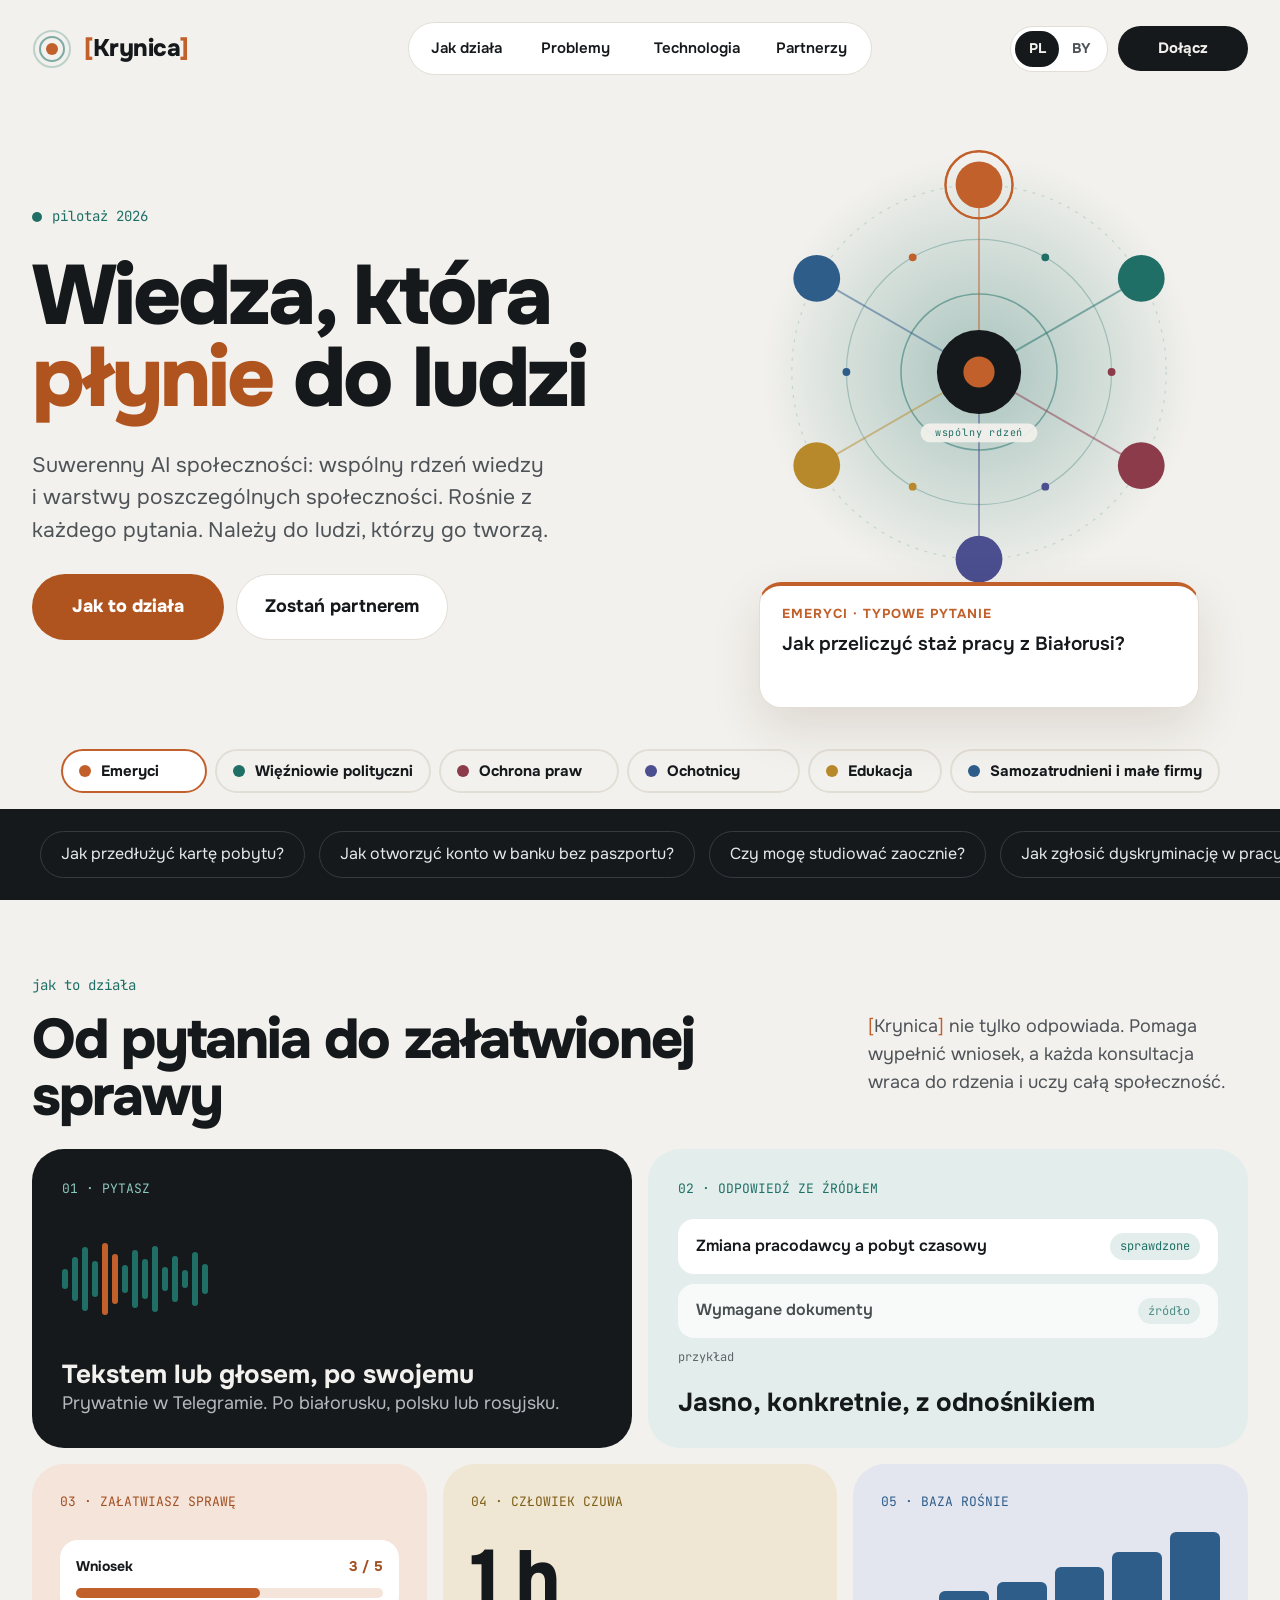
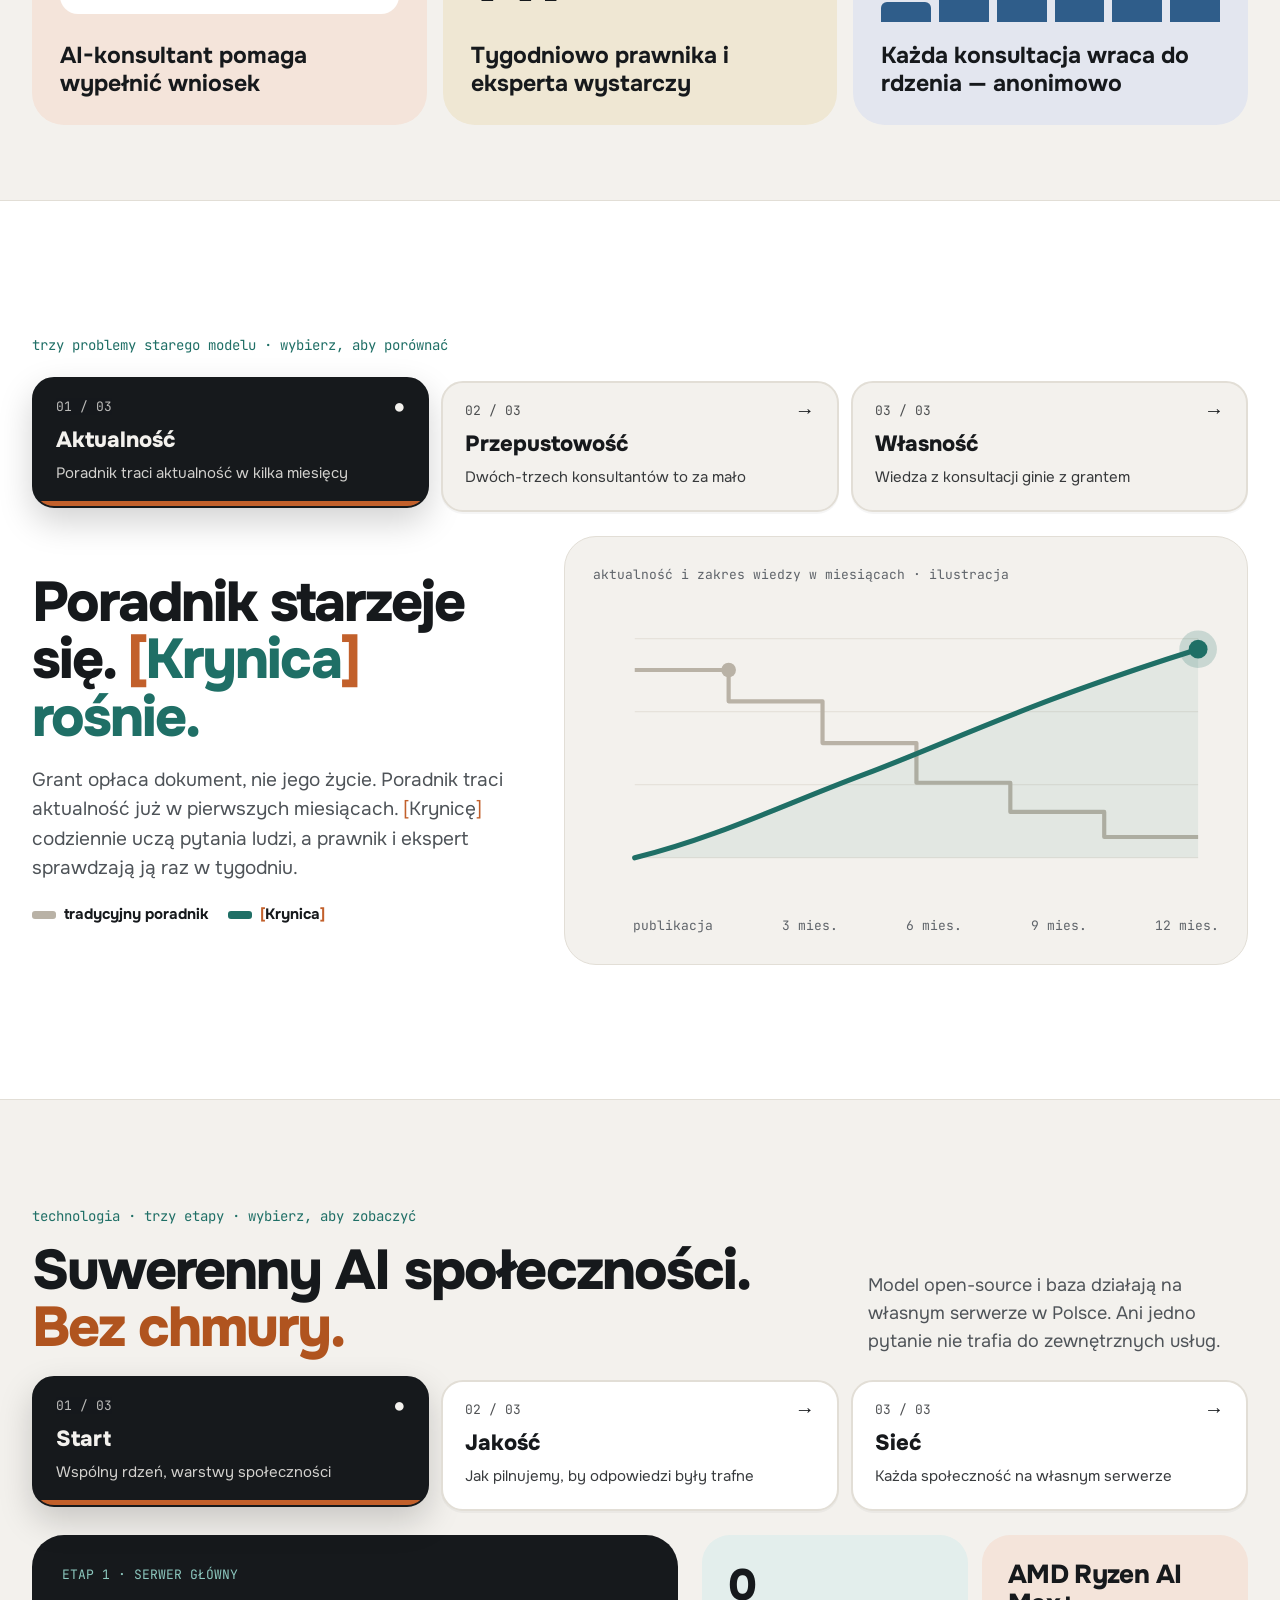
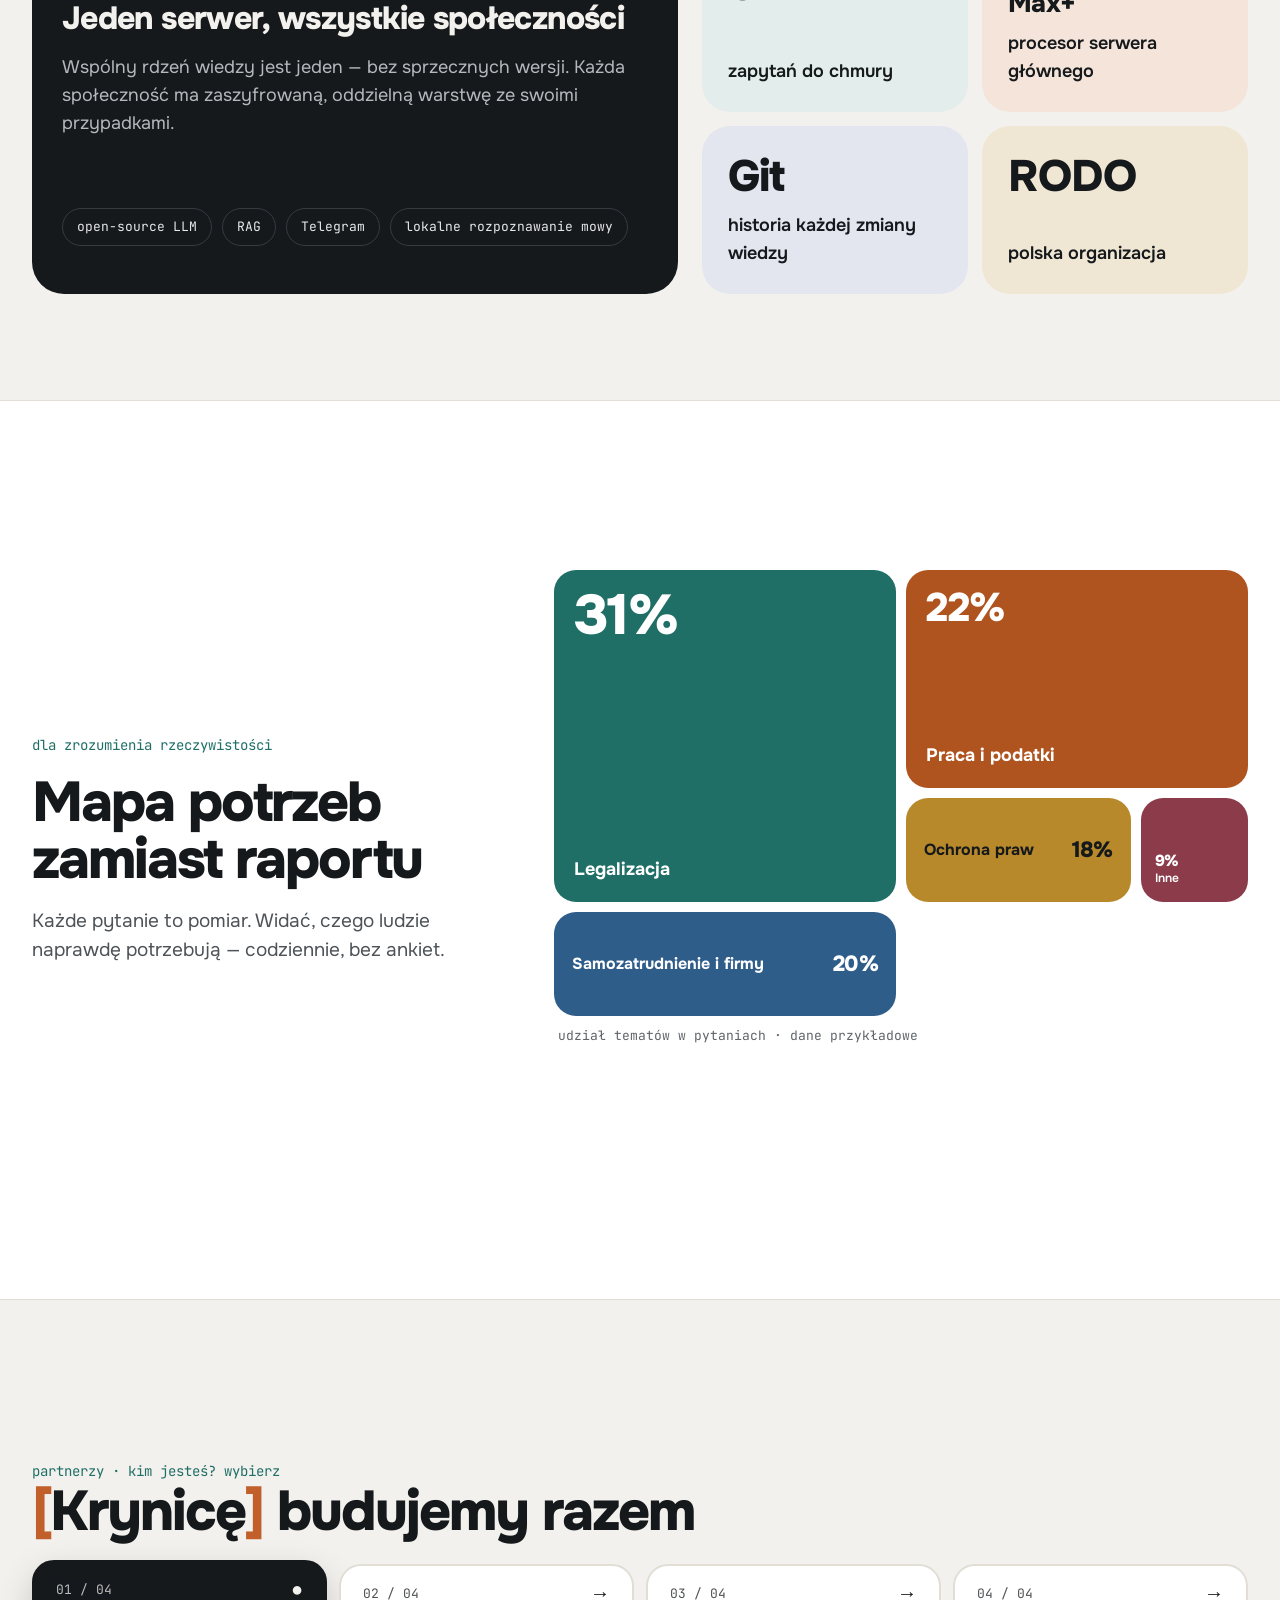
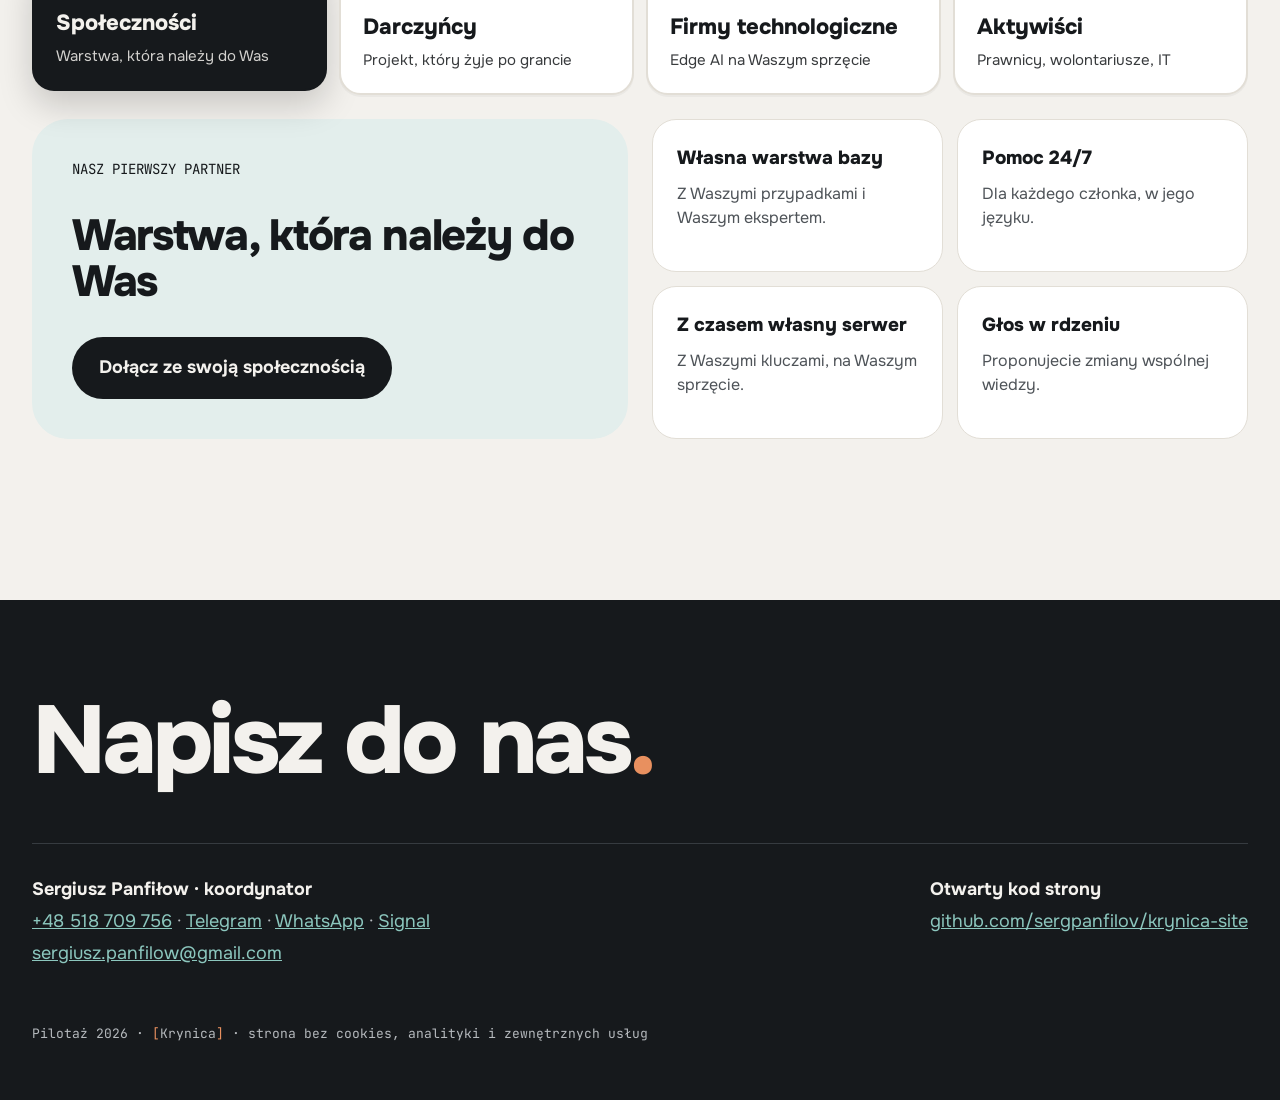
==== index.html @ c4c82717 "Screen rhythm: first screen fits the viewport, sections one screen tall, alternating backgrounds Sho" ====
<!doctype html>
<html lang="pl">
<head>
<meta charset="utf-8">
<meta name="viewport" content="width=device-width, initial-scale=1">
<title>[Krynica] — suwerenny AI społeczności</title>
<meta name="description" content="Pilotaż 2026. Wspólny rdzeń wiedzy i warstwy społeczności. AI-konsultant bez chmury, który rośnie z każdego pytania.">
<meta name="theme-color" content="#F3F1ED">
<link rel="icon" href="favicon.svg" type="image/svg+xml">
<link rel="stylesheet" href="css/style.css">
</head>
<body>
<a class="skip" href="#main" data-i18n="meta.skip">Przejdź do treści</a>

<header class="site-header">
  <div class="wrap">
    <a class="logo" href="#top" data-i18n-attr="aria-label:nav.logo" aria-label="Krynica — strona główna">
      <svg width="40" height="40" viewBox="0 0 40 40" fill="none" aria-hidden="true">
        <circle cx="20" cy="20" r="18" stroke="#1F6F66" stroke-width="2" stroke-opacity="0.25"/>
        <circle cx="20" cy="20" r="12" stroke="#1F6F66" stroke-width="2" stroke-opacity="0.55"/>
        <circle cx="20" cy="20" r="6" fill="#C2602B"/>
      </svg>
      <span class="logo-text"><span class="br">[</span>Krynica<span class="br">]</span></span>
    </a>
    <nav class="nav" data-i18n-attr="aria-label:nav.label" aria-label="Główna">
      <a href="#jak" data-i18n="nav.how" data-i18n-stable>Jak działa</a>
      <a href="#problemy" data-i18n="nav.problems" data-i18n-stable>Problemy</a>
      <a href="#technologia" data-i18n="nav.tech" data-i18n-stable>Technologia</a>
      <a href="#partnerzy" data-i18n="nav.partners" data-i18n-stable>Partnerzy</a>
    </nav>
    <div class="header-tools">
      <div class="lang-switch" role="group" data-i18n-attr="aria-label:nav.lang" aria-label="Język strony">
        <button type="button" class="lang" data-lang="pl" aria-pressed="true" lang="pl">PL</button>
        <button type="button" class="lang" data-lang="be" aria-pressed="false" lang="be">BY</button>
      </div>
      <a class="btn btn-ink btn-small" href="#kontakt" data-i18n="nav.join" data-i18n-stable>Dołącz</a>
    </div>
  </div>
</header>

<main id="main">

<!-- ===== Hero ===== -->
<section class="hero" id="top">
  <div class="wrap">
    <div class="hero-copy">
      <p class="kicker" data-i18n="hero.kicker">pilotaż 2026</p>
      <h1 data-i18n="hero.title">Wiedza, która <em class="accent">płynie</em> do ludzi</h1>
      <p class="lead" data-i18n="hero.lead" data-i18n-stable>Suwerenny AI społeczności: wspólny rdzeń wiedzy i warstwy poszczególnych społeczności. Rośnie z każdego pytania. Należy do ludzi, którzy go tworzą.</p>
      <div class="hero-actions">
        <a class="btn btn-accent" href="#jak" data-i18n="hero.cta1" data-i18n-stable>Jak to działa</a>
        <a class="btn btn-outline" href="#partnerzy" data-i18n="hero.cta2" data-i18n-stable>Zostań partnerem</a>
      </div>
    </div>

    <div class="orbit">
      <svg class="orbit-svg" viewBox="0 0 600 600" fill="none" role="img" data-i18n-attr="aria-label:hero.diagram" aria-label="Schemat: wspólny rdzeń wiedzy w środku i sześć warstw społeczności wokół niego">
        <defs>
          <radialGradient id="core-glow" cx="50%" cy="50%" r="50%">
            <stop offset="0%" stop-color="#1F6F66" stop-opacity="0.35"/>
            <stop offset="100%" stop-color="#1F6F66" stop-opacity="0"/>
          </radialGradient>
        </defs>
        <circle cx="300" cy="300" r="280" fill="url(#core-glow)"/>
        <circle cx="300" cy="300" r="240" stroke="#1F6F66" stroke-width="1.5" stroke-opacity="0.18" stroke-dasharray="4 8"/>
        <circle cx="300" cy="300" r="100" stroke="#1F6F66" stroke-width="2" stroke-opacity="0.5"/>
        <g class="orbit-rot">
          <circle cx="300" cy="300" r="170" stroke="#1F6F66" stroke-width="1.5" stroke-opacity="0.3"/>
          <path d="M300 300 L300 60" stroke="#C2602B" stroke-width="2.5" stroke-opacity="0.5"/>
          <path d="M300 300 L508 180" stroke="#1F6F66" stroke-width="2.5" stroke-opacity="0.5"/>
          <path d="M300 300 L508 420" stroke="#8C3B4A" stroke-width="2.5" stroke-opacity="0.5"/>
          <path d="M300 300 L300 540" stroke="#4B4E8F" stroke-width="2.5" stroke-opacity="0.5"/>
          <path d="M300 300 L92 420" stroke="#B8892B" stroke-width="2.5" stroke-opacity="0.5"/>
          <path d="M300 300 L92 180" stroke="#2F5D8A" stroke-width="2.5" stroke-opacity="0.5"/>
          <circle cx="385" cy="153" r="5" fill="#1F6F66"/>
          <circle cx="470" cy="300" r="5" fill="#8C3B4A"/>
          <circle cx="385" cy="447" r="5" fill="#4B4E8F"/>
          <circle cx="215" cy="447" r="5" fill="#B8892B"/>
          <circle cx="130" cy="300" r="5" fill="#2F5D8A"/>
          <circle cx="215" cy="153" r="5" fill="#C2602B"/>
          <circle cx="300" cy="60" r="30" fill="#C2602B"/>
          <circle cx="508" cy="180" r="30" fill="#1F6F66"/>
          <circle cx="508" cy="420" r="30" fill="#8C3B4A"/>
          <circle cx="300" cy="540" r="30" fill="#4B4E8F"/>
          <circle cx="92" cy="420" r="30" fill="#B8892B"/>
          <circle cx="92" cy="180" r="30" fill="#2F5D8A"/>
        </g>
        <circle class="orbit-pointer" cx="300" cy="60" r="43" stroke-width="3"/>
        <circle class="orbit-pulse" cx="300" cy="60" r="43" stroke-width="2"/>
        <circle cx="300" cy="300" r="54" fill="#16191C"/>
        <circle cx="300" cy="300" r="20" fill="#C2602B"/>
        <rect x="225" y="366" width="150" height="24" rx="12" fill="#F3F1ED" fill-opacity="0.92"/>
        <text class="orbit-label" x="300" y="382" text-anchor="middle" data-i18n="hero.core">wspólny rdzeń</text>
      </svg>
      <div class="q-card" aria-live="polite">
        <p class="q-card-label"><span class="q-card-name">Emeryci</span> · <span data-i18n="hero.cardLabel">typowe pytanie</span></p>
        <p class="q-card-text"><span class="i18n-text">Jak przeliczyć staż pracy z Białorusi?</span></p>
      </div>
    </div>
  </div>
</section>

<section class="picker" data-i18n-attr="aria-label:hero.picker" aria-label="Wybierz społeczność">
  <div class="wrap">
    <button type="button" class="chip" aria-pressed="true" style="--dot:#C2602B" data-i18n="communities.0.name" data-i18n-stable>Emeryci</button>
    <button type="button" class="chip" aria-pressed="false" style="--dot:#1F6F66" data-i18n="communities.1.name" data-i18n-stable>Więźniowie polityczni</button>
    <button type="button" class="chip" aria-pressed="false" style="--dot:#8C3B4A" data-i18n="communities.2.name" data-i18n-stable>Ochrona praw</button>
    <button type="button" class="chip" aria-pressed="false" style="--dot:#4B4E8F" data-i18n="communities.3.name" data-i18n-stable>Ochotnicy</button>
    <button type="button" class="chip" aria-pressed="false" style="--dot:#B8892B" data-i18n="communities.4.name" data-i18n-stable>Edukacja</button>
    <button type="button" class="chip" aria-pressed="false" style="--dot:#2F5D8A" data-i18n="communities.5.name" data-i18n-stable>Samozatrudnieni i małe firmy</button>
  </div>
</section>

<!-- ===== Marquee ===== -->
<section class="marquee" data-i18n-attr="aria-label:marquee.label" aria-label="Przykładowe pytania">
  <div class="marquee-track">
    <ul class="marquee-list">
      <li data-i18n="marquee.items.0">Jak przedłużyć kartę pobytu?</li>
      <li data-i18n="marquee.items.1">Jak otworzyć konto w banku bez paszportu?</li>
      <li data-i18n="marquee.items.2">Czy mogę studiować zaocznie?</li>
      <li data-i18n="marquee.items.3">Jak zgłosić dyskryminację w pracy?</li>
      <li data-i18n="marquee.items.4">Jak przeliczyć emeryturę ze stażem z Białorusi?</li>
      <li data-i18n="marquee.items.5">Od czego zacząć JDG?</li>
      <li data-i18n="marquee.items.6">Jak nostryfikować dyplom?</li>
      <li data-i18n="marquee.items.7">Co daje ochrona międzynarodowa?</li>
      <li data-i18n="marquee.items.8">Jak zapisać się do NFZ?</li>
      <li data-i18n="marquee.items.9">Jak rozliczyć PIT za pierwszy rok?</li>
    </ul>
    <ul class="marquee-list" aria-hidden="true">
      <li data-i18n="marquee.items.0">Jak przedłużyć kartę pobytu?</li>
      <li data-i18n="marquee.items.1">Jak otworzyć konto w banku bez paszportu?</li>
      <li data-i18n="marquee.items.2">Czy mogę studiować zaocznie?</li>
      <li data-i18n="marquee.items.3">Jak zgłosić dyskryminację w pracy?</li>
      <li data-i18n="marquee.items.4">Jak przeliczyć emeryturę ze stażem z Białorusi?</li>
      <li data-i18n="marquee.items.5">Od czego zacząć JDG?</li>
      <li data-i18n="marquee.items.6">Jak nostryfikować dyplom?</li>
      <li data-i18n="marquee.items.7">Co daje ochrona międzynarodowa?</li>
      <li data-i18n="marquee.items.8">Jak zapisać się do NFZ?</li>
      <li data-i18n="marquee.items.9">Jak rozliczyć PIT za pierwszy rok?</li>
    </ul>
  </div>
</section>

<!-- ===== Jak działa ===== -->
<section class="section" id="jak">
  <div class="wrap">
    <div class="section-head">
      <div class="title">
        <p class="kicker" data-i18n="how.kicker">jak to działa</p>
        <h2 data-i18n="how.title">Od pytania do załatwionej sprawy</h2>
      </div>
      <p class="lead" data-i18n="how.lead" data-i18n-stable><span class="br">[</span>Krynica<span class="br">]</span> nie tylko odpowiada. Pomaga wypełnić wniosek, a każda konsultacja wraca do rdzenia i uczy całą społeczność.</p>
    </div>
    <div class="bento">
      <div class="tile tile-3 tile-dark">
        <p class="tile-tag" data-i18n="how.t1.tag">01 · Pytasz</p>
        <div class="wave" aria-hidden="true">
          <span style="height:20px"></span><span style="height:44px"></span><span style="height:64px"></span><span style="height:36px"></span><span style="height:72px"></span><span style="height:50px"></span><span style="height:28px"></span><span style="height:58px"></span><span style="height:40px"></span><span style="height:66px"></span><span style="height:24px"></span><span style="height:46px"></span><span style="height:18px"></span><span style="height:54px"></span><span style="height:30px"></span>
        </div>
        <div>
          <p class="tile-title" data-i18n="how.t1.title" data-i18n-stable>Tekstem lub głosem, po swojemu</p>
          <p class="tile-sub" data-i18n="how.t1.sub" data-i18n-stable>Prywatnie w Telegramie. Po białorusku, polsku lub rosyjsku.</p>
        </div>
      </div>

      <div class="tile tile-3 tint1">
        <p class="tile-tag" data-i18n="how.t2.tag">02 · Odpowiedź ze źródłem</p>
        <div class="answers">
          <div class="answer"><span data-i18n="how.t2.a1">Zmiana pracodawcy a pobyt czasowy</span><span class="answer-tag" data-i18n="how.t2.a1tag">sprawdzone</span></div>
          <div class="answer dim"><span data-i18n="how.t2.a2">Wymagane dokumenty</span><span class="answer-tag" data-i18n="how.t2.a2tag">źródło</span></div>
          <p class="example" data-i18n="how.t2.example">przykład</p>
        </div>
        <p class="tile-title" data-i18n="how.t2.title" data-i18n-stable>Jasno, konkretnie, z odnośnikiem</p>
      </div>

      <div class="tile tile-2 tint2">
        <p class="tile-tag" data-i18n="how.t3.tag">03 · Załatwiasz sprawę</p>
        <div class="progress-card">
          <div class="progress-head"><span data-i18n="how.t3.form">Wniosek</span><span data-i18n="how.t3.steps">3 / 5</span></div>
          <div class="progress-bar" aria-hidden="true"><span></span></div>
        </div>
        <p class="tile-title" data-i18n="how.t3.title" data-i18n-stable>AI-konsultant pomaga wypełnić wniosek</p>
      </div>

      <div class="tile tile-2 tint3">
        <p class="tile-tag" data-i18n="how.t4.tag">04 · Człowiek czuwa</p>
        <p class="big-number" data-i18n="how.t4.value">1 h</p>
        <p class="tile-title" data-i18n="how.t4.title" data-i18n-stable>Tygodniowo prawnika i eksperta wystarczy</p>
      </div>

      <div class="tile tile-2 tint4">
        <p class="tile-tag" data-i18n="how.t5.tag">05 · Baza rośnie</p>
        <div class="bars" aria-hidden="true">
          <span style="height:22%"></span><span style="height:34%"></span><span style="height:45%"></span><span style="height:61%"></span><span style="height:78%"></span><span style="height:100%"></span>
        </div>
        <p class="tile-title" data-i18n="how.t5.title" data-i18n-stable>Każda konsultacja wraca do rdzenia — anonimowo</p>
      </div>
    </div>
  </div>
</section>

<!-- ===== Problemy ===== -->
<section class="section section-alt" id="problemy">
  <div class="wrap">
    <div class="title">
      <p class="kicker" data-i18n="problems.kicker">trzy problemy starego modelu · wybierz, aby porównać</p>
    </div>
    <div class="tabs" role="tablist" data-tabs data-autoplay="8000" data-i18n-attr="aria-label:problems.tablist" aria-label="Problemy">
      <button type="button" class="tab" role="tab" id="pt-0" aria-controls="pp-0" aria-selected="true">
        <span class="tab-head"><span class="mono">01 / 03</span><span class="tab-arrow" aria-hidden="true"></span></span>
        <span class="tab-label" data-i18n="problems.tabs.0.label" data-i18n-stable>Aktualność</span>
        <span class="tab-teaser" data-i18n="problems.tabs.0.teaser" data-i18n-stable>Poradnik traci aktualność w kilka miesięcy</span>
        <span class="tab-progress" aria-hidden="true"></span>
      </button>
      <button type="button" class="tab" role="tab" id="pt-1" aria-controls="pp-1" aria-selected="false" tabindex="-1">
        <span class="tab-head"><span class="mono">02 / 03</span><span class="tab-arrow" aria-hidden="true"></span></span>
        <span class="tab-label" data-i18n="problems.tabs.1.label" data-i18n-stable>Przepustowość</span>
        <span class="tab-teaser" data-i18n="problems.tabs.1.teaser" data-i18n-stable>Dwóch-trzech konsultantów to za mało</span>
        <span class="tab-progress" aria-hidden="true"></span>
      </button>
      <button type="button" class="tab" role="tab" id="pt-2" aria-controls="pp-2" aria-selected="false" tabindex="-1">
        <span class="tab-head"><span class="mono">03 / 03</span><span class="tab-arrow" aria-hidden="true"></span></span>
        <span class="tab-label" data-i18n="problems.tabs.2.label" data-i18n-stable>Własność</span>
        <span class="tab-teaser" data-i18n="problems.tabs.2.teaser" data-i18n-stable>Wiedza z konsultacji ginie z grantem</span>
        <span class="tab-progress" aria-hidden="true"></span>
      </button>
    </div>

    <!-- 01 Aktualność -->
    <div class="panel problem" role="tabpanel" id="pp-0" aria-labelledby="pt-0">
      <div class="problem-copy">
        <h2><span data-i18n="problems.tabs.0.title">Poradnik starzeje się.</span> <span class="accent" data-i18n="problems.tabs.0.accent"><span class="br">[</span>Krynica<span class="br">]</span> rośnie.</span></h2>
        <p class="lead" data-i18n="problems.tabs.0.text">Grant opłaca dokument, nie jego życie. Poradnik traci aktualność już w pierwszych miesiącach. <span class="br">[</span>Krynicę<span class="br">]</span> codziennie uczą pytania ludzi, a prawnik i ekspert sprawdzają ją raz w tygodniu.</p>
        <div class="legend">
          <span><i style="--sw:#B9B2A6"></i><b data-i18n="problems.tabs.0.l1">tradycyjny poradnik</b></span>
          <span><i style="--sw:#1F6F66"></i><b data-i18n="problems.tabs.0.l2"><span class="br">[</span>Krynica<span class="br">]</span></b></span>
        </div>
      </div>
      <div class="chart">
        <p class="chart-caption"><span data-i18n="problems.tabs.0.caption">aktualność i zakres wiedzy w miesiącach</span> · <span data-i18n="problems.illustration">ilustracja</span></p>
        <svg role="img" viewBox="0 0 600 300" fill="none" data-i18n-attr="aria-label:problems.tabs.0.alt" aria-label="Wykres: aktualność poradnika spada w ciągu kilku miesięcy po publikacji, a wiedza w Krynicy rośnie">
          <g stroke="#E2DED6" stroke-width="1"><path d="M40 40 H580"/><path d="M40 110 H580"/><path d="M40 180 H580"/><path d="M40 250 H580"/></g>
          <path d="M40 70 L130 70 L130 100 L220 100 L220 140 L310 140 L310 178 L400 178 L400 206 L490 206 L490 230 L580 230" stroke="#B9B2A6" stroke-width="4" stroke-linejoin="round"/>
          <path d="M40 250 C 120 230, 180 200, 260 170 S 420 100, 580 50 L580 250 Z" fill="#1F6F66" fill-opacity="0.08"/>
          <path d="M40 250 C 120 230, 180 200, 260 170 S 420 100, 580 50" stroke="#1F6F66" stroke-width="5" stroke-linecap="round"/>
          <circle cx="130" cy="70" r="7" fill="#B9B2A6"/>
          <circle cx="580" cy="50" r="18" fill="#1F6F66" fill-opacity="0.2"/><circle cx="580" cy="50" r="9" fill="#1F6F66"/>
        </svg>
        <div class="axis" aria-hidden="true"><span data-i18n="problems.tabs.0.x0">publikacja</span><span data-i18n="problems.tabs.0.x1">3 mies.</span><span data-i18n="problems.tabs.0.x2">6 mies.</span><span data-i18n="problems.tabs.0.x3">9 mies.</span><span data-i18n="problems.tabs.0.x4">12 mies.</span></div>
      </div>
    </div>

    <!-- 02 Przepustowość -->
    <div class="panel problem" role="tabpanel" id="pp-1" aria-labelledby="pt-1" hidden>
      <div class="problem-copy">
        <h2><span data-i18n="problems.tabs.1.title">Konsultanci to wąskie gardło.</span> <span class="accent" data-i18n="problems.tabs.1.accent"><span class="br">[</span>Krynica<span class="br">]</span> nie.</span></h2>
        <p class="lead" data-i18n="problems.tabs.1.text">Pytań przybywa co miesiąc, a dwóch-trzech konsultantów obsłuży tylko stałą część. Reszta zostaje bez odpowiedzi. W <span class="br">[</span>Krynicy<span class="br">]</span> AI-konsultant odpowiada wszystkim, a ludzie zajmują się tylko trudnymi sprawami.</p>
        <div class="legend">
          <span><i style="--sw:#B9B2A6"></i><b data-i18n="problems.tabs.1.l1">obsłużone przez konsultantów</b></span>
          <span><i style="--sw:#F2D3C3"></i><b data-i18n="problems.tabs.1.l2">bez odpowiedzi</b></span>
          <span><i style="--sw:#1F6F66"></i><b data-i18n="problems.tabs.1.l3"><span class="br">[</span>Krynica<span class="br">]</span></b></span>
        </div>
      </div>
      <div class="chart">
        <p class="chart-caption"><span data-i18n="problems.tabs.1.caption">pytania miesięcznie</span> · <span data-i18n="problems.illustration">ilustracja</span></p>
        <svg role="img" viewBox="0 0 600 300" fill="none" data-i18n-attr="aria-label:problems.tabs.1.alt" aria-label="Wykres: liczba pytań rośnie z miesiąca na miesiąc, konsultanci obsługują tylko stałą część, reszta zostaje bez odpowiedzi; Krynica odpowiada na wszystkie">
          <g stroke="#E2DED6" stroke-width="1"><path d="M40 70 H590"/><path d="M40 160 H590"/><path d="M40 250 H590"/></g>
          <g fill="#B9B2A6">
            <rect x="52" y="220" width="30" height="30" rx="4"/><rect x="96" y="210" width="30" height="40" rx="4"/><rect x="140" y="210" width="30" height="40" rx="4"/><rect x="184" y="210" width="30" height="40" rx="4"/><rect x="228" y="210" width="30" height="40" rx="4"/><rect x="272" y="210" width="30" height="40" rx="4"/><rect x="316" y="210" width="30" height="40" rx="4"/><rect x="360" y="210" width="30" height="40" rx="4"/><rect x="404" y="210" width="30" height="40" rx="4"/><rect x="448" y="210" width="30" height="40" rx="4"/><rect x="492" y="210" width="30" height="40" rx="4"/><rect x="536" y="210" width="30" height="40" rx="4"/>
          </g>
          <g fill="#F2D3C3">
            <rect x="96" y="206" width="30" height="4" rx="2"/><rect x="140" y="195" width="30" height="15" rx="4"/><rect x="184" y="187" width="30" height="23" rx="4"/><rect x="228" y="172" width="30" height="38" rx="4"/><rect x="272" y="160" width="30" height="50" rx="4"/><rect x="316" y="146" width="30" height="64" rx="4"/><rect x="360" y="132" width="30" height="78" rx="4"/><rect x="404" y="120" width="30" height="90" rx="4"/><rect x="448" y="104" width="30" height="106" rx="4"/><rect x="492" y="90" width="30" height="120" rx="4"/><rect x="536" y="74" width="30" height="136" rx="4"/>
          </g>
          <path d="M40 210 H590" stroke="#A24F22" stroke-width="2.5" stroke-dasharray="7 6"/>
          <polyline points="67,212 111,200 155,187 199,179 243,164 287,152 331,138 375,124 419,112 463,96 507,82 551,66" stroke="#1F6F66" stroke-width="4" stroke-linecap="round" stroke-linejoin="round"/>
        </svg>
        <div class="axis" aria-hidden="true"><span data-i18n="problems.tabs.1.x0">1 mies.</span><span data-i18n="problems.tabs.1.x1">3</span><span data-i18n="problems.tabs.1.x2">6</span><span data-i18n="problems.tabs.1.x3">9</span><span data-i18n="problems.tabs.1.x4">12 mies.</span></div>
      </div>
    </div>

    <!-- 03 Własność -->
    <div class="panel problem" role="tabpanel" id="pp-2" aria-labelledby="pt-2" hidden>
      <div class="problem-copy">
        <h2><span data-i18n="problems.tabs.2.title">Wiedza ginie z grantem.</span> <span class="accent" data-i18n="problems.tabs.2.accent">W <span class="br">[</span>Krynicy<span class="br">]</span> zostaje.</span></h2>
        <p class="lead" data-i18n="problems.tabs.2.text">Doświadczenie z konsultacji zostaje w notatkach i raportach wykonawcy grantu. W <span class="br">[</span>Krynicy<span class="br">]</span> każdy przypadek, anonimowo, trafia do bazy, która należy do społeczności.</p>
        <div class="legend">
          <span><i style="--sw:#B9B2A6"></i><b data-i18n="problems.tabs.2.l1">u wykonawcy grantu</b></span>
          <span><i style="--sw:#1F6F66"></i><b data-i18n="problems.tabs.2.l2">w bazie społeczności</b></span>
        </div>
      </div>
      <div class="chart">
        <p class="chart-caption"><span data-i18n="problems.tabs.2.caption">dokąd trafia wiedza z konsultacji</span> · <span data-i18n="problems.illustration">ilustracja</span></p>
        <div class="flow">
          <div class="flow-row">
            <p data-i18n="problems.tabs.2.g">Model grantowy</p>
            <div class="flow-bar">
              <span style="flex:2;background:#B9B2A6;color:#16191C"><b data-i18n="problems.tabs.2.g1">notatki konsultanta</b></span>
              <span style="flex:1.2;background:#B9B2A6;color:#16191C"><b data-i18n="problems.tabs.2.g2">raport</b></span>
              <span style="flex:2.4;background:#E9E5DE;color:#4E5358"><b data-i18n="problems.tabs.2.g3">ginie po grancie</b></span>
            </div>
            <p class="flow-note" data-i18n="problems.tabs.2.gnote">Wiedza zostaje u wykonawcy grantu i znika razem z projektem.</p>
          </div>
          <div class="flow-row">
            <p data-i18n="problems.tabs.2.k"><span class="br">[</span>Krynica<span class="br">]</span></p>
            <div class="flow-bar">
              <span style="flex:4;background:#1F6F66;color:#FFFFFF"><b data-i18n="problems.tabs.2.k1">baza społeczności · anonimowo</b></span>
              <span style="flex:1.6;background:#8CC7BE;color:#16191C"><b data-i18n="problems.tabs.2.k2">odpowiedź dla pytającego</b></span>
            </div>
            <p class="flow-note" data-i18n="problems.tabs.2.knote">Każda konsultacja zostaje w bazie, którą społeczność może zabrać na własny serwer.</p>
          </div>
        </div>
      </div>
    </div>
  </div>
</section>

<!-- ===== Technologia ===== -->
<section class="section" id="technologia">
  <div class="wrap">
    <div class="section-head">
      <div class="title">
        <p class="kicker" data-i18n="tech.kicker">technologia · trzy etapy · wybierz, aby zobaczyć</p>
        <h2 data-i18n="tech.title">Suwerenny AI społeczności. <em class="accent">Bez chmury.</em></h2>
      </div>
      <p class="lead" data-i18n="tech.lead" data-i18n-stable>Model open-source i baza działają na własnym serwerze w Polsce. Ani jedno pytanie nie trafia do zewnętrznych usług.</p>
    </div>
    <div class="tabs" role="tablist" data-tabs data-autoplay="8000" data-i18n-attr="aria-label:tech.tablist" aria-label="Etapy">
      <button type="button" class="tab" role="tab" id="tt-0" aria-controls="tp-0" aria-selected="true">
        <span class="tab-head"><span class="mono">01 / 03</span><span class="tab-arrow" aria-hidden="true"></span></span>
        <span class="tab-label" data-i18n="tech.stages.0.label" data-i18n-stable>Start</span>
        <span class="tab-teaser" data-i18n="tech.stages.0.teaser" data-i18n-stable>Wspólny rdzeń, warstwy społeczności</span>
        <span class="tab-progress" aria-hidden="true"></span>
      </button>
      <button type="button" class="tab" role="tab" id="tt-1" aria-controls="tp-1" aria-selected="false" tabindex="-1">
        <span class="tab-head"><span class="mono">02 / 03</span><span class="tab-arrow" aria-hidden="true"></span></span>
        <span class="tab-label" data-i18n="tech.stages.1.label" data-i18n-stable>Jakość</span>
        <span class="tab-teaser" data-i18n="tech.stages.1.teaser" data-i18n-stable>Jak pilnujemy, by odpowiedzi były trafne</span>
        <span class="tab-progress" aria-hidden="true"></span>
      </button>
      <button type="button" class="tab" role="tab" id="tt-2" aria-controls="tp-2" aria-selected="false" tabindex="-1">
        <span class="tab-head"><span class="mono">03 / 03</span><span class="tab-arrow" aria-hidden="true"></span></span>
        <span class="tab-label" data-i18n="tech.stages.2.label" data-i18n-stable>Sieć</span>
        <span class="tab-teaser" data-i18n="tech.stages.2.teaser" data-i18n-stable>Każda społeczność na własnym serwerze</span>
        <span class="tab-progress" aria-hidden="true"></span>
      </button>
    </div>
    <div class="stage-row">
      <div class="stage-panels">
        <div class="panel stage on-dark" role="tabpanel" id="tp-0" aria-labelledby="tt-0">
          <p class="tile-tag" data-i18n="tech.stages.0.tag">Etap 1 · serwer główny</p>
          <p class="stage-title" data-i18n="tech.stages.0.title" data-i18n-stable>Jeden serwer, wszystkie społeczności</p>
          <p class="stage-text" data-i18n="tech.stages.0.text" data-i18n-stable>Wspólny rdzeń wiedzy jest jeden — bez sprzecznych wersji. Każda społeczność ma zaszyfrowaną, oddzielną warstwę ze swoimi przypadkami.</p>
          <ul class="chips"><li data-i18n="tech.stages.0.c1">open-source LLM</li><li data-i18n="tech.stages.0.c2">RAG</li><li data-i18n="tech.stages.0.c3">Telegram</li><li data-i18n="tech.stages.0.c4">lokalne rozpoznawanie mowy</li></ul>
        </div>
        <div class="panel stage on-dark" role="tabpanel" id="tp-1" aria-labelledby="tt-1" hidden>
          <p class="tile-tag" data-i18n="tech.stages.1.tag">Etap 2 · kontrola jakości</p>
          <p class="stage-title" data-i18n="tech.stages.1.title" data-i18n-stable>Każda zmiana przechodzi egzamin</p>
          <p class="stage-text" data-i18n="tech.stages.1.text" data-i18n-stable>Wiedza jest wersjonowana w Git: wiadomo, kto i co zmienił, każdą zmianę można cofnąć. Przed każdą aktualizacją system zdaje egzamin z setek prawdziwych pytań. Model można wymienić — wiedza zostaje.</p>
          <ul class="chips"><li data-i18n="tech.stages.1.c1">historia zmian w Git</li><li data-i18n="tech.stages.1.c2">egzamin przed aktualizacją</li><li data-i18n="tech.stages.1.c3">źródło w każdej odpowiedzi</li><li data-i18n="tech.stages.1.c4">wymienny model</li></ul>
        </div>
        <div class="panel stage on-dark" role="tabpanel" id="tp-2" aria-labelledby="tt-2" hidden>
          <p class="tile-tag" data-i18n="tech.stages.2.tag">Etap 3 · serwery społeczności</p>
          <p class="stage-title" data-i18n="tech.stages.2.title" data-i18n-stable>Każda społeczność na własnym sprzęcie</p>
          <p class="stage-text" data-i18n="tech.stages.2.text" data-i18n-stable>Warstwa społeczności przenosi się na jej własny serwer, z jej kluczami. Rdzeń przychodzi z serwera głównego jako kopia tylko do odczytu. Propozycje zmian rdzenia wnoszą społeczności, wprowadza serwer główny.</p>
          <ul class="chips"><li data-i18n="tech.stages.2.c1">własne klucze</li><li data-i18n="tech.stages.2.c2">kopia rdzenia tylko do odczytu</li><li data-i18n="tech.stages.2.c3">szyfrowana kopia zapasowa</li><li data-i18n="tech.stages.2.c4">otwarta licencja</li></ul>
        </div>
      </div>
      <div class="facts">
        <div class="fact tint1"><p class="fact-value" data-i18n="tech.f1.value">0</p><p class="fact-label" data-i18n="tech.f1.label">zapytań do chmury</p></div>
        <div class="fact tint2"><p class="fact-value sm" data-i18n="tech.f2.value">AMD Ryzen AI Max+</p><p class="fact-label" data-i18n="tech.f2.label">procesor serwera głównego</p></div>
        <div class="fact tint4"><p class="fact-value" data-i18n="tech.f3.value">Git</p><p class="fact-label" data-i18n="tech.f3.label">historia każdej zmiany wiedzy</p></div>
        <div class="fact tint3"><p class="fact-value" data-i18n="tech.f4.value">RODO</p><p class="fact-label" data-i18n="tech.f4.label">polska organizacja</p></div>
      </div>
    </div>
  </div>
</section>

<!-- ===== Mapa potrzeb ===== -->
<section class="needs">
  <div class="wrap">
    <div class="needs-copy">
      <p class="kicker" data-i18n="needs.kicker">dla zrozumienia rzeczywistości</p>
      <h2 data-i18n="needs.title">Mapa potrzeb zamiast raportu</h2>
      <p class="lead" data-i18n="needs.lead">Każde pytanie to pomiar. Widać, czego ludzie naprawdę potrzebują — codziennie, bez ankiet.</p>
    </div>
    <div class="treemap" role="img" data-i18n-attr="aria-label:needs.map" aria-label="Mapa potrzeb — dane przykładowe">
      <div class="cell cell-a"><p class="cell-value">31%</p><p class="cell-label" data-i18n="needs.a">Legalizacja</p></div>
      <div class="cell cell-b"><p class="cell-value">22%</p><p class="cell-label" data-i18n="needs.b">Praca i podatki</p></div>
      <div class="cell cell-row cell-d"><p class="cell-label" data-i18n="needs.d">Ochrona praw</p><p class="cell-value">18%</p></div>
      <div class="cell cell-e"><p class="cell-value">9%</p><p class="cell-label" data-i18n="needs.e">Inne</p></div>
      <div class="cell cell-row cell-c"><p class="cell-label" data-i18n="needs.c">Samozatrudnienie i firmy</p><p class="cell-value">20%</p></div>
      <p class="treemap-note" data-i18n="needs.note">udział tematów w pytaniach · dane przykładowe</p>
    </div>
  </div>
</section>

<!-- ===== Partnerzy ===== -->
<section class="section" id="partnerzy">
  <div class="wrap">
    <div class="title">
      <p class="kicker" data-i18n="partners.kicker">partnerzy · kim jesteś? wybierz</p>
      <h2 data-i18n="partners.title"><span class="br">[</span>Krynicę<span class="br">]</span> budujemy razem</h2>
    </div>
    <div class="tabs tabs-4" role="tablist" data-tabs data-i18n-attr="aria-label:partners.tablist" aria-label="Partnerzy">
      <button type="button" class="tab" role="tab" id="rt-0" aria-controls="rp-0" aria-selected="true">
        <span class="tab-head"><span class="mono">01 / 04</span><span class="tab-arrow" aria-hidden="true"></span></span>
        <span class="tab-label" data-i18n="partners.list.0.label" data-i18n-stable>Społeczności</span>
        <span class="tab-teaser" data-i18n="partners.list.0.teaser" data-i18n-stable>Warstwa, która należy do Was</span>
      </button>
      <button type="button" class="tab" role="tab" id="rt-1" aria-controls="rp-1" aria-selected="false" tabindex="-1">
        <span class="tab-head"><span class="mono">02 / 04</span><span class="tab-arrow" aria-hidden="true"></span></span>
        <span class="tab-label" data-i18n="partners.list.1.label" data-i18n-stable>Darczyńcy</span>
        <span class="tab-teaser" data-i18n="partners.list.1.teaser" data-i18n-stable>Projekt, który żyje po grancie</span>
      </button>
      <button type="button" class="tab" role="tab" id="rt-2" aria-controls="rp-2" aria-selected="false" tabindex="-1">
        <span class="tab-head"><span class="mono">03 / 04</span><span class="tab-arrow" aria-hidden="true"></span></span>
        <span class="tab-label" data-i18n="partners.list.2.label" data-i18n-stable>Firmy technologiczne</span>
        <span class="tab-teaser" data-i18n="partners.list.2.teaser" data-i18n-stable>Edge AI na Waszym sprzęcie</span>
      </button>
      <button type="button" class="tab" role="tab" id="rt-3" aria-controls="rp-3" aria-selected="false" tabindex="-1">
        <span class="tab-head"><span class="mono">04 / 04</span><span class="tab-arrow" aria-hidden="true"></span></span>
        <span class="tab-label" data-i18n="partners.list.3.label" data-i18n-stable>Aktywiści</span>
        <span class="tab-teaser" data-i18n="partners.list.3.teaser" data-i18n-stable>Prawnicy, wolontariusze, IT</span>
      </button>
    </div>

    <div class="panel partner" role="tabpanel" id="rp-0" aria-labelledby="rt-0">
      <div class="partner-card tint1">
        <p class="tile-tag" data-i18n="partners.list.0.tag">Nasz pierwszy partner</p>
        <p class="partner-title" data-i18n="partners.list.0.title">Warstwa, która należy do Was</p>
        <a class="btn btn-ink" href="#kontakt" data-i18n="partners.list.0.cta">Dołącz ze swoją społecznością</a>
      </div>
      <div class="offers">
        <div class="offer"><p class="offer-title" data-i18n="partners.list.0.o1">Własna warstwa bazy</p><p class="offer-text" data-i18n="partners.list.0.d1">Z Waszymi przypadkami i Waszym ekspertem.</p></div>
        <div class="offer"><p class="offer-title" data-i18n="partners.list.0.o2">Pomoc 24/7</p><p class="offer-text" data-i18n="partners.list.0.d2">Dla każdego członka, w jego języku.</p></div>
        <div class="offer"><p class="offer-title" data-i18n="partners.list.0.o3">Z czasem własny serwer</p><p class="offer-text" data-i18n="partners.list.0.d3">Z Waszymi kluczami, na Waszym sprzęcie.</p></div>
        <div class="offer"><p class="offer-title" data-i18n="partners.list.0.o4">Głos w rdzeniu</p><p class="offer-text" data-i18n="partners.list.0.d4">Proponujecie zmiany wspólnej wiedzy.</p></div>
      </div>
    </div>
    <div class="panel partner" role="tabpanel" id="rp-1" aria-labelledby="rt-1" hidden>
      <div class="partner-card tint3">
        <p class="tile-tag" data-i18n="partners.list.1.tag">Organizacje darczyńców</p>
        <p class="partner-title" data-i18n="partners.list.1.title">Projekt, który żyje po grancie</p>
        <a class="btn btn-ink" href="#kontakt" data-i18n="partners.list.1.cta">Porozmawiajmy o wsparciu</a>
      </div>
      <div class="offers">
        <div class="offer"><p class="offer-title" data-i18n="partners.list.1.o1">Czysta mapa potrzeb</p><p class="offer-text" data-i18n="partners.list.1.d1">Dane z codziennych pytań, nie z ankiet.</p></div>
        <div class="offer"><p class="offer-title" data-i18n="partners.list.1.o2">Mierzalny efekt</p><p class="offer-text" data-i18n="partners.list.1.d2">Liczby zamiast deklaracji.</p></div>
        <div class="offer"><p class="offer-title" data-i18n="partners.list.1.o3">Minimalne koszty</p><p class="offer-text" data-i18n="partners.list.1.d3">Własny serwer, bez abonamentów chmurowych.</p></div>
        <div class="offer"><p class="offer-title" data-i18n="partners.list.1.o4">Otwarta licencja</p><p class="offer-text" data-i18n="partners.list.1.d4">Wiedza zostaje dla wszystkich.</p></div>
      </div>
    </div>
    <div class="panel partner" role="tabpanel" id="rp-2" aria-labelledby="rt-2" hidden>
      <div class="partner-card tint2">
        <p class="tile-tag" data-i18n="partners.list.2.tag">Partnerzy technologiczni</p>
        <p class="partner-title" data-i18n="partners.list.2.title">Edge AI w służbie ludzi — na Waszym sprzęcie</p>
        <a class="btn btn-ink" href="#kontakt" data-i18n="partners.list.2.cta">Porozmawiajmy o współpracy</a>
      </div>
      <div class="offers">
        <div class="offer"><p class="offer-title" data-i18n="partners.list.2.o1">Case study</p><p class="offer-text" data-i18n="partners.list.2.d1">Przebieg i wyniki pilotażu na Waszym sprzęcie.</p></div>
        <div class="offer"><p class="offer-title" data-i18n="partners.list.2.o2">Wspólne materiały</p><p class="offer-text" data-i18n="partners.list.2.d2">Z Waszym działem marketingu.</p></div>
        <div class="offer"><p class="offer-title" data-i18n="partners.list.2.o3">Wystąpienia</p><p class="offer-text" data-i18n="partners.list.2.d3">Na wydarzeniach branżowych i NGO.</p></div>
        <div class="offer"><p class="offer-title" data-i18n="partners.list.2.o4">Model do powtórzenia</p><p class="offer-text" data-i18n="partners.list.2.d4">Dla kolejnych organizacji i społeczności.</p></div>
      </div>
    </div>
    <div class="panel partner" role="tabpanel" id="rp-3" aria-labelledby="rt-3" hidden>
      <div class="partner-card tint4">
        <p class="tile-tag" data-i18n="partners.list.3.tag">Prawnicy, wolontariusze, IT</p>
        <p class="partner-title" data-i18n="partners.list.3.title">Zmieniaj system godzinę tygodniowo</p>
        <a class="btn btn-ink" href="#kontakt" data-i18n="partners.list.3.cta">Zostań wolontariuszem</a>
      </div>
      <div class="offers">
        <div class="offer"><p class="offer-title" data-i18n="partners.list.3.o1">Prawnicy i eksperci</p><p class="offer-text" data-i18n="partners.list.3.d1">Sprawdzają odpowiedzi, uzupełniają rdzeń i warstwy.</p></div>
        <div class="offer"><p class="offer-title" data-i18n="partners.list.3.o2">Wolontariusze</p><p class="offer-text" data-i18n="partners.list.3.d2">Wyszukują i wybierają gotowe poradniki z poprzednich lat.</p></div>
        <div class="offer"><p class="offer-title" data-i18n="partners.list.3.o3">Specjaliści IT</p><p class="offer-text" data-i18n="partners.list.3.d3">Lokalne AI, otwarty kod, architektura.</p></div>
        <div class="offer"><p class="offer-title" data-i18n="partners.list.3.o4">Praca zdalna</p><p class="offer-text" data-i18n="partners.list.3.d4">We własnym tempie, z dowolnego miejsca.</p></div>
      </div>
    </div>
  </div>
</section>

</main>

<!-- ===== Kontakt ===== -->
<footer class="site-footer on-dark" id="kontakt">
  <div class="wrap">
    <p class="footer-title" data-i18n="footer.title">Napisz do nas<em class="accent">.</em></p>
    <div class="footer-grid">
      <div>
        <strong><span data-i18n="footer.name">Sergiusz Panfiłow</span> · <span data-i18n="footer.role">koordynator</span></strong>
        <span><a href="tel:+48518709756">+48 518 709 756</a> <span class="sep">·</span> <a href="https://t.me/+48518709756" rel="noopener">Telegram</a> <span class="sep">·</span> <a href="https://wa.me/48518709756" rel="noopener">WhatsApp</a> <span class="sep">·</span> <a href="https://signal.me/#p/+48518709756" rel="noopener">Signal</a></span>
        <span><a href="mailto:sergiusz.panfilow@gmail.com">sergiusz.panfilow@gmail.com</a></span>
      </div>
      <div>
        <strong data-i18n="footer.code">Otwarty kod strony</strong>
        <span><a href="https://github.com/sergpanfilov/krynica-site" rel="noopener">github.com/sergpanfilov/krynica-site</a></span>
      </div>
    </div>
    <p class="footer-note" data-i18n="footer.note">Pilotaż 2026 · <span class="br">[</span>Krynica<span class="br">]</span> · strona bez cookies, analityki i zewnętrznych usług</p>
  </div>
</footer>

<script src="js/i18n.js"></script>
<script src="js/main.js"></script>
</body>
</html>
---- css/style.css ----
/* [Krynica] — style.css
   Palette "Grafit i miedź". No external requests: fonts are served from /fonts. */

@font-face {
  font-family: 'Onest';
  font-style: normal;
  font-weight: 400 800;
  font-display: swap;
  src: url('../fonts/onest/onest-cyrillic-ext.woff2') format('woff2');
  unicode-range: U+0460-052F, U+1C80-1C8A, U+20B4, U+2DE0-2DFF, U+A640-A69F, U+FE2E-FE2F;
}
@font-face {
  font-family: 'Onest';
  font-style: normal;
  font-weight: 400 800;
  font-display: swap;
  src: url('../fonts/onest/onest-cyrillic.woff2') format('woff2');
  unicode-range: U+0301, U+0400-045F, U+0490-0491, U+04B0-04B1, U+2116;
}
@font-face {
  font-family: 'Onest';
  font-style: normal;
  font-weight: 400 800;
  font-display: swap;
  src: url('../fonts/onest/onest-latin-ext.woff2') format('woff2');
  unicode-range: U+0100-02BA, U+02BD-02C5, U+02C7-02CC, U+02CE-02D7, U+02DD-02FF, U+0304, U+0308, U+0329, U+1D00-1DBF, U+1E00-1E9F, U+1EF2-1EFF, U+2020, U+20A0-20AB, U+20AD-20C4, U+2113, U+2C60-2C7F, U+A720-A7FF;
}
@font-face {
  font-family: 'Onest';
  font-style: normal;
  font-weight: 400 800;
  font-display: swap;
  src: url('../fonts/onest/onest-latin.woff2') format('woff2');
  unicode-range: U+0000-00FF, U+0131, U+0152-0153, U+02BB-02BC, U+02C6, U+02DA, U+02DC, U+0304, U+0308, U+0329, U+2000-206F, U+20AC, U+2122, U+2191, U+2193, U+2212, U+2215, U+FEFF, U+FFFD;
}
@font-face {
  font-family: 'JetBrains Mono';
  font-style: normal;
  font-weight: 400 500;
  font-display: swap;
  src: url('../fonts/jetbrains-mono/jetbrains-mono-cyrillic-ext.woff2') format('woff2');
  unicode-range: U+0460-052F, U+1C80-1C8A, U+20B4, U+2DE0-2DFF, U+A640-A69F, U+FE2E-FE2F;
}
@font-face {
  font-family: 'JetBrains Mono';
  font-style: normal;
  font-weight: 400 500;
  font-display: swap;
  src: url('../fonts/jetbrains-mono/jetbrains-mono-cyrillic.woff2') format('woff2');
  unicode-range: U+0301, U+0400-045F, U+0490-0491, U+04B0-04B1, U+2116;
}
@font-face {
  font-family: 'JetBrains Mono';
  font-style: normal;
  font-weight: 400 500;
  font-display: swap;
  src: url('../fonts/jetbrains-mono/jetbrains-mono-latin-ext.woff2') format('woff2');
  unicode-range: U+0100-02BA, U+02BD-02C5, U+02C7-02CC, U+02CE-02D7, U+02DD-02FF, U+0304, U+0308, U+0329, U+1D00-1DBF, U+1E00-1E9F, U+1EF2-1EFF, U+2020, U+20A0-20AB, U+20AD-20C4, U+2113, U+2C60-2C7F, U+A720-A7FF;
}
@font-face {
  font-family: 'JetBrains Mono';
  font-style: normal;
  font-weight: 400 500;
  font-display: swap;
  src: url('../fonts/jetbrains-mono/jetbrains-mono-latin.woff2') format('woff2');
  unicode-range: U+0000-00FF, U+0131, U+0152-0153, U+02BB-02BC, U+02C6, U+02DA, U+02DC, U+0304, U+0308, U+0329, U+2000-206F, U+20AC, U+2122, U+2191, U+2193, U+2212, U+2215, U+FEFF, U+FFFD;
}

/* ---------- tokens ---------- */
:root {
  --bg: #F3F1ED;
  --surface: #FFFFFF;
  --ink: #16191C;
  --muted: #4E5358;
  --line: #E2DED6;
  --primary: #1F6F66;
  --accent: #C2602B;        /* decorative copper: brackets, bars, dots */
  --accent-text: #B0541F;   /* copper for text on light and for white-on-copper fills */
  --accent-light: #E8905F;  /* copper on dark backgrounds */
  --teal-light: #8CC7BE;
  --tint1: #E3EEEC;
  --tint2: #F4E4DA;
  --tint3: #EFE7D3;
  --tint4: #E3E6EF;
  --chip: #E9E5DE;
  --neutral: #B9B2A6;
  --warn: #F2D3C3;
  --mono: #5F646A;
  --dark-line: #363B40;
  --dark-muted: #B5B9BD;
  --dark-text: #E6E8EA;
  --c1: #C2602B; --c2: #1F6F66; --c3: #8C3B4A; --c4: #4B4E8F; --c5: #B8892B; --c6: #2F5D8A;
  --k1: #A24F22; --k5: #7E5D16; --k6: #2F5D8A;
  --sans: 'Onest', 'Segoe UI', Helvetica, Arial, sans-serif;
  --monofont: 'JetBrains Mono', 'SFMono-Regular', Consolas, monospace;
  --wrap: 1280px;
  --gutter: 32px;
  --radius: 32px;
  --ease: cubic-bezier(0.65, 0, 0.35, 1);
}

/* ---------- base ---------- */
*, *::before, *::after { box-sizing: border-box; }
html { scroll-behavior: smooth; -webkit-text-size-adjust: 100%; }
body {
  margin: 0;
  background: var(--bg);
  color: var(--ink);
  font-family: var(--sans);
  font-size: 18px;
  line-height: 1.55;
  overflow-x: hidden;
}
h1, h2, h3, p { margin: 0; }
a { color: var(--primary); }
button { font: inherit; color: inherit; cursor: pointer; }
svg { display: block; }
[hidden] { display: none !important; }
:focus-visible { outline: 3px solid var(--accent); outline-offset: 3px; }
.wrap { max-width: var(--wrap); margin: 0 auto; padding-left: var(--gutter); padding-right: var(--gutter); }
.mono { font-family: var(--monofont); font-size: 13px; font-weight: 400; }
.kicker { font-family: var(--monofont); font-size: 14px; color: var(--primary); }
.br { color: var(--accent); }
.on-dark .br { color: var(--accent-light); }
.accent { font-style: normal; color: var(--accent-text); }
.on-dark .accent { color: var(--accent-light); }
.skip {
  position: absolute; left: 16px; top: -60px; z-index: 100;
  background: var(--ink); color: var(--bg); padding: 10px 16px; border-radius: 999px; text-decoration: none; font-weight: 700;
}
.skip:focus { top: 16px; }
.visually-hidden { position: absolute; width: 1px; height: 1px; overflow: hidden; clip: rect(0 0 0 0); white-space: nowrap; }

h1 { font-size: clamp(44px, 7vw, 84px); font-weight: 800; line-height: 0.98; letter-spacing: -0.035em; text-wrap: balance; }
html[lang="be"] h1 { font-size: clamp(40px, 5.5vw, 66px); }

h2 { font-size: clamp(34px, 4.6vw, 56px); font-weight: 800; line-height: 1.02; letter-spacing: -0.035em; }
.lead { font-size: 19px; color: var(--muted); }
.section-head { display: flex; flex-wrap: wrap; justify-content: space-between; align-items: flex-end; gap: 24px; }
.section-head .title { display: flex; flex-direction: column; gap: 14px; max-width: 760px; }
.section-head .lead { max-width: 380px; font-size: 18px; }

/* buttons */
.btn {
  display: inline-flex; align-items: center; justify-content: center; min-height: 48px;
  padding: 14px 28px; border-radius: 999px; font-weight: 700; text-decoration: none; border: 1px solid transparent;
}
.btn-accent { background: var(--accent-text); color: #FFFFFF; font-weight: 800; }
.btn-outline { background: var(--surface); border-color: var(--line); color: var(--ink); }
.btn-ink { background: var(--ink); color: var(--bg); }
.btn-small { min-height: 44px; padding: 10px 22px; font-size: 15px; }

/* ---------- header ---------- */
.site-header { padding: 22px 0; }
.site-header .wrap { display: flex; flex-wrap: wrap; align-items: center; justify-content: space-between; gap: 16px 20px; }
@media (min-width: 901px) {
  /* three fixed columns: the menu stays centred whatever the language */
  .site-header .wrap { display: grid; grid-template-columns: 1fr auto 1fr; }
  .site-header .nav { justify-self: center; }
  .site-header .header-tools { justify-self: end; }
}
.logo { display: flex; align-items: center; gap: 12px; color: var(--ink); text-decoration: none; }
.logo-text { font-size: 24px; font-weight: 800; letter-spacing: -0.02em; }
.nav {
  display: flex; flex-wrap: wrap; gap: 4px; background: var(--surface); border: 1px solid var(--line);
  border-radius: 999px; padding: 6px; font-size: 15px; font-weight: 600;
}
.nav a { padding: 8px 16px; border-radius: 999px; color: var(--ink); text-decoration: none; }
.nav a:hover { background: var(--tint1); }
.header-tools { display: flex; gap: 10px; align-items: center; }
.lang-switch { display: flex; background: var(--surface); border: 1px solid var(--line); border-radius: 999px; padding: 4px; }
.lang {
  min-height: 36px; min-width: 44px; border: 0; background: transparent; border-radius: 999px;
  padding: 6px 12px; font-size: 14px; font-weight: 700; color: var(--muted);
}
.lang[aria-pressed="true"] { background: var(--ink); color: var(--bg); }

/* ---------- hero ---------- */
.hero { padding: 16px 0 8px; display: flex; align-items: center; }
.hero .wrap { width: 100%; display: flex; flex-wrap: wrap; gap: 40px; align-items: center; }
.hero-copy { flex: 1 1 560px; display: flex; flex-direction: column; gap: 28px; }
/* first screen = header + hero + community picker + marquee */
@media (min-width: 1100px) and (min-height: 700px) { .hero { min-height: calc(100svh - 97px - 68px - 91px); } }
.hero-copy .kicker { display: flex; align-items: center; gap: 10px; }
.hero-copy .kicker::before { content: ''; width: 10px; height: 10px; border-radius: 50%; background: var(--primary); }
.hero-copy .lead { font-size: 21px; max-width: 520px; }
.hero-actions { display: flex; flex-wrap: wrap; gap: 12px; }
.hero-actions .btn { padding: 18px 28px; }

.orbit { flex: 1 1 460px; display: flex; flex-direction: column; align-items: center; gap: 0; --pick: var(--c1); }
.orbit-svg { width: min(100%, 480px, 52vh); height: auto; }
.orbit-rot { transform-box: view-box; transform-origin: 50% 50%; transition: transform 0.9s var(--ease); }
.orbit-pointer { stroke: var(--pick); transition: stroke 0.6s; }
.orbit-pulse { stroke: var(--pick); transform-box: fill-box; transform-origin: center; animation: pulse 2.4s ease-out infinite; }
.orbit-label { font-family: var(--monofont); font-size: 13px; letter-spacing: 1px; fill: var(--primary); }
.q-card {
  width: min(100%, 440px); margin-top: -24px; position: relative; z-index: 1;
  background: var(--surface); border: 1px solid var(--line); border-top: 4px solid var(--pick);
  border-radius: 22px; padding: 18px 22px; box-shadow: 0 20px 50px rgba(60, 40, 10, 0.12);
  display: flex; flex-direction: column; gap: 6px; animation: rise 0.6s ease-out;
}
.q-card-label { font-size: 13px; font-weight: 700; letter-spacing: 1px; text-transform: uppercase; color: var(--pick); white-space: nowrap; overflow: hidden; text-overflow: ellipsis; }
.q-card-text { font-size: 19px; font-weight: 600; }

.picker { padding: 8px 0 16px; }
.picker .wrap { display: flex; flex-wrap: wrap; gap: 8px; justify-content: center; }
.chip {
  min-height: 44px; border: 2px solid var(--line); background: transparent; border-radius: 999px;
  padding: 8px 16px; font-size: 15px; font-weight: 700; display: inline-flex; align-items: center; gap: 10px;
  transition: background 0.3s, border-color 0.3s;
}
.chip::before { content: ''; width: 12px; height: 12px; border-radius: 50%; background: var(--dot); flex: none; }
.chip[aria-pressed="true"] { background: var(--surface); border-color: var(--dot); }

/* ---------- marquee ---------- */
.marquee { background: var(--ink); color: var(--bg); padding: 22px 0; overflow: hidden; }
.marquee-track { display: flex; width: max-content; animation: marquee 48s linear infinite; }
.marquee-list { display: flex; gap: 14px; padding-right: 14px; margin: 0; list-style: none; }
.marquee-list li {
  white-space: nowrap; border: 1px solid var(--dark-line); border-radius: 999px;
  padding: 10px 20px; font-size: 16px; color: var(--dark-text);
}

/* ---------- sections ---------- */
.section { padding: 80px 0; display: flex; align-items: center; }
.section > .wrap { width: 100%; display: flex; flex-direction: column; gap: 24px; }
.section-alt { background: var(--surface); border-top: 1px solid var(--line); border-bottom: 1px solid var(--line); }
.section-alt .chart, .section-alt .tab { background: var(--bg); }
.section-alt .tab[aria-selected="true"] { background: var(--ink); }
#jak { padding: 72px 0; }
/* on a desktop screen every section is at least one screen tall, content centred */
@media (min-width: 1100px) and (min-height: 700px) { .section, .needs { min-height: 100svh; } }

/* bento "jak działa" */
.bento { display: grid; grid-template-columns: repeat(6, minmax(0, 1fr)); gap: 16px; }
.tile {
  border-radius: var(--radius); padding: 30px; min-height: 236px;
  display: flex; flex-direction: column; justify-content: space-between; gap: 20px;
}
.tile-3 { grid-column: span 3; }
.tile-2 { grid-column: span 2; padding: 28px; min-height: 216px; }
.tile-dark { background: var(--ink); color: var(--bg); }
.tile-dark .tile-tag { color: var(--teal-light); }
.tile-dark .tile-sub { color: var(--dark-muted); }
.tile-tag { font-family: var(--monofont); font-size: 13px; color: var(--primary); text-transform: uppercase; }
.tile-title { font-size: 26px; font-weight: 700; line-height: 1.2; }
.tile-2 .tile-title { font-size: 23px; }
.tile-sub { color: var(--muted); }
.tint1 { background: var(--tint1); }
.tint2 { background: var(--tint2); }
.tint3 { background: var(--tint3); }
.tint4 { background: var(--tint4); }
.tint2 .tile-tag { color: var(--k1); }
.tint3 .tile-tag { color: var(--k5); }
.tint4 .tile-tag { color: var(--k6); }
.wave { display: flex; align-items: center; gap: 4px; height: 64px; }
.wave span { width: 6px; border-radius: 3px; background: var(--primary); }
.wave span:nth-child(5), .wave span:nth-child(6) { background: var(--accent); }
.answers { display: flex; flex-direction: column; gap: 10px; }
.answer {
  background: var(--surface); border-radius: 16px; padding: 14px 18px;
  display: flex; justify-content: space-between; align-items: center; gap: 12px; font-size: 16px; font-weight: 600;
}
.answer-tag { font-family: var(--monofont); font-size: 12px; font-weight: 400; color: var(--primary); background: var(--tint1); border-radius: 999px; padding: 4px 10px; white-space: nowrap; }
.answer.dim { opacity: 0.75; }
.example { font-family: var(--monofont); font-size: 12px; color: var(--mono); }
.progress-card { background: var(--surface); border-radius: 18px; padding: 16px; display: flex; flex-direction: column; gap: 10px; }
.progress-head { display: flex; justify-content: space-between; font-size: 14px; font-weight: 700; }
.progress-head span:last-child { color: var(--k1); }
.progress-bar { background: var(--tint2); border-radius: 999px; height: 10px; }
.progress-bar span { display: block; width: 60%; height: 100%; background: var(--accent); border-radius: 999px; }
.big-number { font-size: 72px; font-weight: 800; line-height: 1; letter-spacing: -0.03em; }
.bars { display: flex; align-items: flex-end; gap: 8px; height: 90px; }
.bars span { flex: 1; background: var(--c6); border-radius: 6px 6px 0 0; }

/* ---------- tabs (shared) ---------- */
.tabs { display: grid; grid-template-columns: repeat(3, minmax(0, 1fr)); gap: 12px; }
.tabs-4 { grid-template-columns: repeat(4, minmax(0, 1fr)); }
.tab {
  position: relative; overflow: hidden; text-align: left; border: 2px solid var(--line); border-radius: 22px;
  padding: 18px 22px 22px; background: var(--surface); color: var(--ink);
  display: flex; flex-direction: column; gap: 6px; box-shadow: 0 2px 0 rgba(0, 0, 0, 0.04);
  transition: background 0.3s, color 0.3s, box-shadow 0.3s, transform 0.3s, border-color 0.3s;
}
.tab[aria-selected="true"] {
  background: var(--ink); color: var(--bg); border-color: var(--ink);
  box-shadow: 0 14px 34px rgba(0, 0, 0, 0.18); transform: translateY(-4px);
}
.tab-head { display: flex; justify-content: space-between; align-items: center; width: 100%; }
.tab-head .mono { opacity: 0.75; }
.tab-arrow { font-size: 20px; line-height: 1; }
.tab-arrow::before { content: '→'; }
.tab[aria-selected="true"] .tab-arrow::before { content: '●'; }
.tab-label { font-size: 22px; font-weight: 800; }
.tab-teaser { font-size: 15px; line-height: 1.4; opacity: 0.85; }
.tab-progress { position: absolute; left: 0; bottom: 0; height: 5px; width: 0; background: var(--accent); }
.tabs[data-auto="on"] .tab[aria-selected="true"] .tab-progress { animation: progress var(--dur, 8s) linear forwards; }
.panel { animation: rise 0.5s ease-out; }

/* ---------- problems ---------- */
.problem { display: flex; flex-wrap: wrap; gap: 48px; align-items: center; }
.problem-copy { flex: 1 1 360px; display: flex; flex-direction: column; gap: 20px; }
.problem-copy h2 .accent { color: var(--primary); }
.legend { display: flex; flex-wrap: wrap; gap: 20px; font-size: 15px; font-weight: 600; }
.legend span { display: inline-flex; align-items: center; gap: 8px; }
.legend i { width: 24px; height: 8px; border-radius: 3px; background: var(--sw); }
.chart { flex: 1 1 560px; background: var(--surface); border: 1px solid var(--line); border-radius: var(--radius); padding: 28px; }
.chart-caption { margin-bottom: 12px; font-family: var(--monofont); font-size: 13px; color: var(--mono); }
.chart svg { width: 100%; height: auto; }
.axis { display: flex; justify-content: space-between; gap: 6px; font-family: var(--monofont); font-size: 13px; color: var(--mono); padding: 6px 0 0 40px; }
.axis span { white-space: nowrap; }
.flow { display: flex; flex-direction: column; gap: 28px; padding: 12px 0 8px; }
.flow-row { display: flex; flex-direction: column; gap: 10px; }
.flow-row p:first-child { font-weight: 700; }
.flow-bar { display: flex; height: 64px; border-radius: 16px; overflow: hidden; }
.flow-bar span { display: flex; align-items: center; padding: 0 14px; font-size: 14px; font-weight: 700; min-width: 0; }
.flow-bar span b { font-weight: inherit; overflow: hidden; text-overflow: ellipsis; white-space: nowrap; }
.flow-note { font-size: 15px; color: var(--muted); }

/* ---------- technology ---------- */
.stage-row { display: flex; flex-wrap: wrap; gap: 24px; align-items: stretch; }
.stage-panels { flex: 1 1 500px; display: flex; }
.stage {
  flex: 1; background: var(--ink); color: var(--bg); border-radius: var(--radius); padding: 30px;
  display: flex; flex-direction: column; gap: 16px;
}
.stage .tile-tag { color: var(--teal-light); }
.stage-title { font-size: 32px; font-weight: 800; line-height: 1.15; letter-spacing: -0.02em; }
.stage-text { color: var(--dark-muted); }
.chips { display: flex; flex-wrap: wrap; gap: 10px; margin-top: auto; list-style: none; padding: 0; }
.chips li { border: 1px solid var(--dark-line); border-radius: 999px; padding: 8px 14px; font-family: var(--monofont); font-size: 13px; color: var(--dark-text); }
.facts { flex: 1 1 400px; display: grid; grid-template-columns: repeat(2, minmax(0, 1fr)); gap: 14px; }
.fact { border-radius: 28px; padding: 26px; display: flex; flex-direction: column; justify-content: space-between; gap: 12px; }
.fact-value { font-size: 44px; font-weight: 800; letter-spacing: -0.025em; line-height: 1.1; }
.fact-value.sm { font-size: 26px; }
.fact-label { font-weight: 600; }

/* ---------- needs map ---------- */
.needs { background: var(--surface); border-top: 1px solid var(--line); border-bottom: 1px solid var(--line); padding: 80px 0; display: flex; align-items: center; }
.needs .wrap { width: 100%; display: flex; flex-wrap: wrap; gap: 48px; align-items: center; }
.needs-copy { flex: 1 1 340px; display: flex; flex-direction: column; gap: 18px; }
.treemap { flex: 1 1 560px; display: grid; grid-template-columns: repeat(6, minmax(0, 1fr)); grid-auto-rows: 104px; gap: 10px; }
.cell { border-radius: 22px; padding: 18px 20px; display: flex; flex-direction: column; justify-content: space-between; color: #FFFFFF; }
.cell-row { flex-direction: row; align-items: center; justify-content: space-between; padding: 16px 18px; }
.cell-value { font-size: 40px; font-weight: 800; letter-spacing: -0.03em; line-height: 1; }
.cell-row .cell-value { font-size: 22px; }
.cell-label { font-size: 18px; font-weight: 700; }
.cell-row .cell-label { font-size: 16px; }
.cell-a { grid-column: span 3; grid-row: span 3; background: var(--primary); }
.cell-a .cell-value { font-size: 56px; }
.cell-b { grid-column: span 3; grid-row: span 2; background: var(--accent-text); }
.cell-c { grid-column: span 3; background: var(--c6); }
.cell-d { grid-column: span 2; background: var(--c5); color: var(--ink); }
.cell-e { grid-column: span 1; background: var(--c3); padding: 14px; justify-content: flex-end; }
.cell-e .cell-value { font-size: 16px; }
.cell-e .cell-label { font-size: 12px; font-weight: 600; }
.treemap-note { grid-column: span 6; font-family: var(--monofont); font-size: 13px; color: var(--mono); padding: 0 4px; }

/* ---------- partners ---------- */
.partner { display: flex; flex-wrap: wrap; gap: 24px; align-items: stretch; }
.partner-card {
  flex: 1 1 440px; border-radius: 36px; padding: 40px; min-height: 320px;
  display: flex; flex-direction: column; justify-content: space-between; gap: 28px;
}
.partner-card .tile-tag { color: var(--ink); font-size: 14px; }
.partner-title { font-size: clamp(30px, 3.4vw, 44px); font-weight: 800; line-height: 1.05; letter-spacing: -0.03em; }
.partner-card .btn { align-self: flex-start; padding: 16px 26px; }
.offers { flex: 1 1 440px; display: grid; grid-template-columns: repeat(2, minmax(0, 1fr)); gap: 14px; }
.offer { background: var(--surface); border: 1px solid var(--line); border-radius: 24px; padding: 24px; display: flex; flex-direction: column; gap: 8px; }
.offer-title { font-size: 19px; font-weight: 800; }
.offer-text { font-size: 16px; color: var(--muted); }

/* ---------- footer ---------- */
.site-footer { background: var(--ink); color: var(--bg); }
.site-footer .wrap { padding-top: 96px; padding-bottom: 56px; display: flex; flex-direction: column; gap: 56px; }
.footer-title { font-size: clamp(48px, 8.5vw, 96px); font-weight: 800; line-height: 0.95; letter-spacing: -0.04em; }
.footer-grid { display: flex; flex-wrap: wrap; justify-content: space-between; gap: 32px; border-top: 1px solid var(--dark-line); padding-top: 32px; }
.footer-grid > div { display: flex; flex-direction: column; gap: 4px; }
.footer-grid strong { font-weight: 700; }
.footer-grid a { color: var(--teal-light); }
.footer-grid .sep { color: var(--dark-muted); }
.footer-note { font-family: var(--monofont); font-size: 13px; color: var(--dark-muted); }

/* ---------- stable width/height across languages ----------
   JS puts the other language's text into data-ghost; the ghost sits in the same grid cell
   as the visible text, so the element is as wide and as tall as the longer of the two. */
[data-ghost] { display: inline-grid; grid-template-columns: minmax(0, 1fr); }
[data-ghost] > .i18n-text, [data-ghost]::after { grid-area: 1 / 1; }
[data-ghost]::after { content: attr(data-ghost); visibility: hidden; pointer-events: none; }
.nav a[data-ghost], .btn[data-ghost], .chip[data-ghost] { white-space: nowrap; }
.btn[data-ghost] { place-items: center; }
.chip[data-ghost] { grid-template-columns: auto minmax(0, 1fr); column-gap: 10px; align-items: center; justify-items: start; }
.chip[data-ghost] > .i18n-text, .chip[data-ghost]::after { grid-area: 1 / 2; }
.tab-label[data-ghost], .tab-teaser[data-ghost], .lead[data-ghost], .q-card-text[data-ghost],
.tile-title[data-ghost], .tile-sub[data-ghost], .stage-title[data-ghost], .stage-text[data-ghost] { display: grid; }
.btn[data-ghost], .chip[data-ghost] { display: inline-grid; }
/* BY heading is set smaller to stay on two lines; keep the box as tall as the PL heading so nothing below moves */
@media (min-width: 1100px), (max-width: 640px) {
  html[lang="be"] h1 { min-height: calc(2 * 0.98 * clamp(44px, 7vw, 84px)); align-content: end; }
}

/* ---------- animations ---------- */
@keyframes marquee { from { transform: translateX(0); } to { transform: translateX(-50%); } }
@keyframes rise { from { opacity: 0; transform: translateY(14px); } to { opacity: 1; transform: translateY(0); } }
@keyframes progress { from { width: 0; } to { width: 100%; } }
@keyframes pulse { 0% { transform: scale(0.6); opacity: 0.55; } 100% { transform: scale(1.6); opacity: 0; } }

@media (prefers-reduced-motion: reduce) {
  html { scroll-behavior: auto; }
  .marquee-track { animation: none; width: auto; flex-wrap: wrap; }
  .marquee-list { flex-wrap: wrap; padding-right: 0; }
  .marquee-list + .marquee-list { display: none; }
  .orbit-pulse { animation: none; opacity: 0.35; }
  .orbit-rot, .tab, .chip, .orbit-pointer { transition: none; }
  .q-card, .panel { animation: none; }
  .tab-progress { display: none; }
}

/* ---------- responsive ---------- */
@media (max-width: 1100px) {
  .tile-3 { grid-column: span 6; }
  .tile-2 { grid-column: span 2; }
}
@media (max-width: 900px) {
  :root { --gutter: 24px; }
  .section, .needs { padding: 64px 0; }
  .tile-2 { grid-column: span 3; }
  .tabs, .tabs-4 { grid-template-columns: repeat(2, minmax(0, 1fr)); }
  .site-header .wrap { justify-content: center; }
  .nav { order: 3; width: 100%; justify-content: center; }
}
@media (max-width: 640px) {
  :root { --gutter: 16px; --radius: 24px; }
  body { font-size: 17px; }
  .lead, .hero-copy .lead { font-size: 18px; }
  .hero { padding-top: 16px; }
  .hero-copy { gap: 20px; }
  .hero-actions .btn { padding: 14px 22px; width: 100%; }
  .tile, .tile-2 { grid-column: span 6; padding: 24px; min-height: 0; }
  .tile-title, .tile-2 .tile-title { font-size: 22px; }
  .big-number { font-size: 56px; }
  .tabs, .tabs-4 { grid-template-columns: 1fr; }
  .tab { padding: 16px 18px 20px; }
  .tab-label { font-size: 19px; }
  .chart { padding: 18px; }
  .flow-bar { flex-direction: column; height: auto; }
  .flow-bar span { padding: 10px 14px; }
  .flow-bar span b { white-space: normal; }
  .stage { padding: 26px; }
  .stage-title { font-size: 26px; }
  .facts { grid-template-columns: 1fr; }
  .treemap { grid-auto-rows: 76px; }
  .cell-a .cell-value { font-size: 40px; }
  .cell-value { font-size: 30px; }
  .cell-b { grid-row: span 3; }
  .cell-c { grid-column: span 6; }
  .cell-d { grid-column: span 4; }
  .cell-e { grid-column: span 2; }
  .axis { font-size: 11px; padding-left: 24px; }
  .q-card { margin-top: -6px; }
  .partner-card { padding: 28px; min-height: 0; }
  .offers { grid-template-columns: 1fr; }
  .footer-grid { flex-direction: column; }
  .site-footer .wrap { padding-top: 64px; gap: 36px; }
  .nav { font-size: 14px; gap: 0; }
  .nav a { padding: 8px 10px; }
}
@media (max-width: 400px) {
  .nav { font-size: 13px; }
  .nav a { padding: 8px 7px; }
  .cell-e { display: none; }
  .cell-d { grid-column: span 6; }
}
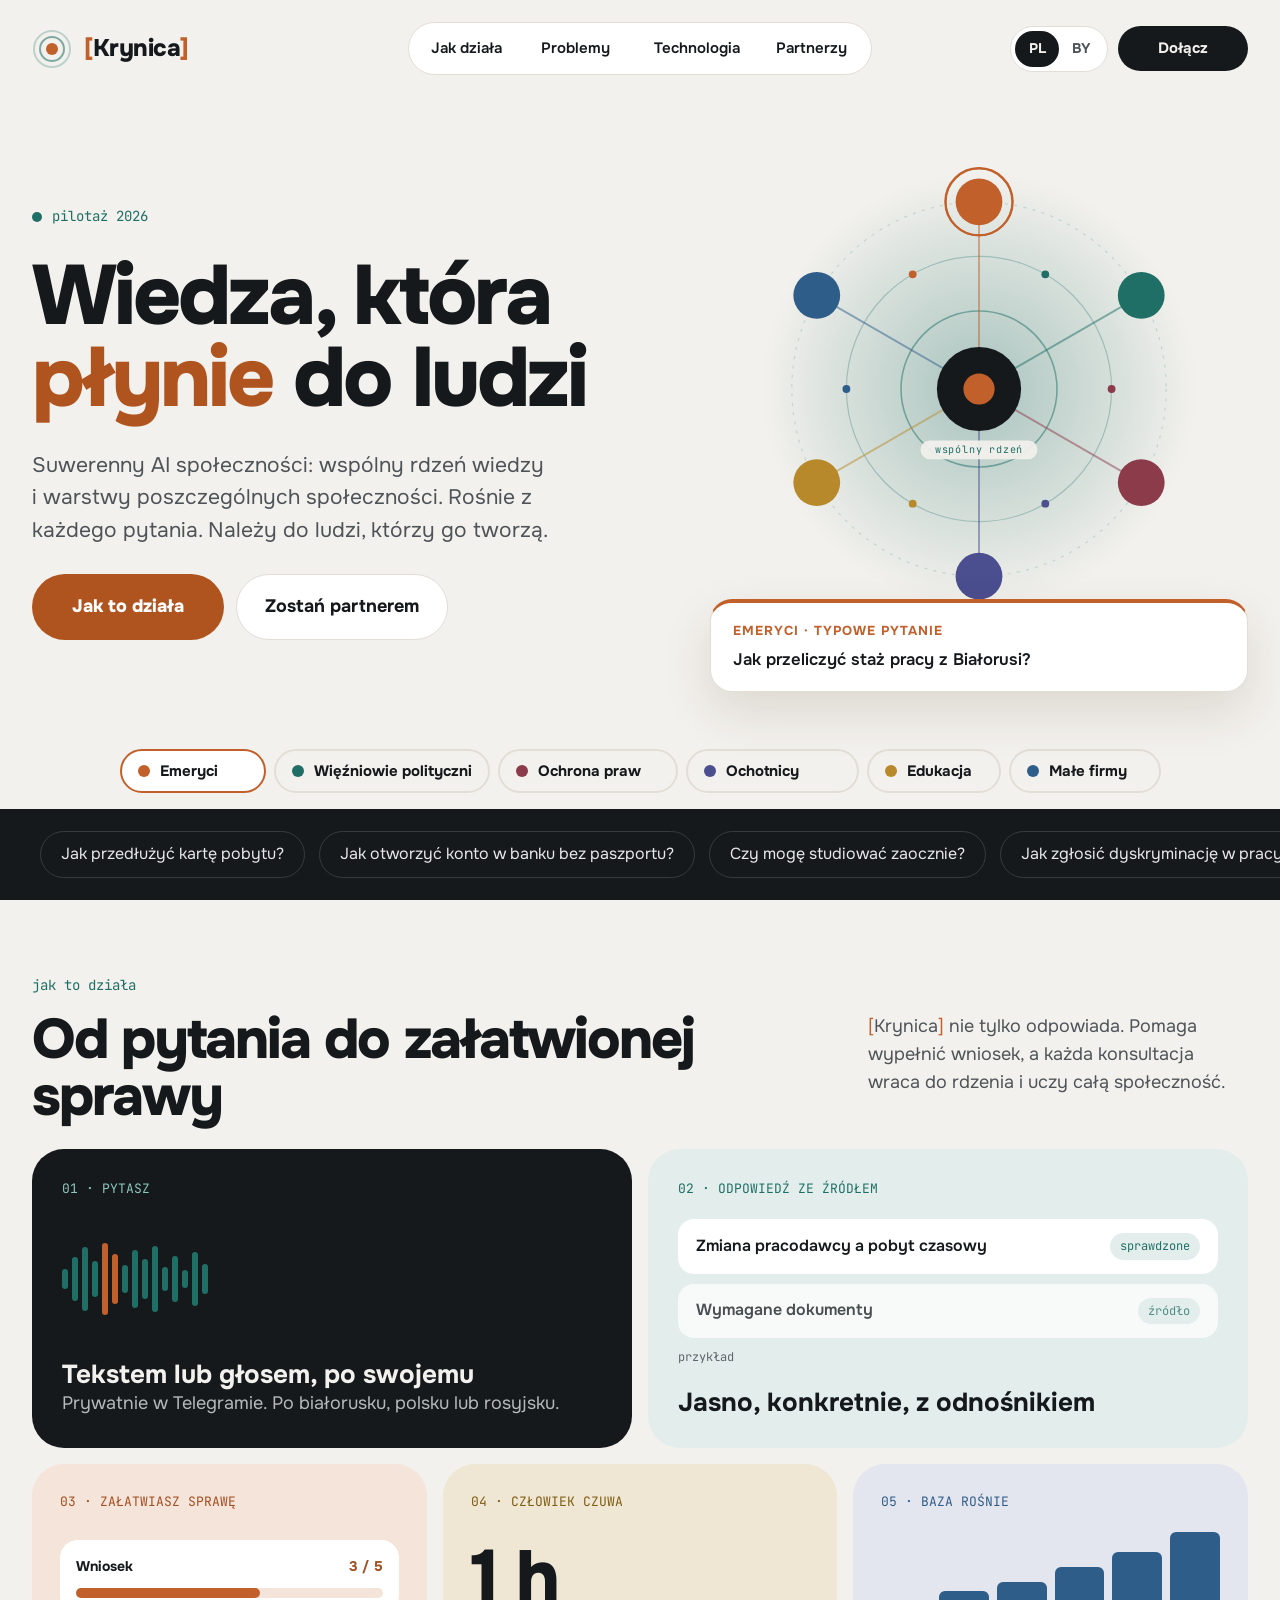
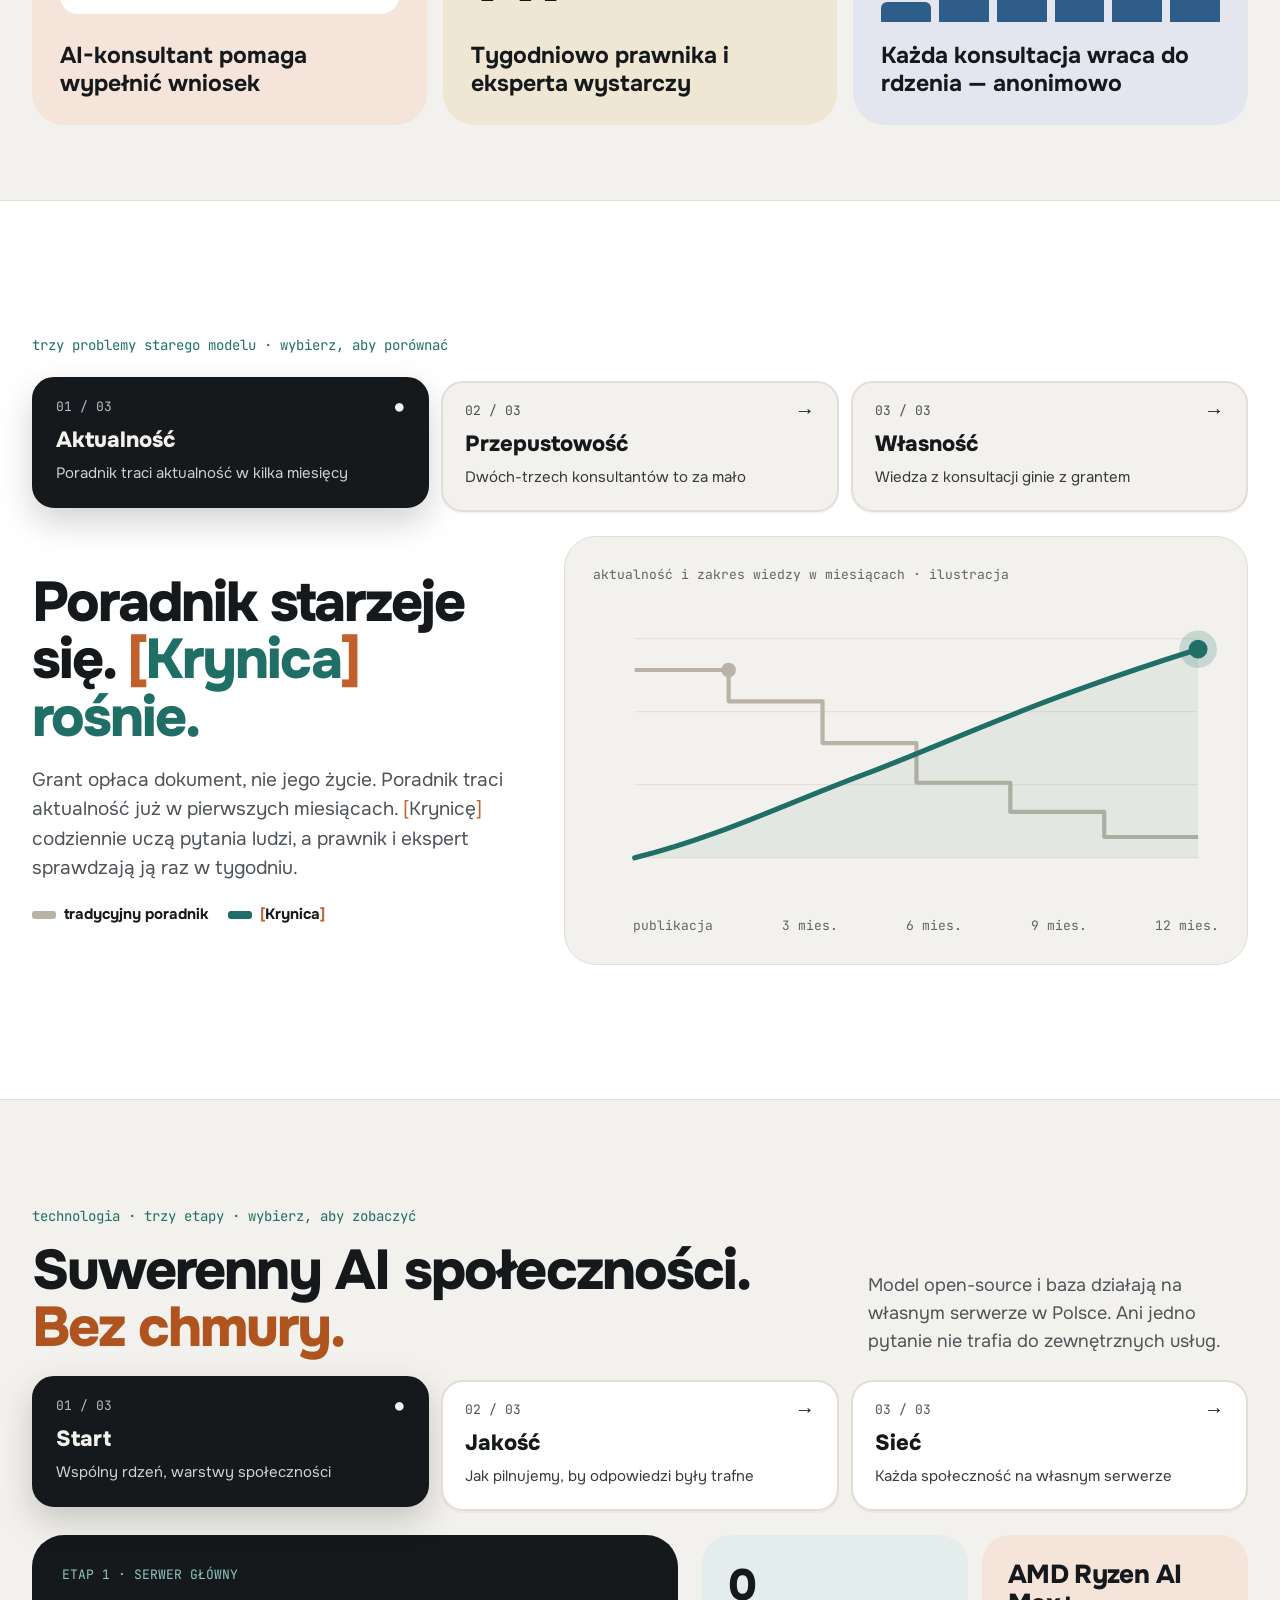
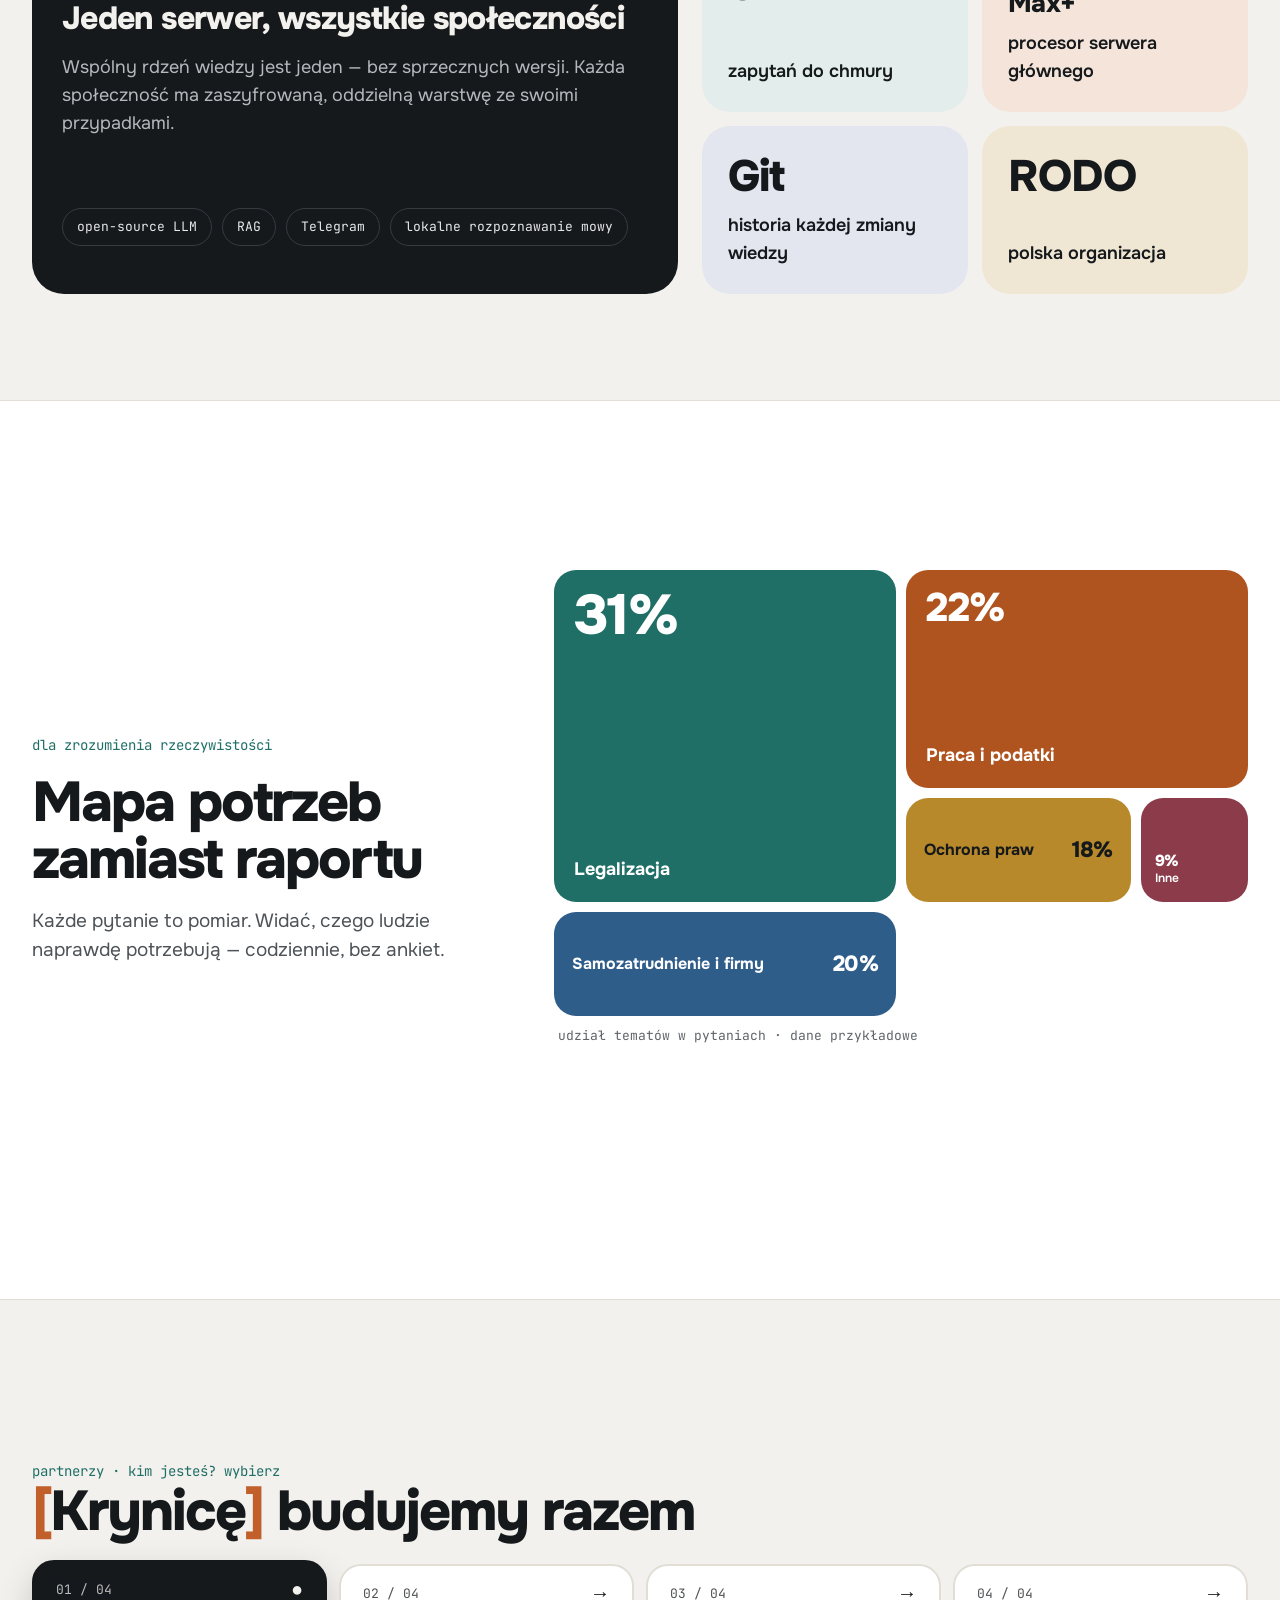
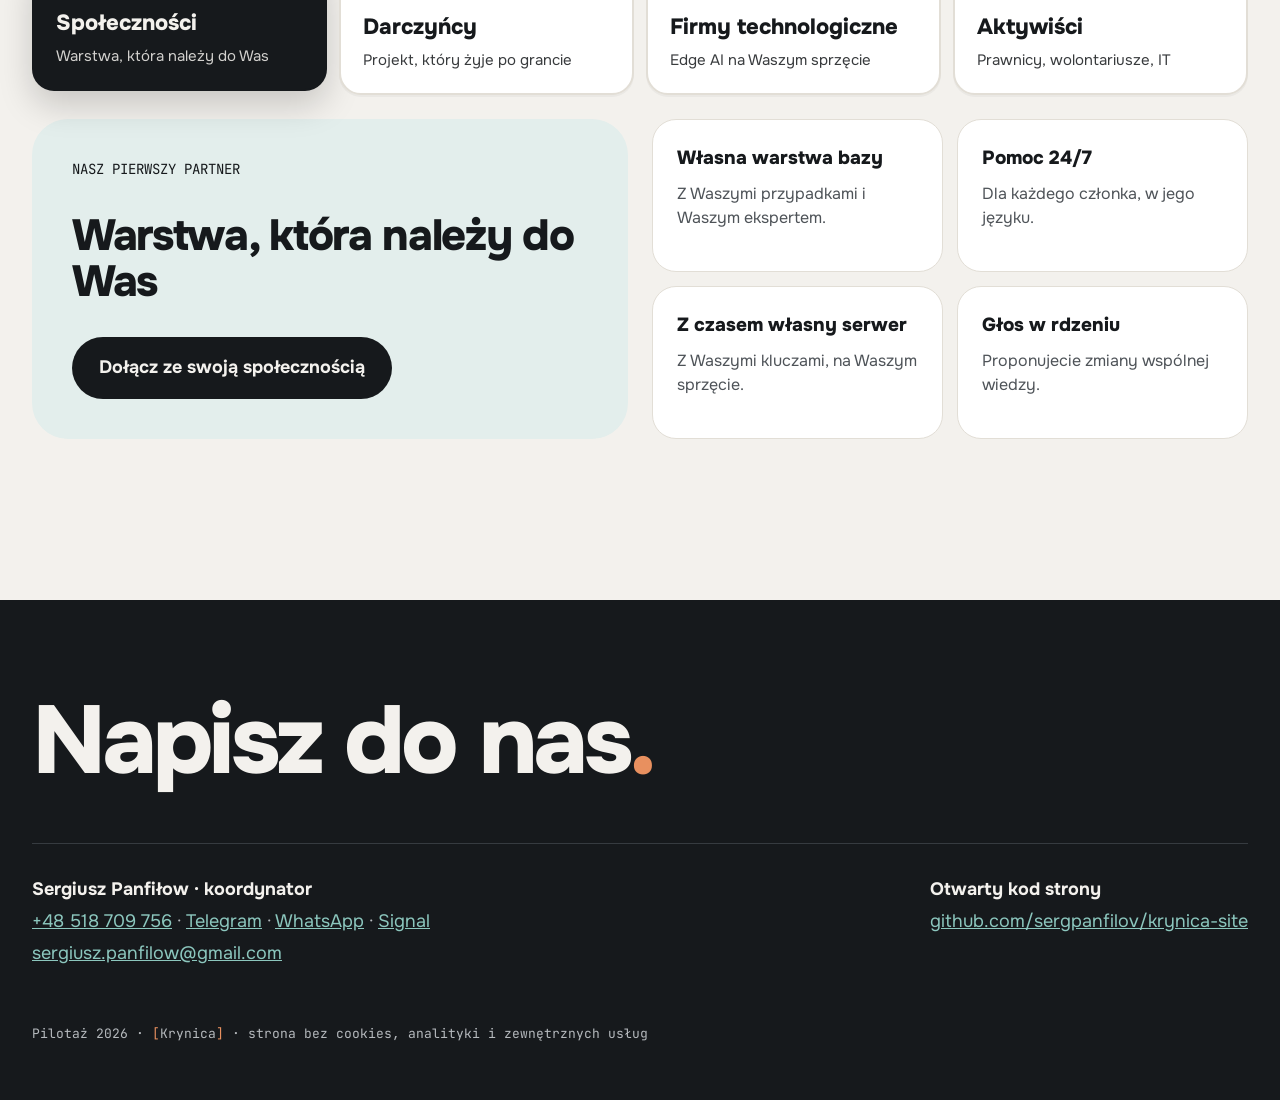
==== commit af3ec352: "Scale the page with viewport height on desktop; manual tabs only; shorter community names and questi" ====
--- a/index.html
+++ b/index.html
@@ -107,7 +107,7 @@
     <button type="button" class="chip" aria-pressed="false" style="--dot:#8C3B4A" data-i18n="communities.2.name" data-i18n-stable>Ochrona praw</button>
     <button type="button" class="chip" aria-pressed="false" style="--dot:#4B4E8F" data-i18n="communities.3.name" data-i18n-stable>Ochotnicy</button>
     <button type="button" class="chip" aria-pressed="false" style="--dot:#B8892B" data-i18n="communities.4.name" data-i18n-stable>Edukacja</button>
-    <button type="button" class="chip" aria-pressed="false" style="--dot:#2F5D8A" data-i18n="communities.5.name" data-i18n-stable>Samozatrudnieni i małe firmy</button>
+    <button type="button" class="chip" aria-pressed="false" style="--dot:#2F5D8A" data-i18n="communities.5.name" data-i18n-stable>Małe firmy</button>
   </div>
 </section>
 
@@ -205,24 +205,21 @@
     <div class="title">
       <p class="kicker" data-i18n="problems.kicker">trzy problemy starego modelu · wybierz, aby porównać</p>
     </div>
-    <div class="tabs" role="tablist" data-tabs data-autoplay="8000" data-i18n-attr="aria-label:problems.tablist" aria-label="Problemy">
+    <div class="tabs" role="tablist" data-tabs data-i18n-attr="aria-label:problems.tablist" aria-label="Problemy">
       <button type="button" class="tab" role="tab" id="pt-0" aria-controls="pp-0" aria-selected="true">
         <span class="tab-head"><span class="mono">01 / 03</span><span class="tab-arrow" aria-hidden="true"></span></span>
         <span class="tab-label" data-i18n="problems.tabs.0.label" data-i18n-stable>Aktualność</span>
         <span class="tab-teaser" data-i18n="problems.tabs.0.teaser" data-i18n-stable>Poradnik traci aktualność w kilka miesięcy</span>
-        <span class="tab-progress" aria-hidden="true"></span>
       </button>
       <button type="button" class="tab" role="tab" id="pt-1" aria-controls="pp-1" aria-selected="false" tabindex="-1">
         <span class="tab-head"><span class="mono">02 / 03</span><span class="tab-arrow" aria-hidden="true"></span></span>
         <span class="tab-label" data-i18n="problems.tabs.1.label" data-i18n-stable>Przepustowość</span>
         <span class="tab-teaser" data-i18n="problems.tabs.1.teaser" data-i18n-stable>Dwóch-trzech konsultantów to za mało</span>
-        <span class="tab-progress" aria-hidden="true"></span>
       </button>
       <button type="button" class="tab" role="tab" id="pt-2" aria-controls="pp-2" aria-selected="false" tabindex="-1">
         <span class="tab-head"><span class="mono">03 / 03</span><span class="tab-arrow" aria-hidden="true"></span></span>
         <span class="tab-label" data-i18n="problems.tabs.2.label" data-i18n-stable>Własność</span>
         <span class="tab-teaser" data-i18n="problems.tabs.2.teaser" data-i18n-stable>Wiedza z konsultacji ginie z grantem</span>
-        <span class="tab-progress" aria-hidden="true"></span>
       </button>
     </div>
 
@@ -324,24 +321,21 @@
       </div>
       <p class="lead" data-i18n="tech.lead" data-i18n-stable>Model open-source i baza działają na własnym serwerze w Polsce. Ani jedno pytanie nie trafia do zewnętrznych usług.</p>
     </div>
-    <div class="tabs" role="tablist" data-tabs data-autoplay="8000" data-i18n-attr="aria-label:tech.tablist" aria-label="Etapy">
+    <div class="tabs" role="tablist" data-tabs data-i18n-attr="aria-label:tech.tablist" aria-label="Etapy">
       <button type="button" class="tab" role="tab" id="tt-0" aria-controls="tp-0" aria-selected="true">
         <span class="tab-head"><span class="mono">01 / 03</span><span class="tab-arrow" aria-hidden="true"></span></span>
         <span class="tab-label" data-i18n="tech.stages.0.label" data-i18n-stable>Start</span>
         <span class="tab-teaser" data-i18n="tech.stages.0.teaser" data-i18n-stable>Wspólny rdzeń, warstwy społeczności</span>
-        <span class="tab-progress" aria-hidden="true"></span>
       </button>
       <button type="button" class="tab" role="tab" id="tt-1" aria-controls="tp-1" aria-selected="false" tabindex="-1">
         <span class="tab-head"><span class="mono">02 / 03</span><span class="tab-arrow" aria-hidden="true"></span></span>
         <span class="tab-label" data-i18n="tech.stages.1.label" data-i18n-stable>Jakość</span>
         <span class="tab-teaser" data-i18n="tech.stages.1.teaser" data-i18n-stable>Jak pilnujemy, by odpowiedzi były trafne</span>
-        <span class="tab-progress" aria-hidden="true"></span>
       </button>
       <button type="button" class="tab" role="tab" id="tt-2" aria-controls="tp-2" aria-selected="false" tabindex="-1">
         <span class="tab-head"><span class="mono">03 / 03</span><span class="tab-arrow" aria-hidden="true"></span></span>
         <span class="tab-label" data-i18n="tech.stages.2.label" data-i18n-stable>Sieć</span>
         <span class="tab-teaser" data-i18n="tech.stages.2.teaser" data-i18n-stable>Każda społeczność na własnym serwerze</span>
-        <span class="tab-progress" aria-hidden="true"></span>
       </button>
     </div>
     <div class="stage-row">
--- a/css/style.css
+++ b/css/style.css
@@ -93,13 +93,16 @@
   --k1: #A24F22; --k5: #7E5D16; --k6: #2F5D8A;
   --sans: 'Onest', 'Segoe UI', Helvetica, Arial, sans-serif;
   --monofont: 'JetBrains Mono', 'SFMono-Regular', Consolas, monospace;
-  --wrap: 1280px;
-  --gutter: 32px;
-  --radius: 32px;
+  --wrap: 80rem;
+  --gutter: 2rem;
+  --radius: 2rem;
   --ease: cubic-bezier(0.65, 0, 0.35, 1);
 }
 
 /* ---------- base ---------- */
+/* Desktop: the whole page scales with the viewport height (like zooming out), so every
+   section fits one screen on short laptops too. 16px at 900px tall, down to 12px. */
+@media (min-width: 1100px) { html { font-size: clamp(12px, 1.78vh, 16px); } }
 *, *::before, *::after { box-sizing: border-box; }
 html { scroll-behavior: smooth; -webkit-text-size-adjust: 100%; }
 body {
@@ -107,7 +110,7 @@
   background: var(--bg);
   color: var(--ink);
   font-family: var(--sans);
-  font-size: 18px;
+  font-size: 1.125rem;
   line-height: 1.55;
   overflow-x: hidden;
 }
@@ -118,133 +121,133 @@
 [hidden] { display: none !important; }
 :focus-visible { outline: 3px solid var(--accent); outline-offset: 3px; }
 .wrap { max-width: var(--wrap); margin: 0 auto; padding-left: var(--gutter); padding-right: var(--gutter); }
-.mono { font-family: var(--monofont); font-size: 13px; font-weight: 400; }
-.kicker { font-family: var(--monofont); font-size: 14px; color: var(--primary); }
+.mono { font-family: var(--monofont); font-size: 0.8125rem; font-weight: 400; }
+.kicker { font-family: var(--monofont); font-size: 0.875rem; color: var(--primary); }
 .br { color: var(--accent); }
 .on-dark .br { color: var(--accent-light); }
 .accent { font-style: normal; color: var(--accent-text); }
 .on-dark .accent { color: var(--accent-light); }
 .skip {
-  position: absolute; left: 16px; top: -60px; z-index: 100;
-  background: var(--ink); color: var(--bg); padding: 10px 16px; border-radius: 999px; text-decoration: none; font-weight: 700;
-}
-.skip:focus { top: 16px; }
+  position: absolute; left: 1rem; top: -3.75rem; z-index: 100;
+  background: var(--ink); color: var(--bg); padding: 0.625rem 1rem; border-radius: 62.4375rem; text-decoration: none; font-weight: 700;
+}
+.skip:focus { top: 1rem; }
 .visually-hidden { position: absolute; width: 1px; height: 1px; overflow: hidden; clip: rect(0 0 0 0); white-space: nowrap; }
 
-h1 { font-size: clamp(44px, 7vw, 84px); font-weight: 800; line-height: 0.98; letter-spacing: -0.035em; text-wrap: balance; }
-html[lang="be"] h1 { font-size: clamp(40px, 5.5vw, 66px); }
-
-h2 { font-size: clamp(34px, 4.6vw, 56px); font-weight: 800; line-height: 1.02; letter-spacing: -0.035em; }
-.lead { font-size: 19px; color: var(--muted); }
-.section-head { display: flex; flex-wrap: wrap; justify-content: space-between; align-items: flex-end; gap: 24px; }
-.section-head .title { display: flex; flex-direction: column; gap: 14px; max-width: 760px; }
-.section-head .lead { max-width: 380px; font-size: 18px; }
+h1 { font-size: clamp(2.75rem, 7vw, 5.25rem); font-weight: 800; line-height: 0.98; letter-spacing: -0.035em; text-wrap: balance; }
+html[lang="be"] h1 { font-size: clamp(2.5rem, 5.5vw, 4.125rem); }
+
+h2 { font-size: clamp(2.125rem, 4.6vw, 3.5rem); font-weight: 800; line-height: 1.02; letter-spacing: -0.035em; }
+.lead { font-size: 1.1875rem; color: var(--muted); }
+.section-head { display: flex; flex-wrap: wrap; justify-content: space-between; align-items: flex-end; gap: 1.5rem; }
+.section-head .title { display: flex; flex-direction: column; gap: 0.875rem; max-width: 47.5rem; }
+.section-head .lead { max-width: 23.75rem; font-size: 1.125rem; }
 
 /* buttons */
 .btn {
-  display: inline-flex; align-items: center; justify-content: center; min-height: 48px;
-  padding: 14px 28px; border-radius: 999px; font-weight: 700; text-decoration: none; border: 1px solid transparent;
+  display: inline-flex; align-items: center; justify-content: center; min-height: 3rem;
+  padding: 0.875rem 1.75rem; border-radius: 62.4375rem; font-weight: 700; text-decoration: none; border: 1px solid transparent;
 }
 .btn-accent { background: var(--accent-text); color: #FFFFFF; font-weight: 800; }
 .btn-outline { background: var(--surface); border-color: var(--line); color: var(--ink); }
 .btn-ink { background: var(--ink); color: var(--bg); }
-.btn-small { min-height: 44px; padding: 10px 22px; font-size: 15px; }
+.btn-small { min-height: 2.75rem; padding: 0.625rem 1.375rem; font-size: 0.9375rem; }
 
 /* ---------- header ---------- */
-.site-header { padding: 22px 0; }
-.site-header .wrap { display: flex; flex-wrap: wrap; align-items: center; justify-content: space-between; gap: 16px 20px; }
+.site-header { padding: 1.375rem 0; }
+.site-header .wrap { display: flex; flex-wrap: wrap; align-items: center; justify-content: space-between; gap: 1rem 1.25rem; }
 @media (min-width: 901px) {
   /* three fixed columns: the menu stays centred whatever the language */
   .site-header .wrap { display: grid; grid-template-columns: 1fr auto 1fr; }
   .site-header .nav { justify-self: center; }
   .site-header .header-tools { justify-self: end; }
 }
-.logo { display: flex; align-items: center; gap: 12px; color: var(--ink); text-decoration: none; }
-.logo-text { font-size: 24px; font-weight: 800; letter-spacing: -0.02em; }
+.logo { display: flex; align-items: center; gap: 0.75rem; color: var(--ink); text-decoration: none; }
+.logo-text { font-size: 1.5rem; font-weight: 800; letter-spacing: -0.02em; }
 .nav {
-  display: flex; flex-wrap: wrap; gap: 4px; background: var(--surface); border: 1px solid var(--line);
-  border-radius: 999px; padding: 6px; font-size: 15px; font-weight: 600;
-}
-.nav a { padding: 8px 16px; border-radius: 999px; color: var(--ink); text-decoration: none; }
+  display: flex; flex-wrap: wrap; gap: 0.25rem; background: var(--surface); border: 1px solid var(--line);
+  border-radius: 62.4375rem; padding: 0.375rem; font-size: 0.9375rem; font-weight: 600;
+}
+.nav a { padding: 0.5rem 1rem; border-radius: 62.4375rem; color: var(--ink); text-decoration: none; }
 .nav a:hover { background: var(--tint1); }
-.header-tools { display: flex; gap: 10px; align-items: center; }
-.lang-switch { display: flex; background: var(--surface); border: 1px solid var(--line); border-radius: 999px; padding: 4px; }
+.header-tools { display: flex; gap: 0.625rem; align-items: center; }
+.lang-switch { display: flex; background: var(--surface); border: 1px solid var(--line); border-radius: 62.4375rem; padding: 0.25rem; }
 .lang {
-  min-height: 36px; min-width: 44px; border: 0; background: transparent; border-radius: 999px;
-  padding: 6px 12px; font-size: 14px; font-weight: 700; color: var(--muted);
+  min-height: 2.25rem; min-width: 2.75rem; border: 0; background: transparent; border-radius: 62.4375rem;
+  padding: 0.375rem 0.75rem; font-size: 0.875rem; font-weight: 700; color: var(--muted);
 }
 .lang[aria-pressed="true"] { background: var(--ink); color: var(--bg); }
 
 /* ---------- hero ---------- */
-.hero { padding: 16px 0 8px; display: flex; align-items: center; }
-.hero .wrap { width: 100%; display: flex; flex-wrap: wrap; gap: 40px; align-items: center; }
-.hero-copy { flex: 1 1 560px; display: flex; flex-direction: column; gap: 28px; }
+.hero { padding: 1rem 0 0.5rem; display: flex; align-items: center; }
+.hero .wrap { width: 100%; display: flex; flex-wrap: wrap; gap: 2.5rem; align-items: center; }
+.hero-copy { flex: 1 1 35rem; display: flex; flex-direction: column; gap: 1.75rem; }
 /* first screen = header + hero + community picker + marquee */
-@media (min-width: 1100px) and (min-height: 700px) { .hero { min-height: calc(100svh - 97px - 68px - 91px); } }
-.hero-copy .kicker { display: flex; align-items: center; gap: 10px; }
-.hero-copy .kicker::before { content: ''; width: 10px; height: 10px; border-radius: 50%; background: var(--primary); }
-.hero-copy .lead { font-size: 21px; max-width: 520px; }
-.hero-actions { display: flex; flex-wrap: wrap; gap: 12px; }
-.hero-actions .btn { padding: 18px 28px; }
-
-.orbit { flex: 1 1 460px; display: flex; flex-direction: column; align-items: center; gap: 0; --pick: var(--c1); }
-.orbit-svg { width: min(100%, 480px, 52vh); height: auto; }
+@media (min-width: 1100px) { .hero { min-height: calc(100svh - 6.0625rem - 4.25rem - 5.6875rem); } }
+.hero-copy .kicker { display: flex; align-items: center; gap: 0.625rem; }
+.hero-copy .kicker::before { content: ''; width: 0.625rem; height: 0.625rem; border-radius: 50%; background: var(--primary); }
+.hero-copy .lead { font-size: 1.3125rem; max-width: 32.5rem; }
+.hero-actions { display: flex; flex-wrap: wrap; gap: 0.75rem; }
+.hero-actions .btn { padding: 1.125rem 1.75rem; }
+
+.orbit { flex: 1 1 28.75rem; display: flex; flex-direction: column; align-items: center; gap: 0; --pick: var(--c1); }
+.orbit-svg { width: min(100%, 30rem, 52vh); height: auto; }
 .orbit-rot { transform-box: view-box; transform-origin: 50% 50%; transition: transform 0.9s var(--ease); }
 .orbit-pointer { stroke: var(--pick); transition: stroke 0.6s; }
 .orbit-pulse { stroke: var(--pick); transform-box: fill-box; transform-origin: center; animation: pulse 2.4s ease-out infinite; }
-.orbit-label { font-family: var(--monofont); font-size: 13px; letter-spacing: 1px; fill: var(--primary); }
+.orbit-label { font-family: var(--monofont); font-size: 0.8125rem; letter-spacing: 1px; fill: var(--primary); }
 .q-card {
-  width: min(100%, 440px); margin-top: -24px; position: relative; z-index: 1;
-  background: var(--surface); border: 1px solid var(--line); border-top: 4px solid var(--pick);
-  border-radius: 22px; padding: 18px 22px; box-shadow: 0 20px 50px rgba(60, 40, 10, 0.12);
-  display: flex; flex-direction: column; gap: 6px; animation: rise 0.6s ease-out;
-}
-.q-card-label { font-size: 13px; font-weight: 700; letter-spacing: 1px; text-transform: uppercase; color: var(--pick); white-space: nowrap; overflow: hidden; text-overflow: ellipsis; }
-.q-card-text { font-size: 19px; font-weight: 600; }
-
-.picker { padding: 8px 0 16px; }
-.picker .wrap { display: flex; flex-wrap: wrap; gap: 8px; justify-content: center; }
+  width: min(100%, 33.75rem); margin-top: -1.5rem; position: relative; z-index: 1;
+  background: var(--surface); border: 1px solid var(--line); border-top: 0.25rem solid var(--pick);
+  border-radius: 1.375rem; padding: 1.125rem 1.375rem; box-shadow: 0 1.25rem 3.125rem rgba(60, 40, 10, 0.12);
+  display: flex; flex-direction: column; gap: 0.375rem; animation: rise 0.6s ease-out;
+}
+.q-card-label { font-size: 0.8125rem; font-weight: 700; letter-spacing: 1px; text-transform: uppercase; color: var(--pick); white-space: nowrap; overflow: hidden; text-overflow: ellipsis; }
+.q-card-text { font-size: clamp(0.9375rem, 1.3vw, 1.125rem); font-weight: 600; }
+
+.picker { padding: 0.5rem 0 1rem; }
+.picker .wrap { display: flex; flex-wrap: wrap; gap: 0.5rem; justify-content: center; }
 .chip {
-  min-height: 44px; border: 2px solid var(--line); background: transparent; border-radius: 999px;
-  padding: 8px 16px; font-size: 15px; font-weight: 700; display: inline-flex; align-items: center; gap: 10px;
+  min-height: 2.75rem; border: 2px solid var(--line); background: transparent; border-radius: 62.4375rem;
+  padding: 0.5rem 1rem; font-size: 0.9375rem; font-weight: 700; display: inline-flex; align-items: center; gap: 0.625rem;
   transition: background 0.3s, border-color 0.3s;
 }
-.chip::before { content: ''; width: 12px; height: 12px; border-radius: 50%; background: var(--dot); flex: none; }
+.chip::before { content: ''; width: 0.75rem; height: 0.75rem; border-radius: 50%; background: var(--dot); flex: none; }
 .chip[aria-pressed="true"] { background: var(--surface); border-color: var(--dot); }
 
 /* ---------- marquee ---------- */
-.marquee { background: var(--ink); color: var(--bg); padding: 22px 0; overflow: hidden; }
+.marquee { background: var(--ink); color: var(--bg); padding: 1.375rem 0; overflow: hidden; }
 .marquee-track { display: flex; width: max-content; animation: marquee 48s linear infinite; }
-.marquee-list { display: flex; gap: 14px; padding-right: 14px; margin: 0; list-style: none; }
+.marquee-list { display: flex; gap: 0.875rem; padding-right: 0.875rem; margin: 0; list-style: none; }
 .marquee-list li {
-  white-space: nowrap; border: 1px solid var(--dark-line); border-radius: 999px;
-  padding: 10px 20px; font-size: 16px; color: var(--dark-text);
+  white-space: nowrap; border: 1px solid var(--dark-line); border-radius: 62.4375rem;
+  padding: 0.625rem 1.25rem; font-size: 1rem; color: var(--dark-text);
 }
 
 /* ---------- sections ---------- */
-.section { padding: 80px 0; display: flex; align-items: center; }
-.section > .wrap { width: 100%; display: flex; flex-direction: column; gap: 24px; }
+.section { padding: 5rem 0; display: flex; align-items: center; }
+.section > .wrap { width: 100%; display: flex; flex-direction: column; gap: 1.5rem; }
 .section-alt { background: var(--surface); border-top: 1px solid var(--line); border-bottom: 1px solid var(--line); }
 .section-alt .chart, .section-alt .tab { background: var(--bg); }
 .section-alt .tab[aria-selected="true"] { background: var(--ink); }
-#jak { padding: 72px 0; }
+#jak { padding: 4.5rem 0; }
 /* on a desktop screen every section is at least one screen tall, content centred */
-@media (min-width: 1100px) and (min-height: 700px) { .section, .needs { min-height: 100svh; } }
+@media (min-width: 1100px) { .section, .needs { min-height: 100svh; } }
 
 /* bento "jak działa" */
-.bento { display: grid; grid-template-columns: repeat(6, minmax(0, 1fr)); gap: 16px; }
+.bento { display: grid; grid-template-columns: repeat(6, minmax(0, 1fr)); gap: 1rem; }
 .tile {
-  border-radius: var(--radius); padding: 30px; min-height: 236px;
-  display: flex; flex-direction: column; justify-content: space-between; gap: 20px;
+  border-radius: var(--radius); padding: 1.875rem; min-height: 14.75rem;
+  display: flex; flex-direction: column; justify-content: space-between; gap: 1.25rem;
 }
 .tile-3 { grid-column: span 3; }
-.tile-2 { grid-column: span 2; padding: 28px; min-height: 216px; }
+.tile-2 { grid-column: span 2; padding: 1.75rem; min-height: 13.5rem; }
 .tile-dark { background: var(--ink); color: var(--bg); }
 .tile-dark .tile-tag { color: var(--teal-light); }
 .tile-dark .tile-sub { color: var(--dark-muted); }
-.tile-tag { font-family: var(--monofont); font-size: 13px; color: var(--primary); text-transform: uppercase; }
-.tile-title { font-size: 26px; font-weight: 700; line-height: 1.2; }
-.tile-2 .tile-title { font-size: 23px; }
+.tile-tag { font-family: var(--monofont); font-size: 0.8125rem; color: var(--primary); text-transform: uppercase; }
+.tile-title { font-size: 1.625rem; font-weight: 700; line-height: 1.2; }
+.tile-2 .tile-title { font-size: 1.4375rem; }
 .tile-sub { color: var(--muted); }
 .tint1 { background: var(--tint1); }
 .tint2 { background: var(--tint2); }
@@ -253,133 +256,132 @@
 .tint2 .tile-tag { color: var(--k1); }
 .tint3 .tile-tag { color: var(--k5); }
 .tint4 .tile-tag { color: var(--k6); }
-.wave { display: flex; align-items: center; gap: 4px; height: 64px; }
-.wave span { width: 6px; border-radius: 3px; background: var(--primary); }
+.wave { display: flex; align-items: center; gap: 0.25rem; height: 4rem; }
+.wave span { width: 0.375rem; border-radius: 3px; background: var(--primary); }
 .wave span:nth-child(5), .wave span:nth-child(6) { background: var(--accent); }
-.answers { display: flex; flex-direction: column; gap: 10px; }
+.answers { display: flex; flex-direction: column; gap: 0.625rem; }
 .answer {
-  background: var(--surface); border-radius: 16px; padding: 14px 18px;
-  display: flex; justify-content: space-between; align-items: center; gap: 12px; font-size: 16px; font-weight: 600;
-}
-.answer-tag { font-family: var(--monofont); font-size: 12px; font-weight: 400; color: var(--primary); background: var(--tint1); border-radius: 999px; padding: 4px 10px; white-space: nowrap; }
+  background: var(--surface); border-radius: 1rem; padding: 0.875rem 1.125rem;
+  display: flex; justify-content: space-between; align-items: center; gap: 0.75rem; font-size: 1rem; font-weight: 600;
+}
+.answer-tag { font-family: var(--monofont); font-size: 0.75rem; font-weight: 400; color: var(--primary); background: var(--tint1); border-radius: 62.4375rem; padding: 0.25rem 0.625rem; white-space: nowrap; }
 .answer.dim { opacity: 0.75; }
-.example { font-family: var(--monofont); font-size: 12px; color: var(--mono); }
-.progress-card { background: var(--surface); border-radius: 18px; padding: 16px; display: flex; flex-direction: column; gap: 10px; }
-.progress-head { display: flex; justify-content: space-between; font-size: 14px; font-weight: 700; }
+.example { font-family: var(--monofont); font-size: 0.75rem; color: var(--mono); }
+.progress-card { background: var(--surface); border-radius: 1.125rem; padding: 1rem; display: flex; flex-direction: column; gap: 0.625rem; }
+.progress-head { display: flex; justify-content: space-between; font-size: 0.875rem; font-weight: 700; }
 .progress-head span:last-child { color: var(--k1); }
-.progress-bar { background: var(--tint2); border-radius: 999px; height: 10px; }
-.progress-bar span { display: block; width: 60%; height: 100%; background: var(--accent); border-radius: 999px; }
-.big-number { font-size: 72px; font-weight: 800; line-height: 1; letter-spacing: -0.03em; }
-.bars { display: flex; align-items: flex-end; gap: 8px; height: 90px; }
-.bars span { flex: 1; background: var(--c6); border-radius: 6px 6px 0 0; }
+.progress-bar { background: var(--tint2); border-radius: 62.4375rem; height: 0.625rem; }
+.progress-bar span { display: block; width: 60%; height: 100%; background: var(--accent); border-radius: 62.4375rem; }
+.big-number { font-size: 4.5rem; font-weight: 800; line-height: 1; letter-spacing: -0.03em; }
+.bars { display: flex; align-items: flex-end; gap: 0.5rem; height: 5.625rem; }
+.bars span { flex: 1; background: var(--c6); border-radius: 0.375rem 0.375rem 0 0; }
 
 /* ---------- tabs (shared) ---------- */
-.tabs { display: grid; grid-template-columns: repeat(3, minmax(0, 1fr)); gap: 12px; }
+.tabs { display: grid; grid-template-columns: repeat(3, minmax(0, 1fr)); gap: 0.75rem; }
 .tabs-4 { grid-template-columns: repeat(4, minmax(0, 1fr)); }
 .tab {
-  position: relative; overflow: hidden; text-align: left; border: 2px solid var(--line); border-radius: 22px;
-  padding: 18px 22px 22px; background: var(--surface); color: var(--ink);
-  display: flex; flex-direction: column; gap: 6px; box-shadow: 0 2px 0 rgba(0, 0, 0, 0.04);
+  position: relative; overflow: hidden; text-align: left; border: 2px solid var(--line); border-radius: 1.375rem;
+  padding: 1.125rem 1.375rem 1.375rem; background: var(--surface); color: var(--ink);
+  display: flex; flex-direction: column; gap: 0.375rem; box-shadow: 0 2px 0 rgba(0, 0, 0, 0.04);
   transition: background 0.3s, color 0.3s, box-shadow 0.3s, transform 0.3s, border-color 0.3s;
 }
 .tab[aria-selected="true"] {
   background: var(--ink); color: var(--bg); border-color: var(--ink);
-  box-shadow: 0 14px 34px rgba(0, 0, 0, 0.18); transform: translateY(-4px);
+  box-shadow: 0 0.875rem 2.125rem rgba(0, 0, 0, 0.18); transform: translateY(-0.25rem);
 }
 .tab-head { display: flex; justify-content: space-between; align-items: center; width: 100%; }
 .tab-head .mono { opacity: 0.75; }
-.tab-arrow { font-size: 20px; line-height: 1; }
+.tab-arrow { font-size: 1.25rem; line-height: 1; }
 .tab-arrow::before { content: '→'; }
 .tab[aria-selected="true"] .tab-arrow::before { content: '●'; }
-.tab-label { font-size: 22px; font-weight: 800; }
-.tab-teaser { font-size: 15px; line-height: 1.4; opacity: 0.85; }
-.tab-progress { position: absolute; left: 0; bottom: 0; height: 5px; width: 0; background: var(--accent); }
-.tabs[data-auto="on"] .tab[aria-selected="true"] .tab-progress { animation: progress var(--dur, 8s) linear forwards; }
+.tab-label { font-size: 1.375rem; font-weight: 800; }
+.tab-teaser { font-size: 0.9375rem; line-height: 1.4; opacity: 0.85; }
+
 .panel { animation: rise 0.5s ease-out; }
 
 /* ---------- problems ---------- */
-.problem { display: flex; flex-wrap: wrap; gap: 48px; align-items: center; }
-.problem-copy { flex: 1 1 360px; display: flex; flex-direction: column; gap: 20px; }
+.problem { display: flex; flex-wrap: wrap; gap: 3rem; align-items: center; }
+.problem-copy { flex: 1 1 22.5rem; display: flex; flex-direction: column; gap: 1.25rem; }
 .problem-copy h2 .accent { color: var(--primary); }
-.legend { display: flex; flex-wrap: wrap; gap: 20px; font-size: 15px; font-weight: 600; }
-.legend span { display: inline-flex; align-items: center; gap: 8px; }
-.legend i { width: 24px; height: 8px; border-radius: 3px; background: var(--sw); }
-.chart { flex: 1 1 560px; background: var(--surface); border: 1px solid var(--line); border-radius: var(--radius); padding: 28px; }
-.chart-caption { margin-bottom: 12px; font-family: var(--monofont); font-size: 13px; color: var(--mono); }
+.legend { display: flex; flex-wrap: wrap; gap: 1.25rem; font-size: 0.9375rem; font-weight: 600; }
+.legend span { display: inline-flex; align-items: center; gap: 0.5rem; }
+.legend i { width: 1.5rem; height: 0.5rem; border-radius: 3px; background: var(--sw); }
+.chart { flex: 1 1 35rem; background: var(--surface); border: 1px solid var(--line); border-radius: var(--radius); padding: 1.75rem; }
+.chart-caption { margin-bottom: 0.75rem; font-family: var(--monofont); font-size: 0.8125rem; color: var(--mono); }
 .chart svg { width: 100%; height: auto; }
-.axis { display: flex; justify-content: space-between; gap: 6px; font-family: var(--monofont); font-size: 13px; color: var(--mono); padding: 6px 0 0 40px; }
+.axis { display: flex; justify-content: space-between; gap: 0.375rem; font-family: var(--monofont); font-size: 0.8125rem; color: var(--mono); padding: 0.375rem 0 0 2.5rem; }
 .axis span { white-space: nowrap; }
-.flow { display: flex; flex-direction: column; gap: 28px; padding: 12px 0 8px; }
-.flow-row { display: flex; flex-direction: column; gap: 10px; }
+.flow { display: flex; flex-direction: column; gap: 1.75rem; padding: 0.75rem 0 0.5rem; }
+.flow-row { display: flex; flex-direction: column; gap: 0.625rem; }
 .flow-row p:first-child { font-weight: 700; }
-.flow-bar { display: flex; height: 64px; border-radius: 16px; overflow: hidden; }
-.flow-bar span { display: flex; align-items: center; padding: 0 14px; font-size: 14px; font-weight: 700; min-width: 0; }
+.flow-bar { display: flex; height: 4rem; border-radius: 1rem; overflow: hidden; }
+.flow-bar span { display: flex; align-items: center; padding: 0 0.875rem; font-size: 0.875rem; font-weight: 700; min-width: 0; }
 .flow-bar span b { font-weight: inherit; overflow: hidden; text-overflow: ellipsis; white-space: nowrap; }
-.flow-note { font-size: 15px; color: var(--muted); }
+.flow-note { font-size: 0.9375rem; color: var(--muted); }
 
 /* ---------- technology ---------- */
-.stage-row { display: flex; flex-wrap: wrap; gap: 24px; align-items: stretch; }
-.stage-panels { flex: 1 1 500px; display: flex; }
+.stage-row { display: flex; flex-wrap: wrap; gap: 1.5rem; align-items: stretch; }
+.stage-panels { flex: 1 1 31.25rem; display: flex; }
 .stage {
-  flex: 1; background: var(--ink); color: var(--bg); border-radius: var(--radius); padding: 30px;
-  display: flex; flex-direction: column; gap: 16px;
+  flex: 1; background: var(--ink); color: var(--bg); border-radius: var(--radius); padding: 1.875rem;
+  display: flex; flex-direction: column; gap: 1rem;
 }
 .stage .tile-tag { color: var(--teal-light); }
-.stage-title { font-size: 32px; font-weight: 800; line-height: 1.15; letter-spacing: -0.02em; }
+.stage-title { font-size: 2rem; font-weight: 800; line-height: 1.15; letter-spacing: -0.02em; }
 .stage-text { color: var(--dark-muted); }
-.chips { display: flex; flex-wrap: wrap; gap: 10px; margin-top: auto; list-style: none; padding: 0; }
-.chips li { border: 1px solid var(--dark-line); border-radius: 999px; padding: 8px 14px; font-family: var(--monofont); font-size: 13px; color: var(--dark-text); }
-.facts { flex: 1 1 400px; display: grid; grid-template-columns: repeat(2, minmax(0, 1fr)); gap: 14px; }
-.fact { border-radius: 28px; padding: 26px; display: flex; flex-direction: column; justify-content: space-between; gap: 12px; }
-.fact-value { font-size: 44px; font-weight: 800; letter-spacing: -0.025em; line-height: 1.1; }
-.fact-value.sm { font-size: 26px; }
+.chips { display: flex; flex-wrap: wrap; gap: 0.625rem; margin-top: auto; list-style: none; padding: 0; }
+.chips li { border: 1px solid var(--dark-line); border-radius: 62.4375rem; padding: 0.5rem 0.875rem; font-family: var(--monofont); font-size: 0.8125rem; color: var(--dark-text); }
+.facts { flex: 1 1 25rem; display: grid; grid-template-columns: repeat(2, minmax(0, 1fr)); gap: 0.875rem; }
+.fact { border-radius: 1.75rem; padding: 1.625rem; display: flex; flex-direction: column; justify-content: space-between; gap: 0.75rem; }
+.fact-value { font-size: 2.75rem; font-weight: 800; letter-spacing: -0.025em; line-height: 1.1; }
+.fact-value.sm { font-size: 1.625rem; }
 .fact-label { font-weight: 600; }
 
 /* ---------- needs map ---------- */
-.needs { background: var(--surface); border-top: 1px solid var(--line); border-bottom: 1px solid var(--line); padding: 80px 0; display: flex; align-items: center; }
-.needs .wrap { width: 100%; display: flex; flex-wrap: wrap; gap: 48px; align-items: center; }
-.needs-copy { flex: 1 1 340px; display: flex; flex-direction: column; gap: 18px; }
-.treemap { flex: 1 1 560px; display: grid; grid-template-columns: repeat(6, minmax(0, 1fr)); grid-auto-rows: 104px; gap: 10px; }
-.cell { border-radius: 22px; padding: 18px 20px; display: flex; flex-direction: column; justify-content: space-between; color: #FFFFFF; }
-.cell-row { flex-direction: row; align-items: center; justify-content: space-between; padding: 16px 18px; }
-.cell-value { font-size: 40px; font-weight: 800; letter-spacing: -0.03em; line-height: 1; }
-.cell-row .cell-value { font-size: 22px; }
-.cell-label { font-size: 18px; font-weight: 700; }
-.cell-row .cell-label { font-size: 16px; }
+.needs { background: var(--surface); border-top: 1px solid var(--line); border-bottom: 1px solid var(--line); padding: 5rem 0; display: flex; align-items: center; }
+.needs .wrap { width: 100%; display: flex; flex-wrap: wrap; gap: 3rem; align-items: center; }
+.needs-copy { flex: 1 1 21.25rem; display: flex; flex-direction: column; gap: 1.125rem; }
+.treemap { flex: 1 1 35rem; display: grid; grid-template-columns: repeat(6, minmax(0, 1fr)); grid-auto-rows: 6.5rem; gap: 0.625rem; }
+.cell { border-radius: 1.375rem; padding: 1.125rem 1.25rem; display: flex; flex-direction: column; justify-content: space-between; color: #FFFFFF; }
+.cell-row { flex-direction: row; align-items: center; justify-content: space-between; padding: 1rem 1.125rem; }
+.cell-value { font-size: 2.5rem; font-weight: 800; letter-spacing: -0.03em; line-height: 1; }
+.cell-row .cell-value { font-size: 1.375rem; }
+.cell-label { font-size: 1.125rem; font-weight: 700; }
+.cell-row .cell-label { font-size: 1rem; }
 .cell-a { grid-column: span 3; grid-row: span 3; background: var(--primary); }
-.cell-a .cell-value { font-size: 56px; }
+.cell-a .cell-value { font-size: 3.5rem; }
 .cell-b { grid-column: span 3; grid-row: span 2; background: var(--accent-text); }
 .cell-c { grid-column: span 3; background: var(--c6); }
 .cell-d { grid-column: span 2; background: var(--c5); color: var(--ink); }
-.cell-e { grid-column: span 1; background: var(--c3); padding: 14px; justify-content: flex-end; }
-.cell-e .cell-value { font-size: 16px; }
-.cell-e .cell-label { font-size: 12px; font-weight: 600; }
-.treemap-note { grid-column: span 6; font-family: var(--monofont); font-size: 13px; color: var(--mono); padding: 0 4px; }
+.cell-e { grid-column: span 1; background: var(--c3); padding: 0.875rem; justify-content: flex-end; }
+.cell-e .cell-value { font-size: 1rem; }
+.cell-e .cell-label { font-size: 0.75rem; font-weight: 600; }
+.treemap-note { grid-column: span 6; font-family: var(--monofont); font-size: 0.8125rem; color: var(--mono); padding: 0 0.25rem; }
 
 /* ---------- partners ---------- */
-.partner { display: flex; flex-wrap: wrap; gap: 24px; align-items: stretch; }
+.partner { display: flex; flex-wrap: wrap; gap: 1.5rem; align-items: stretch; }
 .partner-card {
-  flex: 1 1 440px; border-radius: 36px; padding: 40px; min-height: 320px;
-  display: flex; flex-direction: column; justify-content: space-between; gap: 28px;
-}
-.partner-card .tile-tag { color: var(--ink); font-size: 14px; }
-.partner-title { font-size: clamp(30px, 3.4vw, 44px); font-weight: 800; line-height: 1.05; letter-spacing: -0.03em; }
-.partner-card .btn { align-self: flex-start; padding: 16px 26px; }
-.offers { flex: 1 1 440px; display: grid; grid-template-columns: repeat(2, minmax(0, 1fr)); gap: 14px; }
-.offer { background: var(--surface); border: 1px solid var(--line); border-radius: 24px; padding: 24px; display: flex; flex-direction: column; gap: 8px; }
-.offer-title { font-size: 19px; font-weight: 800; }
-.offer-text { font-size: 16px; color: var(--muted); }
+  flex: 1 1 27.5rem; border-radius: 2.25rem; padding: 2.5rem; min-height: 20rem;
+  display: flex; flex-direction: column; justify-content: space-between; gap: 1.75rem;
+}
+.partner-card .tile-tag { color: var(--ink); font-size: 0.875rem; }
+.partner-title { font-size: clamp(1.875rem, 3.4vw, 2.75rem); font-weight: 800; line-height: 1.05; letter-spacing: -0.03em; }
+.partner-card .btn { align-self: flex-start; padding: 1rem 1.625rem; }
+.offers { flex: 1 1 27.5rem; display: grid; grid-template-columns: repeat(2, minmax(0, 1fr)); gap: 0.875rem; }
+.offer { background: var(--surface); border: 1px solid var(--line); border-radius: 1.5rem; padding: 1.5rem; display: flex; flex-direction: column; gap: 0.5rem; }
+.offer-title { font-size: 1.1875rem; font-weight: 800; }
+.offer-text { font-size: 1rem; color: var(--muted); }
 
 /* ---------- footer ---------- */
 .site-footer { background: var(--ink); color: var(--bg); }
-.site-footer .wrap { padding-top: 96px; padding-bottom: 56px; display: flex; flex-direction: column; gap: 56px; }
-.footer-title { font-size: clamp(48px, 8.5vw, 96px); font-weight: 800; line-height: 0.95; letter-spacing: -0.04em; }
-.footer-grid { display: flex; flex-wrap: wrap; justify-content: space-between; gap: 32px; border-top: 1px solid var(--dark-line); padding-top: 32px; }
-.footer-grid > div { display: flex; flex-direction: column; gap: 4px; }
+.site-footer .wrap { padding-top: 6rem; padding-bottom: 3.5rem; display: flex; flex-direction: column; gap: 3.5rem; }
+.footer-title { font-size: clamp(3rem, 8.5vw, 6rem); font-weight: 800; line-height: 0.95; letter-spacing: -0.04em; }
+.footer-grid { display: flex; flex-wrap: wrap; justify-content: space-between; gap: 2rem; border-top: 1px solid var(--dark-line); padding-top: 2rem; }
+.footer-grid > div { display: flex; flex-direction: column; gap: 0.25rem; }
 .footer-grid strong { font-weight: 700; }
 .footer-grid a { color: var(--teal-light); }
 .footer-grid .sep { color: var(--dark-muted); }
-.footer-note { font-family: var(--monofont); font-size: 13px; color: var(--dark-muted); }
+.footer-note { font-family: var(--monofont); font-size: 0.8125rem; color: var(--dark-muted); }
 
 /* ---------- stable width/height across languages ----------
    JS puts the other language's text into data-ghost; the ghost sits in the same grid cell
@@ -389,19 +391,19 @@
 [data-ghost]::after { content: attr(data-ghost); visibility: hidden; pointer-events: none; }
 .nav a[data-ghost], .btn[data-ghost], .chip[data-ghost] { white-space: nowrap; }
 .btn[data-ghost] { place-items: center; }
-.chip[data-ghost] { grid-template-columns: auto minmax(0, 1fr); column-gap: 10px; align-items: center; justify-items: start; }
+.chip[data-ghost] { grid-template-columns: auto minmax(0, 1fr); column-gap: 0.625rem; align-items: center; justify-items: start; }
 .chip[data-ghost] > .i18n-text, .chip[data-ghost]::after { grid-area: 1 / 2; }
 .tab-label[data-ghost], .tab-teaser[data-ghost], .lead[data-ghost], .q-card-text[data-ghost],
 .tile-title[data-ghost], .tile-sub[data-ghost], .stage-title[data-ghost], .stage-text[data-ghost] { display: grid; }
 .btn[data-ghost], .chip[data-ghost] { display: inline-grid; }
 /* BY heading is set smaller to stay on two lines; keep the box as tall as the PL heading so nothing below moves */
 @media (min-width: 1100px), (max-width: 640px) {
-  html[lang="be"] h1 { min-height: calc(2 * 0.98 * clamp(44px, 7vw, 84px)); align-content: end; }
+  html[lang="be"] h1 { min-height: calc(2 * 0.98 * clamp(2.75rem, 7vw, 5.25rem)); align-content: end; }
 }
 
 /* ---------- animations ---------- */
 @keyframes marquee { from { transform: translateX(0); } to { transform: translateX(-50%); } }
-@keyframes rise { from { opacity: 0; transform: translateY(14px); } to { opacity: 1; transform: translateY(0); } }
+@keyframes rise { from { opacity: 0; transform: translateY(0.875rem); } to { opacity: 1; transform: translateY(0); } }
 @keyframes progress { from { width: 0; } to { width: 100%; } }
 @keyframes pulse { 0% { transform: scale(0.6); opacity: 0.55; } 100% { transform: scale(1.6); opacity: 0; } }
 
@@ -413,7 +415,7 @@
   .orbit-pulse { animation: none; opacity: 0.35; }
   .orbit-rot, .tab, .chip, .orbit-pointer { transition: none; }
   .q-card, .panel { animation: none; }
-  .tab-progress { display: none; }
+
 }
 
 /* ---------- responsive ---------- */
@@ -422,52 +424,52 @@
   .tile-2 { grid-column: span 2; }
 }
 @media (max-width: 900px) {
-  :root { --gutter: 24px; }
-  .section, .needs { padding: 64px 0; }
+  :root { --gutter: 1.5rem; }
+  .section, .needs { padding: 4rem 0; }
   .tile-2 { grid-column: span 3; }
   .tabs, .tabs-4 { grid-template-columns: repeat(2, minmax(0, 1fr)); }
   .site-header .wrap { justify-content: center; }
   .nav { order: 3; width: 100%; justify-content: center; }
 }
 @media (max-width: 640px) {
-  :root { --gutter: 16px; --radius: 24px; }
-  body { font-size: 17px; }
-  .lead, .hero-copy .lead { font-size: 18px; }
-  .hero { padding-top: 16px; }
-  .hero-copy { gap: 20px; }
-  .hero-actions .btn { padding: 14px 22px; width: 100%; }
-  .tile, .tile-2 { grid-column: span 6; padding: 24px; min-height: 0; }
-  .tile-title, .tile-2 .tile-title { font-size: 22px; }
-  .big-number { font-size: 56px; }
+  :root { --gutter: 1rem; --radius: 1.5rem; }
+  body { font-size: 1.0625rem; }
+  .lead, .hero-copy .lead { font-size: 1.125rem; }
+  .hero { padding-top: 1rem; }
+  .hero-copy { gap: 1.25rem; }
+  .hero-actions .btn { padding: 0.875rem 1.375rem; width: 100%; }
+  .tile, .tile-2 { grid-column: span 6; padding: 1.5rem; min-height: 0; }
+  .tile-title, .tile-2 .tile-title { font-size: 1.375rem; }
+  .big-number { font-size: 3.5rem; }
   .tabs, .tabs-4 { grid-template-columns: 1fr; }
-  .tab { padding: 16px 18px 20px; }
-  .tab-label { font-size: 19px; }
-  .chart { padding: 18px; }
+  .tab { padding: 1rem 1.125rem 1.25rem; }
+  .tab-label { font-size: 1.1875rem; }
+  .chart { padding: 1.125rem; }
   .flow-bar { flex-direction: column; height: auto; }
-  .flow-bar span { padding: 10px 14px; }
+  .flow-bar span { padding: 0.625rem 0.875rem; }
   .flow-bar span b { white-space: normal; }
-  .stage { padding: 26px; }
-  .stage-title { font-size: 26px; }
+  .stage { padding: 1.625rem; }
+  .stage-title { font-size: 1.625rem; }
   .facts { grid-template-columns: 1fr; }
-  .treemap { grid-auto-rows: 76px; }
-  .cell-a .cell-value { font-size: 40px; }
-  .cell-value { font-size: 30px; }
+  .treemap { grid-auto-rows: 4.75rem; }
+  .cell-a .cell-value { font-size: 2.5rem; }
+  .cell-value { font-size: 1.875rem; }
   .cell-b { grid-row: span 3; }
   .cell-c { grid-column: span 6; }
   .cell-d { grid-column: span 4; }
   .cell-e { grid-column: span 2; }
-  .axis { font-size: 11px; padding-left: 24px; }
-  .q-card { margin-top: -6px; }
-  .partner-card { padding: 28px; min-height: 0; }
+  .axis { font-size: 0.6875rem; padding-left: 1.5rem; }
+  .q-card { margin-top: -0.375rem; }
+  .partner-card { padding: 1.75rem; min-height: 0; }
   .offers { grid-template-columns: 1fr; }
   .footer-grid { flex-direction: column; }
-  .site-footer .wrap { padding-top: 64px; gap: 36px; }
-  .nav { font-size: 14px; gap: 0; }
-  .nav a { padding: 8px 10px; }
+  .site-footer .wrap { padding-top: 4rem; gap: 2.25rem; }
+  .nav { font-size: 0.875rem; gap: 0; }
+  .nav a { padding: 0.5rem 0.625rem; }
 }
 @media (max-width: 400px) {
-  .nav { font-size: 13px; }
-  .nav a { padding: 8px 7px; }
+  .nav { font-size: 0.8125rem; }
+  .nav a { padding: 0.5rem 0.4375rem; }
   .cell-e { display: none; }
   .cell-d { grid-column: span 6; }
 }
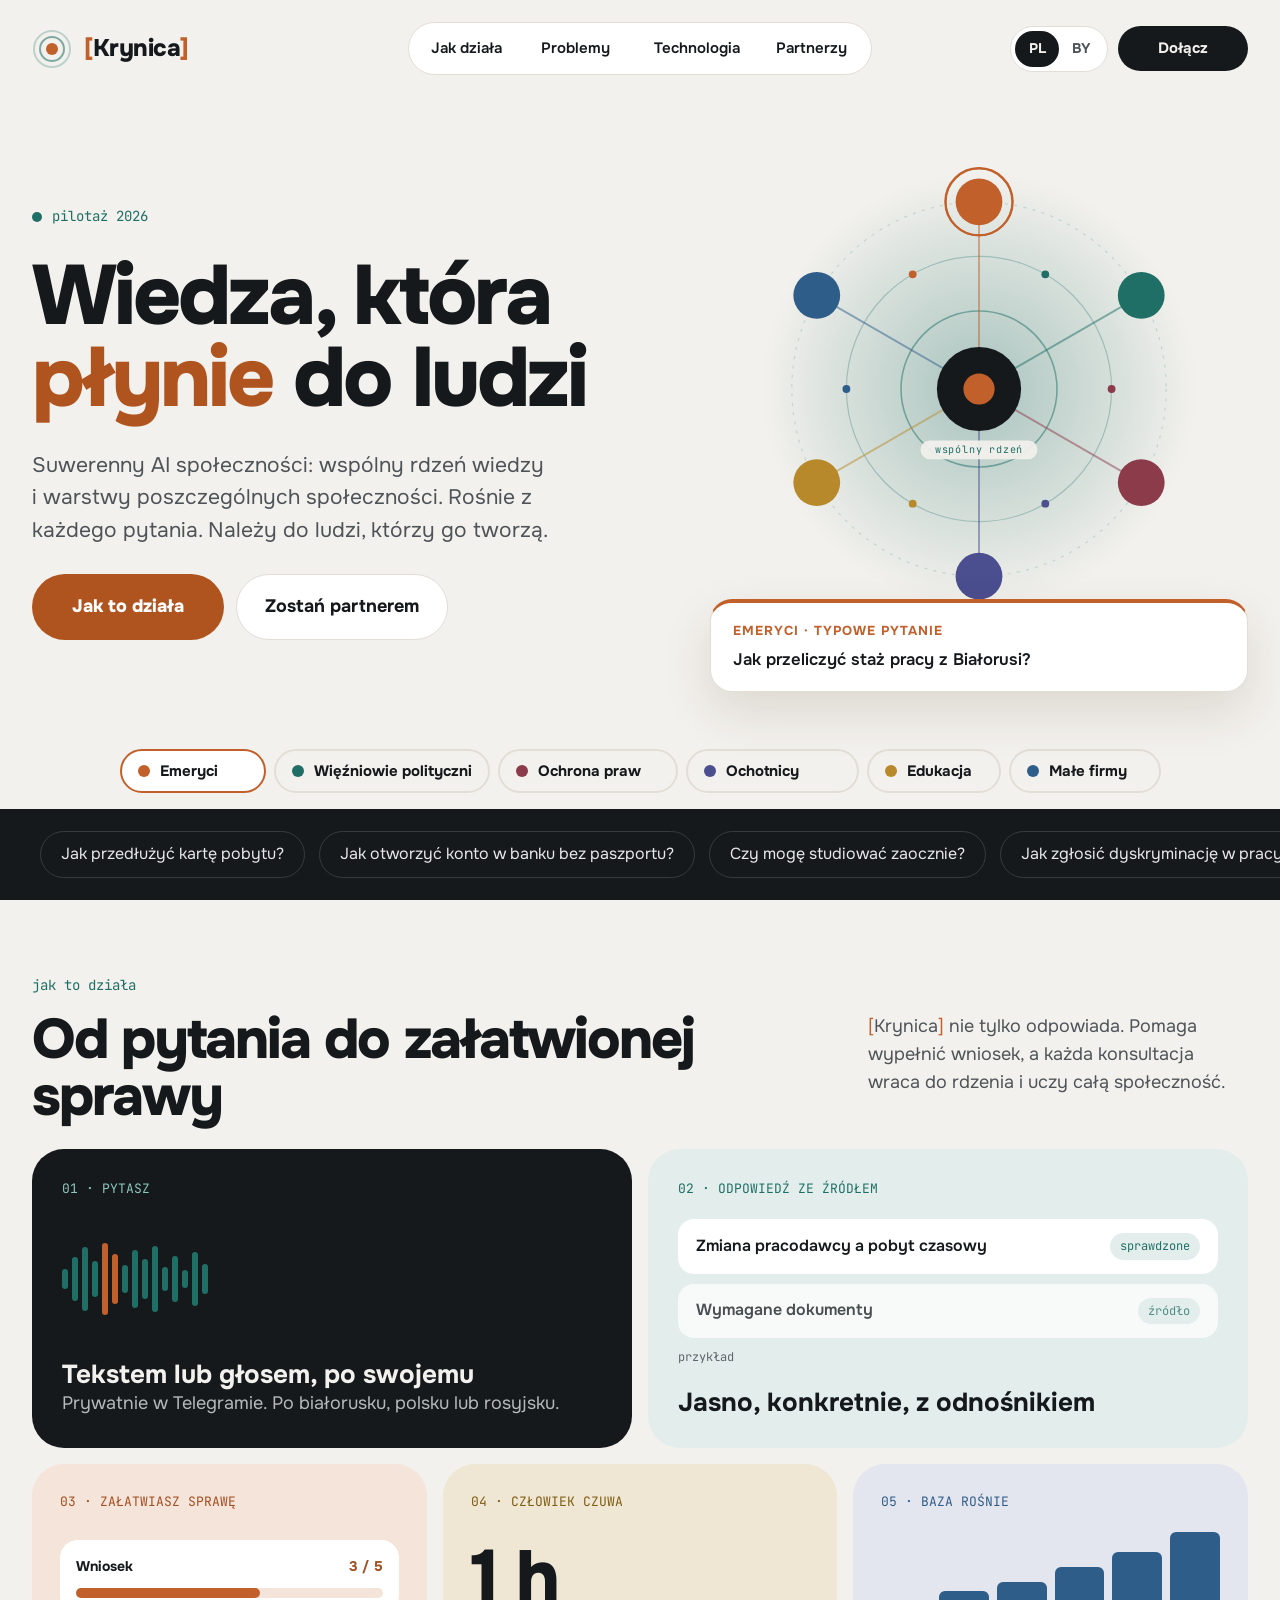
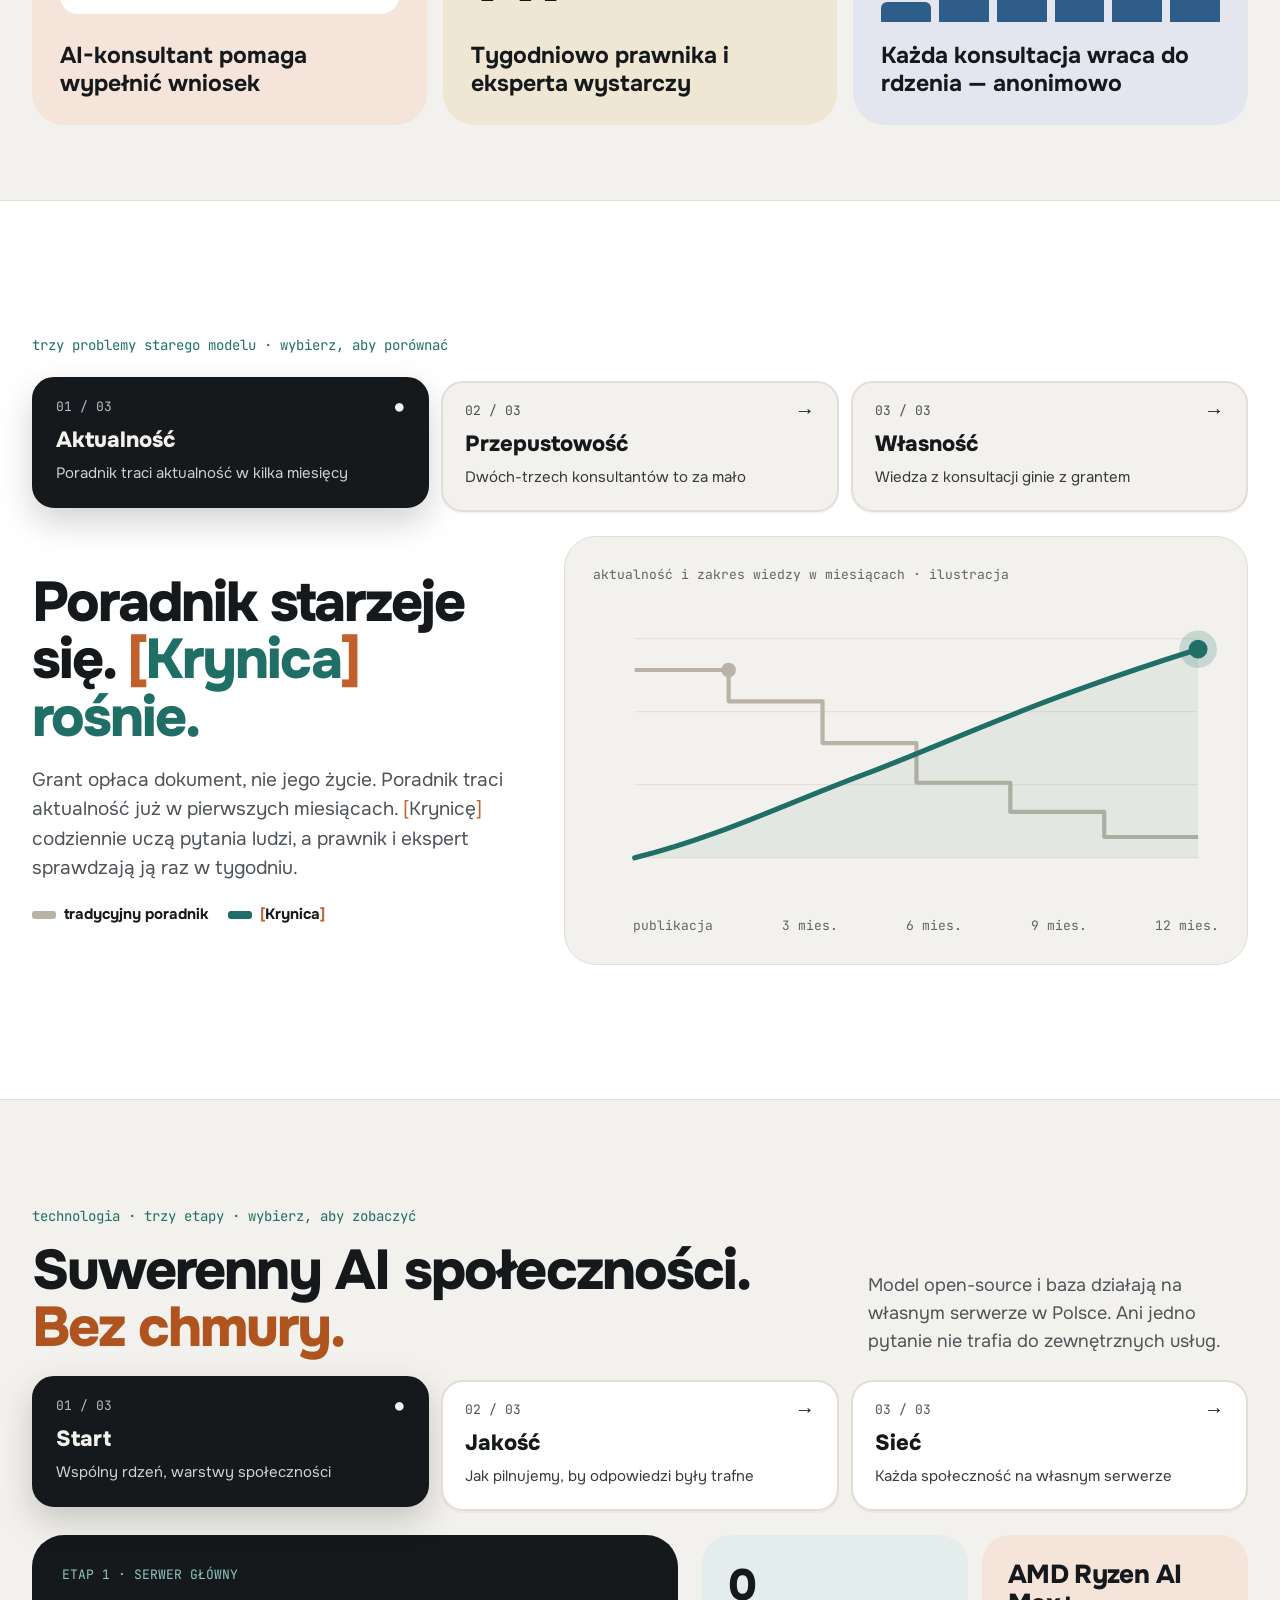
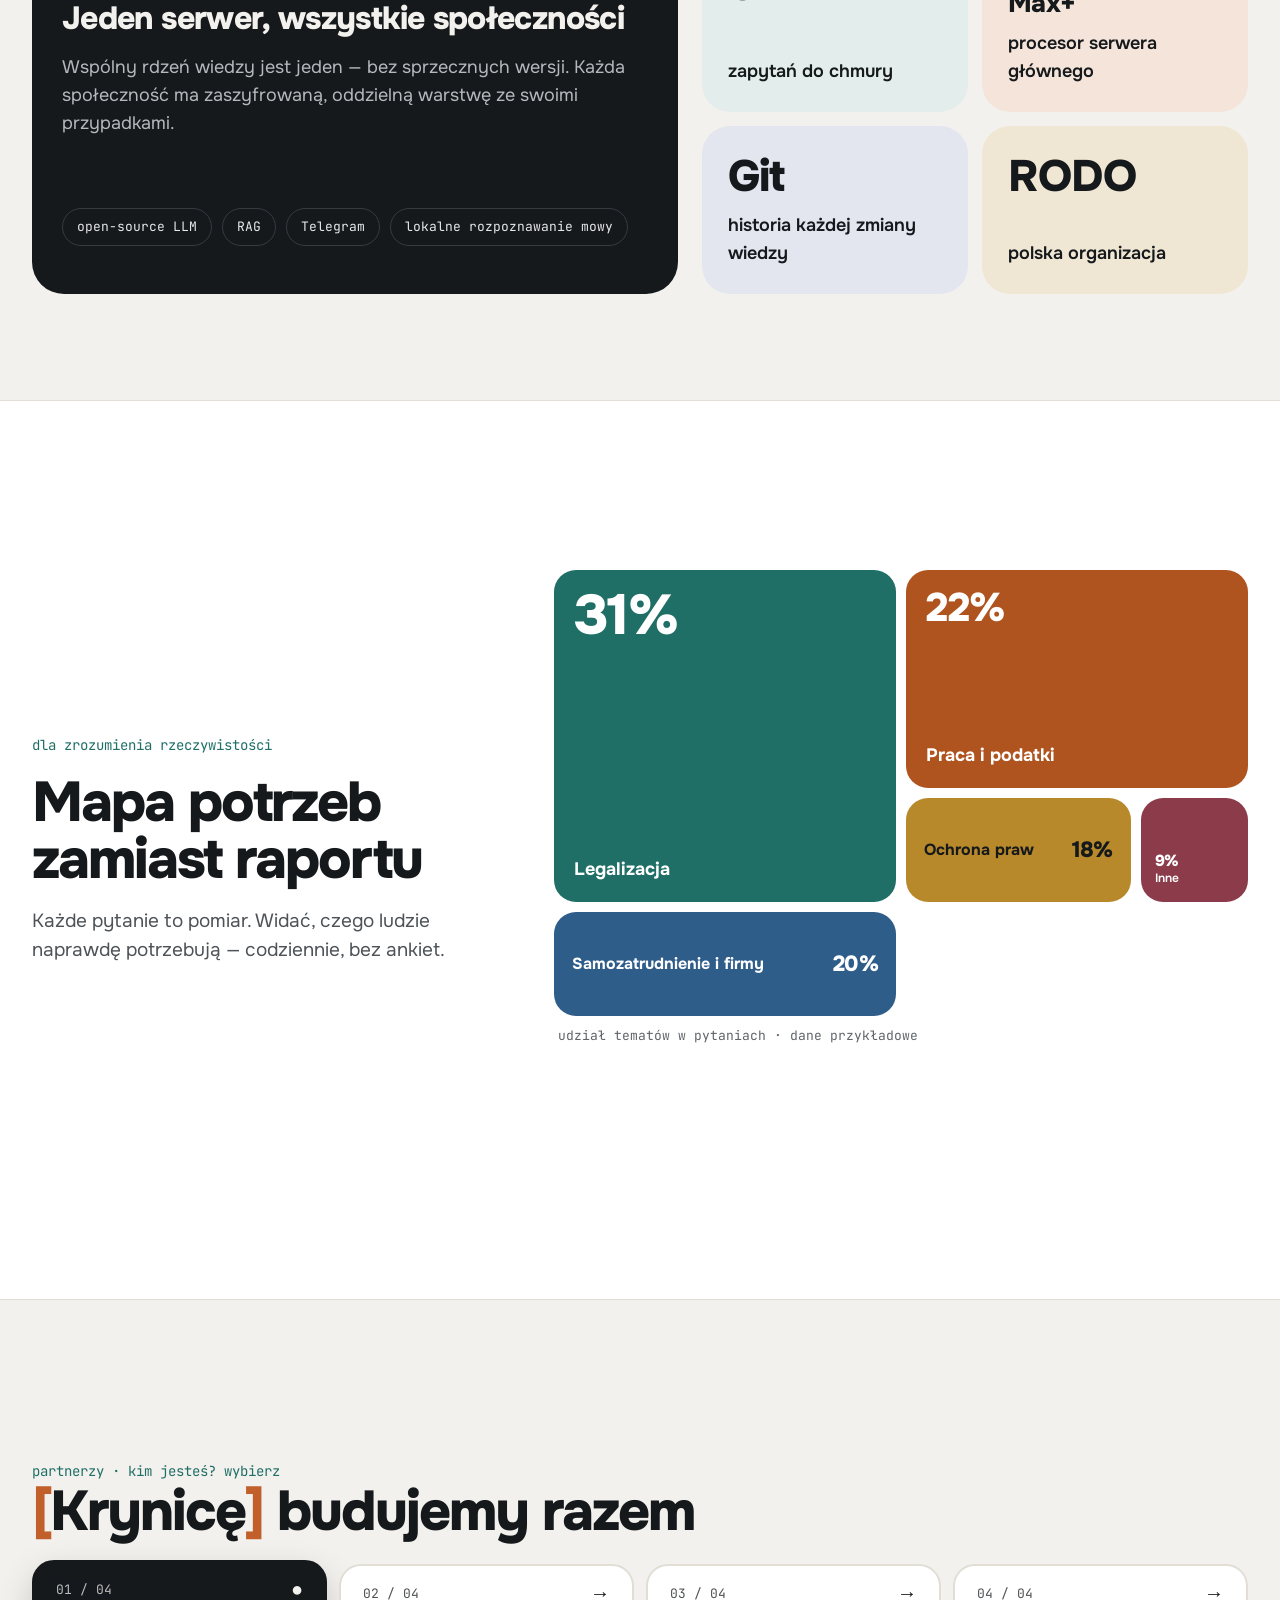
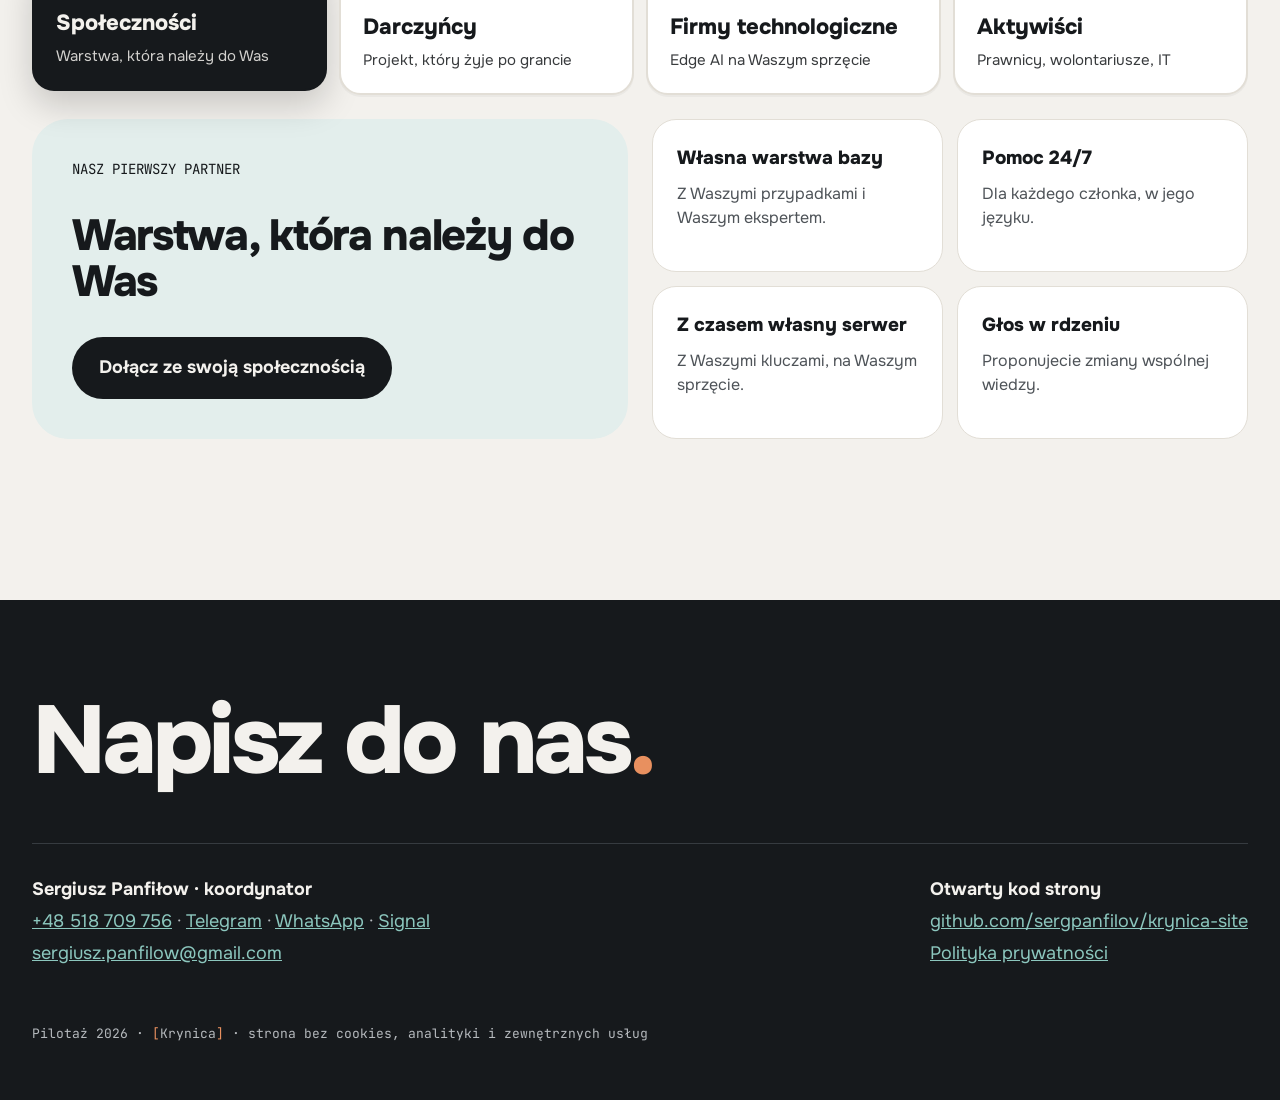
==== commit d86173b3: "Privacy policy page (PL/BY), external links in new tab, gentle scroll snap on desktop Co-Authored-By" ====
--- a/index.html
+++ b/index.html
@@ -482,12 +482,13 @@
     <div class="footer-grid">
       <div>
         <strong><span data-i18n="footer.name">Sergiusz Panfiłow</span> · <span data-i18n="footer.role">koordynator</span></strong>
-        <span><a href="tel:+48518709756">+48 518 709 756</a> <span class="sep">·</span> <a href="https://t.me/+48518709756" rel="noopener">Telegram</a> <span class="sep">·</span> <a href="https://wa.me/48518709756" rel="noopener">WhatsApp</a> <span class="sep">·</span> <a href="https://signal.me/#p/+48518709756" rel="noopener">Signal</a></span>
+        <span><a href="tel:+48518709756">+48 518 709 756</a> <span class="sep">·</span> <a href="https://t.me/+48518709756" target="_blank" rel="noopener">Telegram</a> <span class="sep">·</span> <a href="https://wa.me/48518709756" target="_blank" rel="noopener">WhatsApp</a> <span class="sep">·</span> <a href="https://signal.me/#p/+48518709756" target="_blank" rel="noopener">Signal</a></span>
         <span><a href="mailto:sergiusz.panfilow@gmail.com">sergiusz.panfilow@gmail.com</a></span>
       </div>
       <div>
         <strong data-i18n="footer.code">Otwarty kod strony</strong>
-        <span><a href="https://github.com/sergpanfilov/krynica-site" rel="noopener">github.com/sergpanfilov/krynica-site</a></span>
+        <span><a href="https://github.com/sergpanfilov/krynica-site" target="_blank" rel="noopener">github.com/sergpanfilov/krynica-site</a></span>
+        <span><a href="privacy.html" data-i18n="footer.privacy">Polityka prywatności</a></span>
       </div>
     </div>
     <p class="footer-note" data-i18n="footer.note">Pilotaż 2026 · <span class="br">[</span>Krynica<span class="br">]</span> · strona bez cookies, analityki i zewnętrznych usług</p>
--- a/css/style.css
+++ b/css/style.css
@@ -399,6 +399,21 @@
 /* BY heading is set smaller to stay on two lines; keep the box as tall as the PL heading so nothing below moves */
 @media (min-width: 1100px), (max-width: 640px) {
   html[lang="be"] h1 { min-height: calc(2 * 0.98 * clamp(2.75rem, 7vw, 5.25rem)); align-content: end; }
+}
+
+/* ---------- privacy page ---------- */
+.article { max-width: 46rem; padding-top: 2rem; padding-bottom: 6rem; display: flex; flex-direction: column; gap: 1.25rem; }
+.article h1 { font-size: clamp(2.25rem, 4.5vw, 3.5rem); margin-bottom: 0.5rem; }
+.article h2 { font-size: 1.5rem; letter-spacing: -0.01em; margin-top: 1.25rem; }
+.article p { color: var(--muted); }
+.article .lead { color: var(--ink); }
+.article .updated { font-family: var(--monofont); font-size: 0.8125rem; color: var(--mono); margin-top: 1rem; }
+.article .back { align-self: flex-start; margin-top: 1rem; }
+
+/* ---------- scroll snap (desktop): the page settles on the nearest section ---------- */
+@media (min-width: 1100px) {
+  html { scroll-snap-type: y proximity; }
+  .site-header, .section, .needs, .site-footer { scroll-snap-align: start; }
 }
 
 /* ---------- animations ---------- */
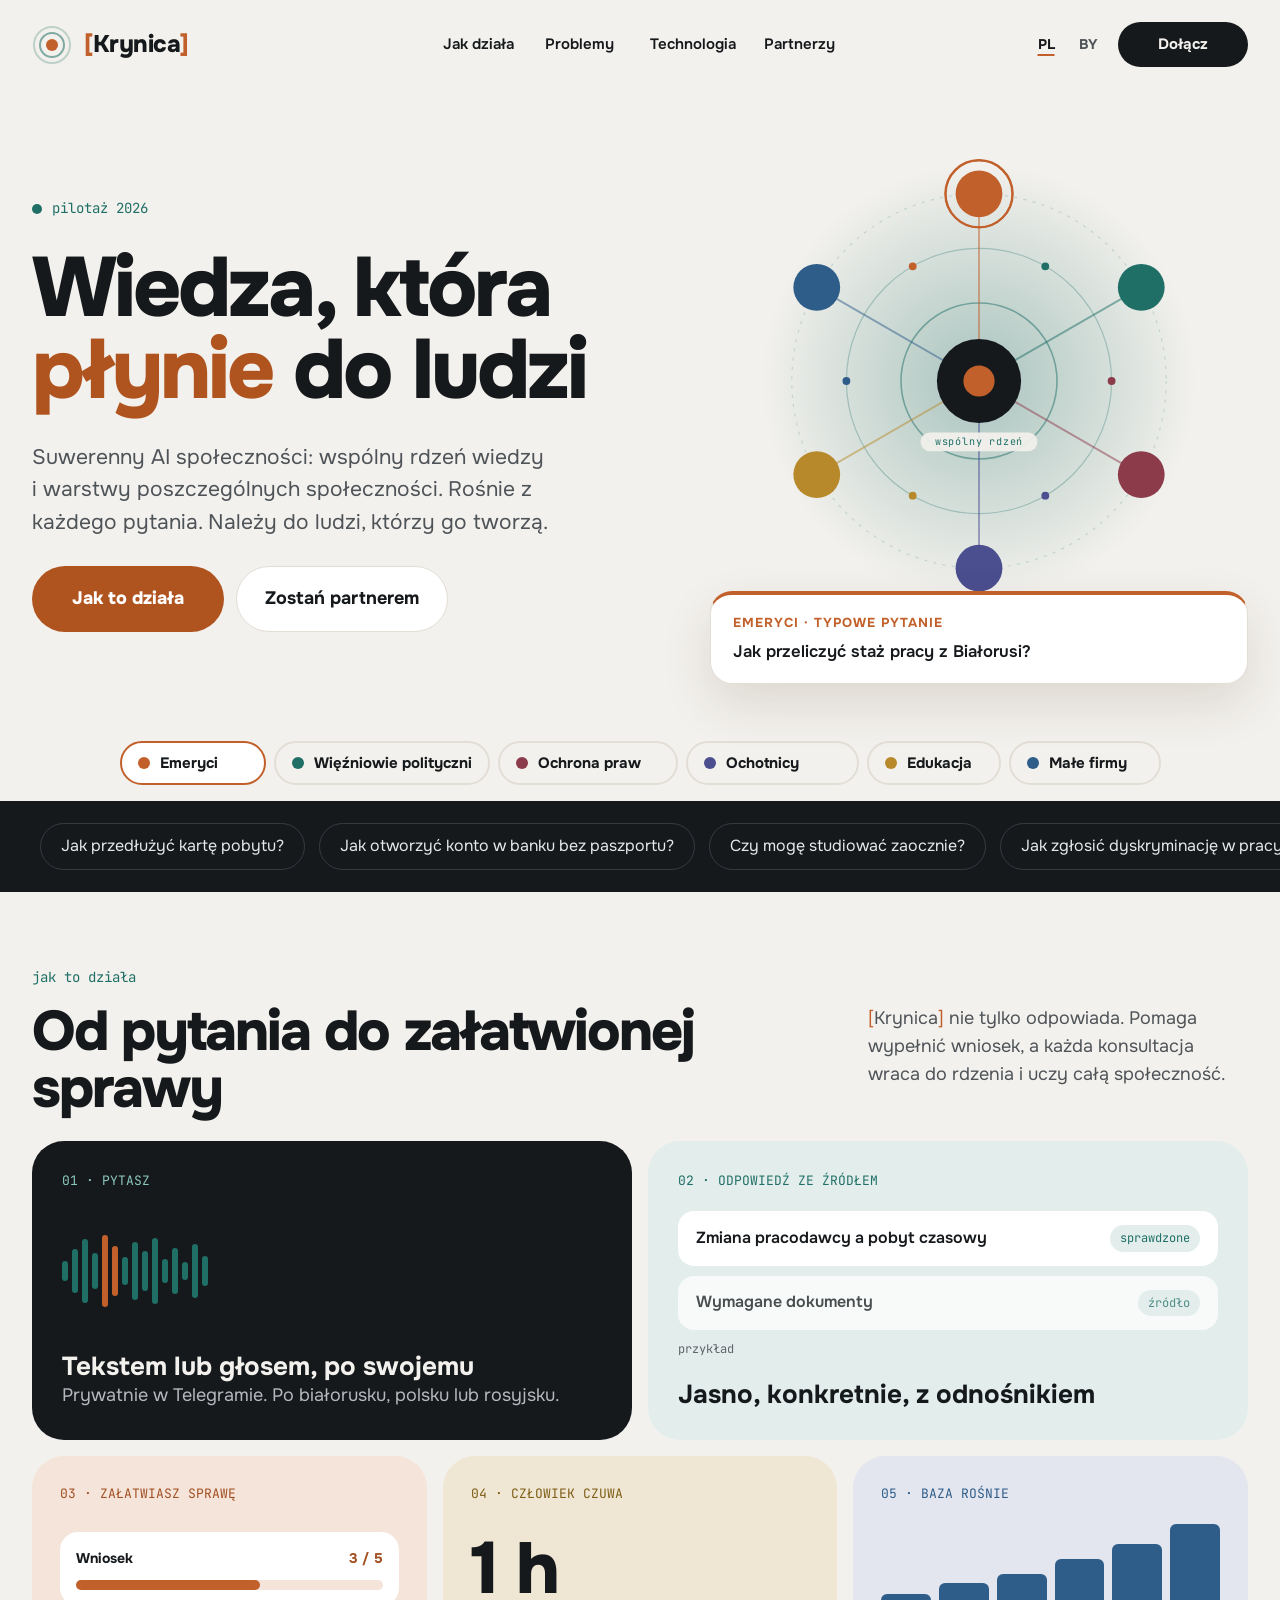
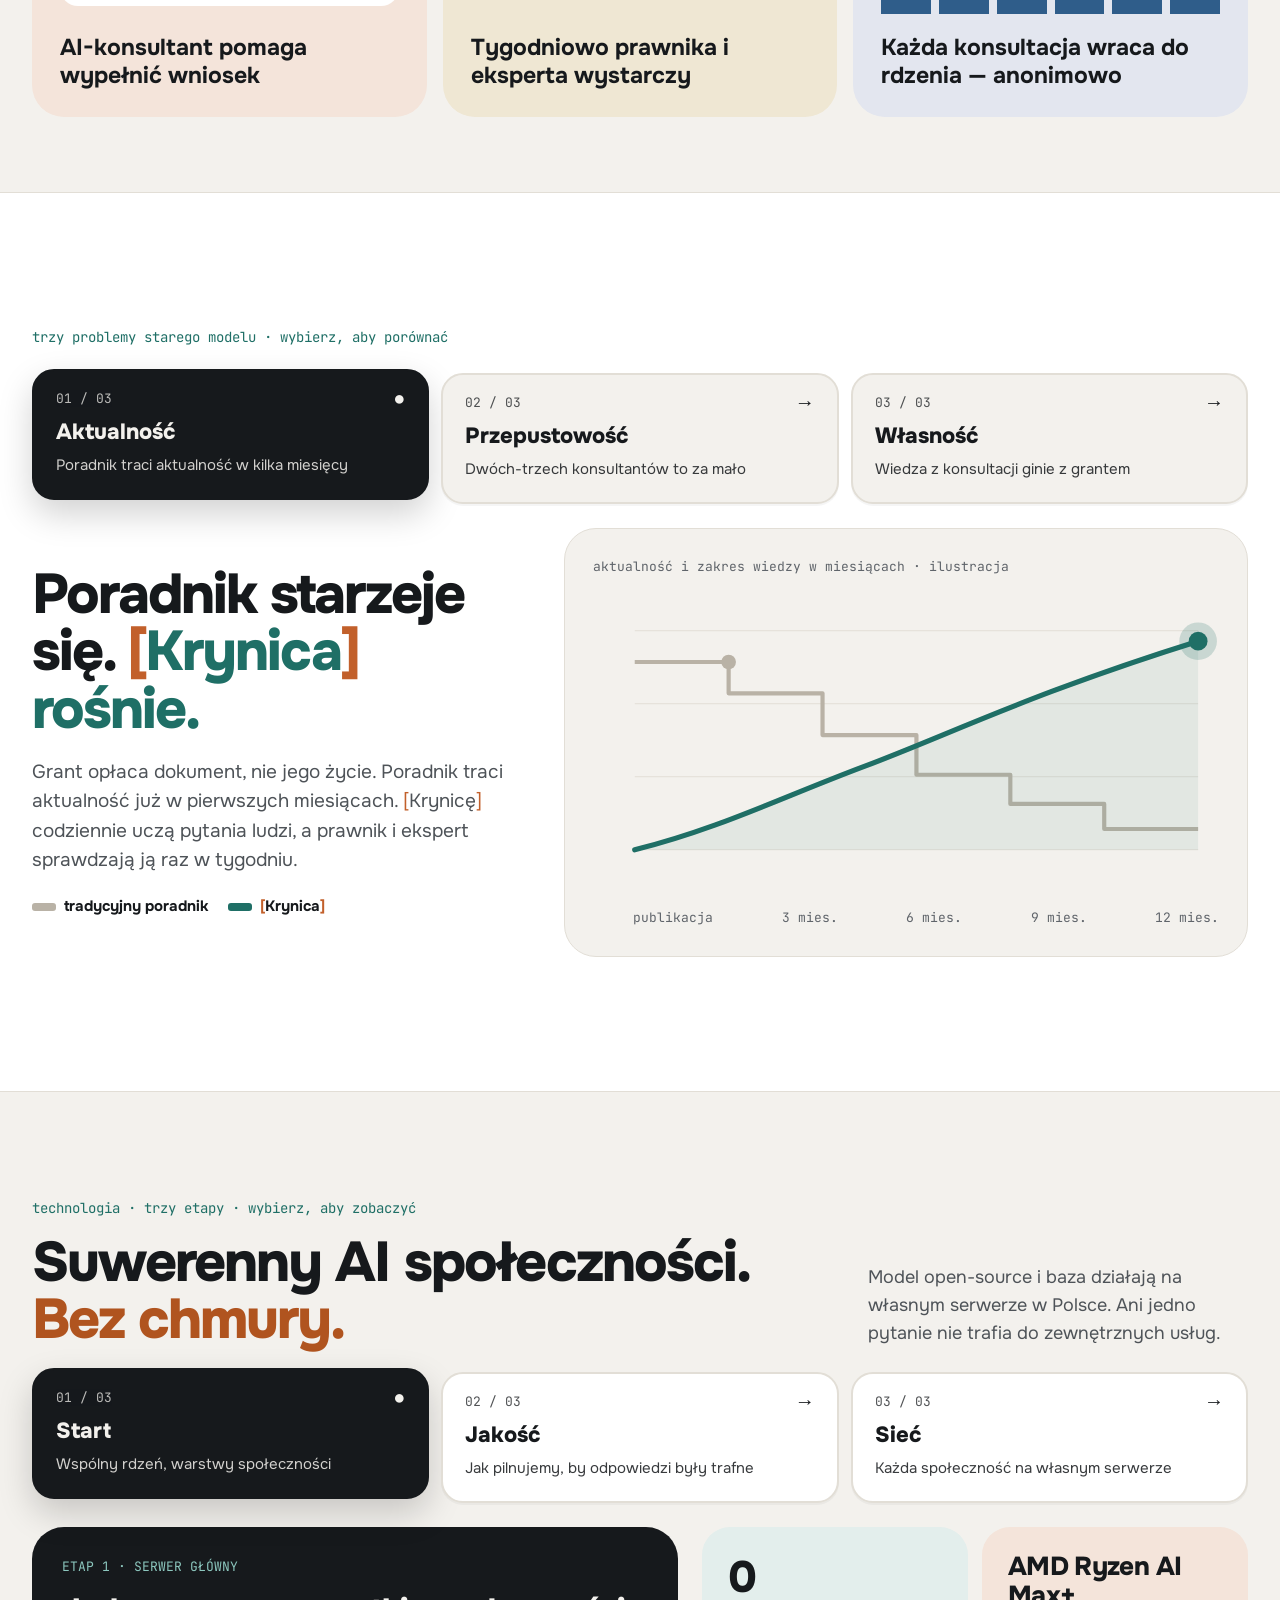
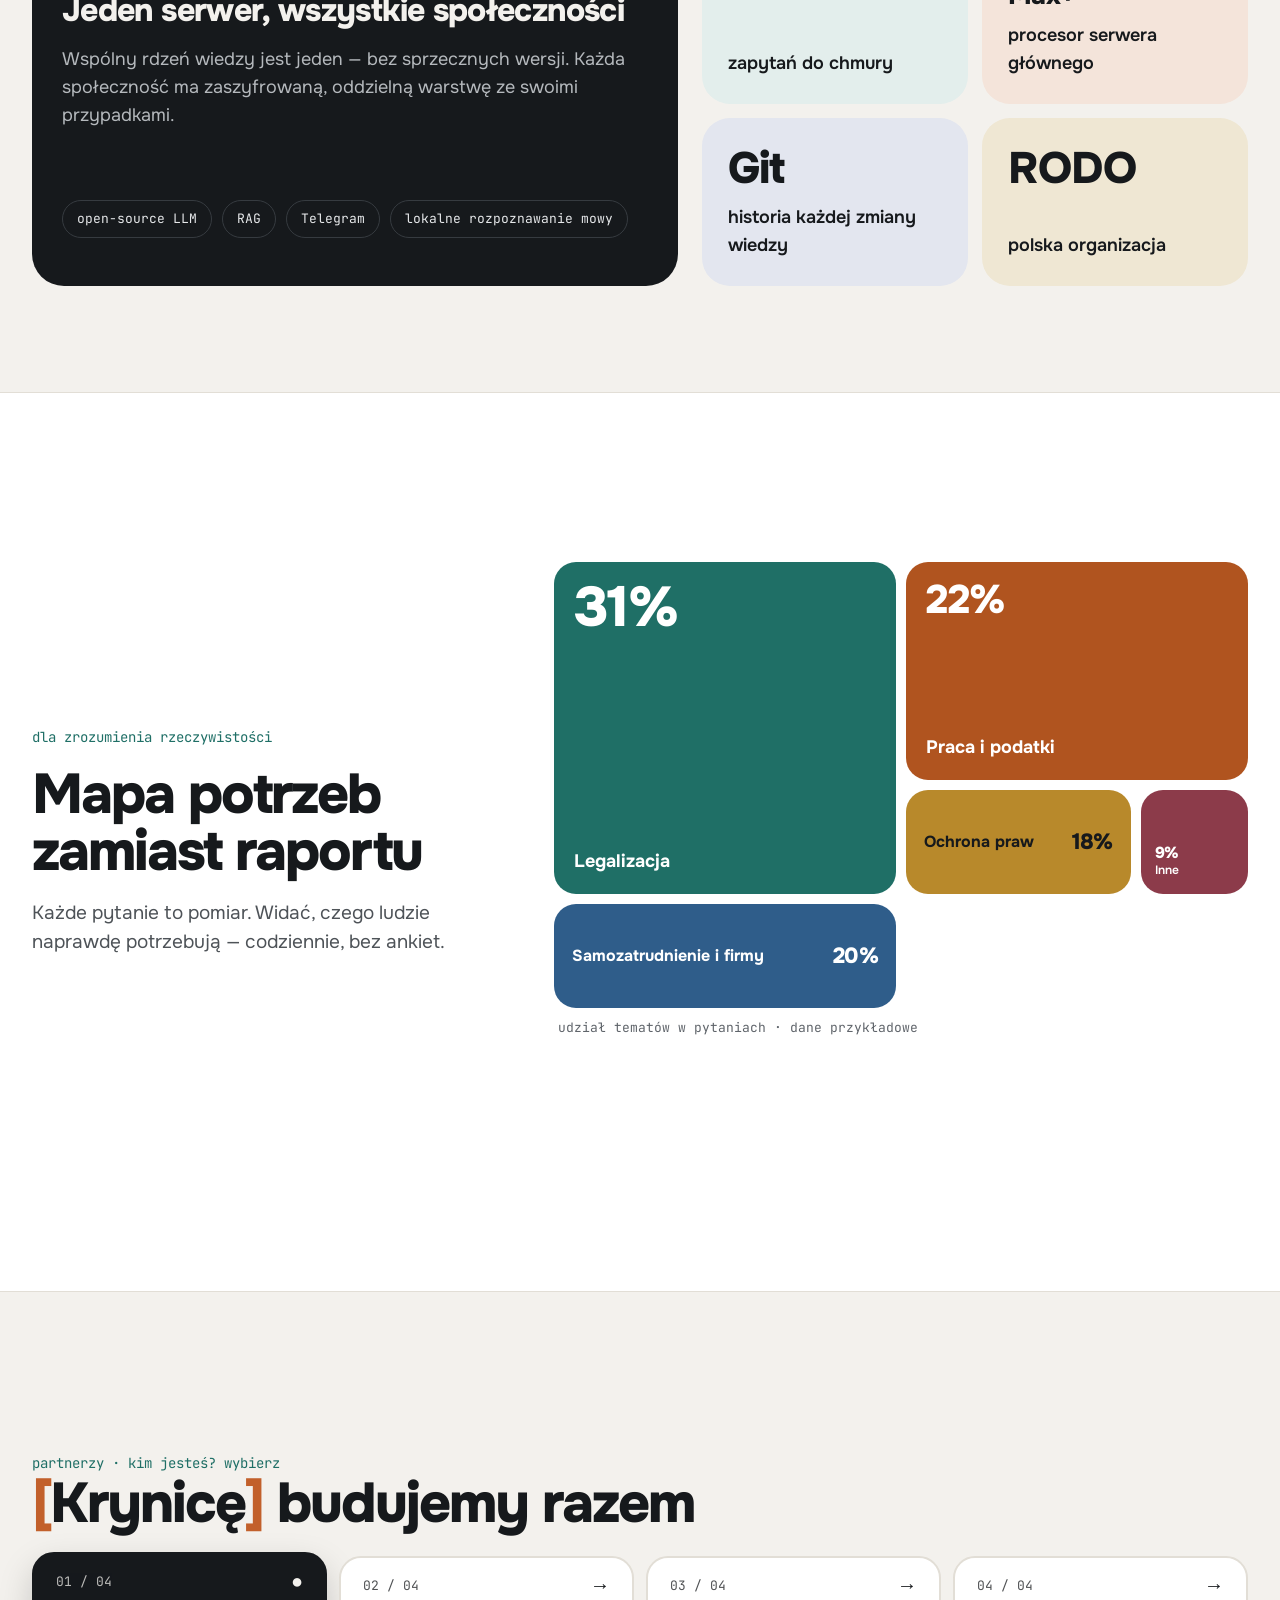
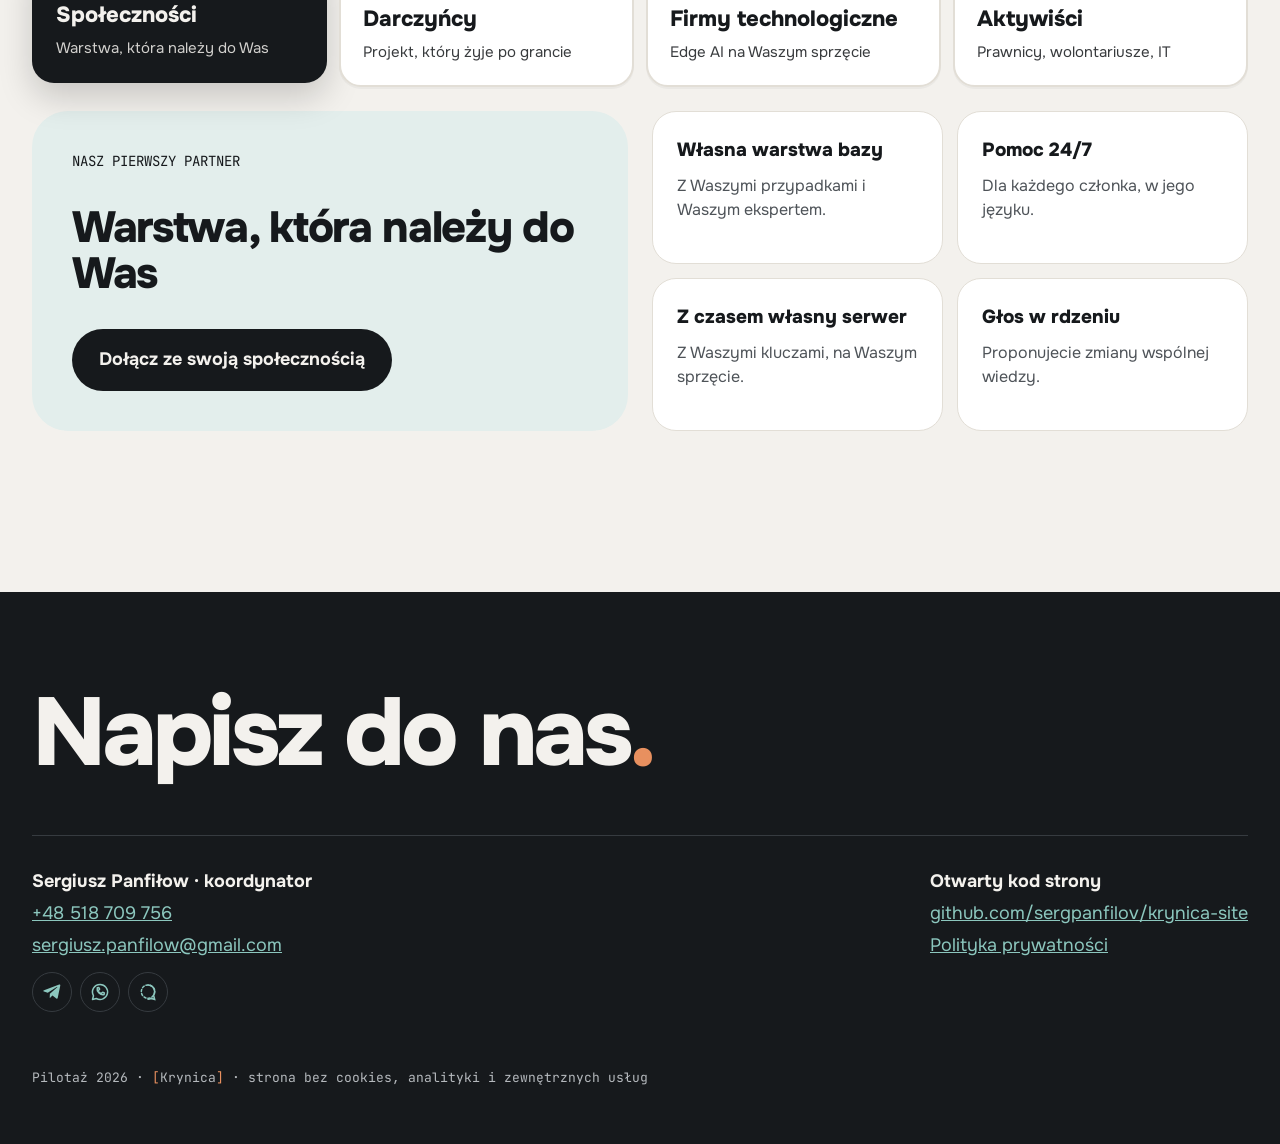
==== commit e5e6da68: "Phone hero: tappable diagram nodes and card arrows instead of chips; messenger icons; BY '1 гадзіна'" ====
--- a/index.html
+++ b/index.html
@@ -78,12 +78,12 @@
           <circle cx="215" cy="447" r="5" fill="#B8892B"/>
           <circle cx="130" cy="300" r="5" fill="#2F5D8A"/>
           <circle cx="215" cy="153" r="5" fill="#C2602B"/>
-          <circle cx="300" cy="60" r="30" fill="#C2602B"/>
-          <circle cx="508" cy="180" r="30" fill="#1F6F66"/>
-          <circle cx="508" cy="420" r="30" fill="#8C3B4A"/>
-          <circle cx="300" cy="540" r="30" fill="#4B4E8F"/>
-          <circle cx="92" cy="420" r="30" fill="#B8892B"/>
-          <circle cx="92" cy="180" r="30" fill="#2F5D8A"/>
+          <circle class="node" data-node="0" cx="300" cy="60" r="30" fill="#C2602B"/>
+          <circle class="node" data-node="1" cx="508" cy="180" r="30" fill="#1F6F66"/>
+          <circle class="node" data-node="2" cx="508" cy="420" r="30" fill="#8C3B4A"/>
+          <circle class="node" data-node="3" cx="300" cy="540" r="30" fill="#4B4E8F"/>
+          <circle class="node" data-node="4" cx="92" cy="420" r="30" fill="#B8892B"/>
+          <circle class="node" data-node="5" cx="92" cy="180" r="30" fill="#2F5D8A"/>
         </g>
         <circle class="orbit-pointer" cx="300" cy="60" r="43" stroke-width="3"/>
         <circle class="orbit-pulse" cx="300" cy="60" r="43" stroke-width="2"/>
@@ -93,7 +93,13 @@
         <text class="orbit-label" x="300" y="382" text-anchor="middle" data-i18n="hero.core">wspólny rdzeń</text>
       </svg>
       <div class="q-card" aria-live="polite">
-        <p class="q-card-label"><span class="q-card-name">Emeryci</span> · <span data-i18n="hero.cardLabel">typowe pytanie</span></p>
+        <div class="q-card-head">
+          <p class="q-card-label"><span class="q-card-name">Emeryci</span> · <span data-i18n="hero.cardLabel">typowe pytanie</span></p>
+          <div class="q-nav">
+            <button type="button" class="q-prev" data-i18n-attr="aria-label:hero.prev" aria-label="Poprzednia społeczność">&#8249;</button>
+            <button type="button" class="q-next" data-i18n-attr="aria-label:hero.next" aria-label="Następna społeczność">&#8250;</button>
+          </div>
+        </div>
         <p class="q-card-text"><span class="i18n-text">Jak przeliczyć staż pracy z Białorusi?</span></p>
       </div>
     </div>
@@ -482,8 +488,13 @@
     <div class="footer-grid">
       <div>
         <strong><span data-i18n="footer.name">Sergiusz Panfiłow</span> · <span data-i18n="footer.role">koordynator</span></strong>
-        <span><a href="tel:+48518709756">+48 518 709 756</a> <span class="sep">·</span> <a href="https://t.me/+48518709756" target="_blank" rel="noopener">Telegram</a> <span class="sep">·</span> <a href="https://wa.me/48518709756" target="_blank" rel="noopener">WhatsApp</a> <span class="sep">·</span> <a href="https://signal.me/#p/+48518709756" target="_blank" rel="noopener">Signal</a></span>
+        <span><a href="tel:+48518709756">+48 518 709 756</a></span>
         <span><a href="mailto:sergiusz.panfilow@gmail.com">sergiusz.panfilow@gmail.com</a></span>
+        <span class="icons">
+          <a class="icon" href="https://t.me/+48518709756" target="_blank" rel="noopener" aria-label="Telegram" title="Telegram"><svg viewBox="0 0 24 24" width="20" height="20" fill="currentColor" aria-hidden="true"><path d="M21.9 4.4 18.9 19c-.2 1-.9 1.3-1.7.8l-4.7-3.5-2.3 2.2c-.3.3-.5.5-1 .5l.3-4.9 8.8-7.9c.4-.3-.1-.5-.6-.2L6.9 12.8 2.3 11.4c-1-.3-1-1 .2-1.5L20.6 3c.8-.3 1.6.2 1.3 1.4z"/></svg></a>
+          <a class="icon" href="https://wa.me/48518709756" target="_blank" rel="noopener" aria-label="WhatsApp" title="WhatsApp"><svg viewBox="0 0 24 24" width="20" height="20" fill="none" stroke="currentColor" stroke-width="1.8" stroke-linecap="round" stroke-linejoin="round" aria-hidden="true"><path d="M12 3a9 9 0 0 0-7.8 13.5L3 21l4.6-1.2A9 9 0 1 0 12 3z"/><path d="M8.6 8.3c.2 2.4 2.7 5 5.1 5.4l1.5-1.4 2 .9-.3 1.9c-4.3 1.1-9.3-3.9-8.2-8.2l1.9-.3.9 2-1.4 1.5"/></svg></a>
+          <a class="icon" href="https://signal.me/#p/+48518709756" target="_blank" rel="noopener" aria-label="Signal" title="Signal"><svg viewBox="0 0 24 24" width="20" height="20" fill="none" stroke="currentColor" stroke-width="1.8" stroke-linecap="round" aria-hidden="true"><circle cx="12" cy="11.5" r="8" stroke-dasharray="2.6 2.4"/><path d="M12 3.5a8 8 0 0 1 8 8c0 1.6-.5 3.1-1.3 4.4L20 21l-4.2-1.3a8 8 0 0 1-3.8 1" stroke-dasharray="none"/></svg></a>
+        </span>
       </div>
       <div>
         <strong data-i18n="footer.code">Otwarty kod strony</strong>
--- a/css/style.css
+++ b/css/style.css
@@ -164,19 +164,17 @@
 }
 .logo { display: flex; align-items: center; gap: 0.75rem; color: var(--ink); text-decoration: none; }
 .logo-text { font-size: 1.5rem; font-weight: 800; letter-spacing: -0.02em; }
-.nav {
-  display: flex; flex-wrap: wrap; gap: 0.25rem; background: var(--surface); border: 1px solid var(--line);
-  border-radius: 62.4375rem; padding: 0.375rem; font-size: 0.9375rem; font-weight: 600;
-}
-.nav a { padding: 0.5rem 1rem; border-radius: 62.4375rem; color: var(--ink); text-decoration: none; }
-.nav a:hover { background: var(--tint1); }
+.nav { display: flex; flex-wrap: wrap; gap: 0.25rem; font-size: 0.9375rem; font-weight: 600; }
+.nav a { padding: 0.5rem 0.75rem; border-radius: 999px; color: var(--ink); text-decoration: none; }
+.nav a:hover { color: var(--primary); }
 .header-tools { display: flex; gap: 0.625rem; align-items: center; }
-.lang-switch { display: flex; background: var(--surface); border: 1px solid var(--line); border-radius: 62.4375rem; padding: 0.25rem; }
+.lang-switch { display: flex; gap: 0.125rem; }
 .lang {
-  min-height: 2.25rem; min-width: 2.75rem; border: 0; background: transparent; border-radius: 62.4375rem;
-  padding: 0.375rem 0.75rem; font-size: 0.875rem; font-weight: 700; color: var(--muted);
-}
-.lang[aria-pressed="true"] { background: var(--ink); color: var(--bg); }
+  min-height: 2.25rem; min-width: 2.5rem; border: 0; background: transparent; border-radius: 999px;
+  padding: 0.375rem 0.5rem; font-size: 0.875rem; font-weight: 700; color: var(--muted);
+}
+.lang:hover { color: var(--ink); }
+.lang[aria-pressed="true"] { color: var(--ink); text-decoration: underline; text-decoration-color: var(--accent); text-decoration-thickness: 2px; text-underline-offset: 5px; }
 
 /* ---------- hero ---------- */
 .hero { padding: 1rem 0 0.5rem; display: flex; align-items: center; }
@@ -202,6 +200,13 @@
   border-radius: 1.375rem; padding: 1.125rem 1.375rem; box-shadow: 0 1.25rem 3.125rem rgba(60, 40, 10, 0.12);
   display: flex; flex-direction: column; gap: 0.375rem; animation: rise 0.6s ease-out;
 }
+.q-card-head { display: flex; justify-content: space-between; align-items: center; gap: 0.5rem; }
+.q-nav { display: none; gap: 0.25rem; flex: none; }
+.q-nav button {
+  width: 2.25rem; height: 2.25rem; border-radius: 50%; border: 1px solid var(--line); background: var(--bg);
+  font-size: 1.375rem; line-height: 1; font-weight: 400; color: var(--ink); display: inline-flex; align-items: center; justify-content: center; padding: 0 0 0.125rem;
+}
+.node { cursor: pointer; }
 .q-card-label { font-size: 0.8125rem; font-weight: 700; letter-spacing: 1px; text-transform: uppercase; color: var(--pick); white-space: nowrap; overflow: hidden; text-overflow: ellipsis; }
 .q-card-text { font-size: clamp(0.9375rem, 1.3vw, 1.125rem); font-weight: 600; }
 
@@ -380,7 +385,12 @@
 .footer-grid > div { display: flex; flex-direction: column; gap: 0.25rem; }
 .footer-grid strong { font-weight: 700; }
 .footer-grid a { color: var(--teal-light); }
-.footer-grid .sep { color: var(--dark-muted); }
+.footer-grid .icons { display: flex; gap: 0.5rem; margin-top: 0.5rem; }
+.icon {
+  display: inline-flex; align-items: center; justify-content: center; width: 2.5rem; height: 2.5rem;
+  border-radius: 50%; border: 1px solid var(--dark-line); color: var(--teal-light); transition: border-color 0.2s, color 0.2s;
+}
+.icon:hover { border-color: var(--teal-light); color: var(--bg); }
 .footer-note { font-family: var(--monofont); font-size: 0.8125rem; color: var(--dark-muted); }
 
 /* ---------- stable width/height across languages ----------
@@ -456,9 +466,14 @@
   .tile, .tile-2 { grid-column: span 6; padding: 1.5rem; min-height: 0; }
   .tile-title, .tile-2 .tile-title { font-size: 1.375rem; }
   .big-number { font-size: 3.5rem; }
-  .tabs, .tabs-4 { grid-template-columns: 1fr; }
-  .tab { padding: 1rem 1.125rem 1.25rem; }
-  .tab-label { font-size: 1.1875rem; }
+  /* compact segmented tabs on phones: label only, content right below */
+  .tabs { grid-template-columns: repeat(3, minmax(0, 1fr)); gap: 0.375rem; }
+  .tabs-4 { grid-template-columns: repeat(2, minmax(0, 1fr)); }
+  .tab { padding: 0.625rem 0.375rem; border-radius: 0.875rem; gap: 0; align-items: center; text-align: center; box-shadow: none; }
+  .tab[aria-selected="true"] { transform: none; box-shadow: none; }
+  .tab-head, .tab-teaser, .tab-teaser[data-ghost] { display: none; }
+  .tab-label { font-size: 0.8125rem; line-height: 1.2; }
+  .tab-label[data-ghost] { justify-items: center; }
   .chart { padding: 1.125rem; }
   .flow-bar { flex-direction: column; height: auto; }
   .flow-bar span { padding: 0.625rem 0.875rem; }
@@ -474,13 +489,23 @@
   .cell-d { grid-column: span 4; }
   .cell-e { grid-column: span 2; }
   .axis { font-size: 0.6875rem; padding-left: 1.5rem; }
-  .q-card { margin-top: -0.375rem; }
+  /* phones: the diagram itself is the picker (tap a node) plus arrows on the card; no chip row */
+  .picker { display: none; }
+  .orbit-svg { width: min(100%, 19rem); }
+  .q-card { margin-top: -0.5rem; padding: 0.875rem 1.125rem; }
+  .q-nav { display: flex; }
+  .q-card-text { font-size: 1rem; min-height: calc(2 * 1.55 * 1rem); } /* two lines in both languages */
+  .hero-copy { gap: 1rem; }
+  .hero-copy .lead { font-size: 1rem; }
   .partner-card { padding: 1.75rem; min-height: 0; }
   .offers { grid-template-columns: 1fr; }
   .footer-grid { flex-direction: column; }
   .site-footer .wrap { padding-top: 4rem; gap: 2.25rem; }
   .nav { font-size: 0.875rem; gap: 0; }
-  .nav a { padding: 0.5rem 0.625rem; }
+  .nav a { padding: 0.5rem 0.5rem; }
+}
+@media (max-width: 370px) {
+  .tab-label { font-size: 0.75rem; }
 }
 @media (max-width: 400px) {
   .nav { font-size: 0.8125rem; }
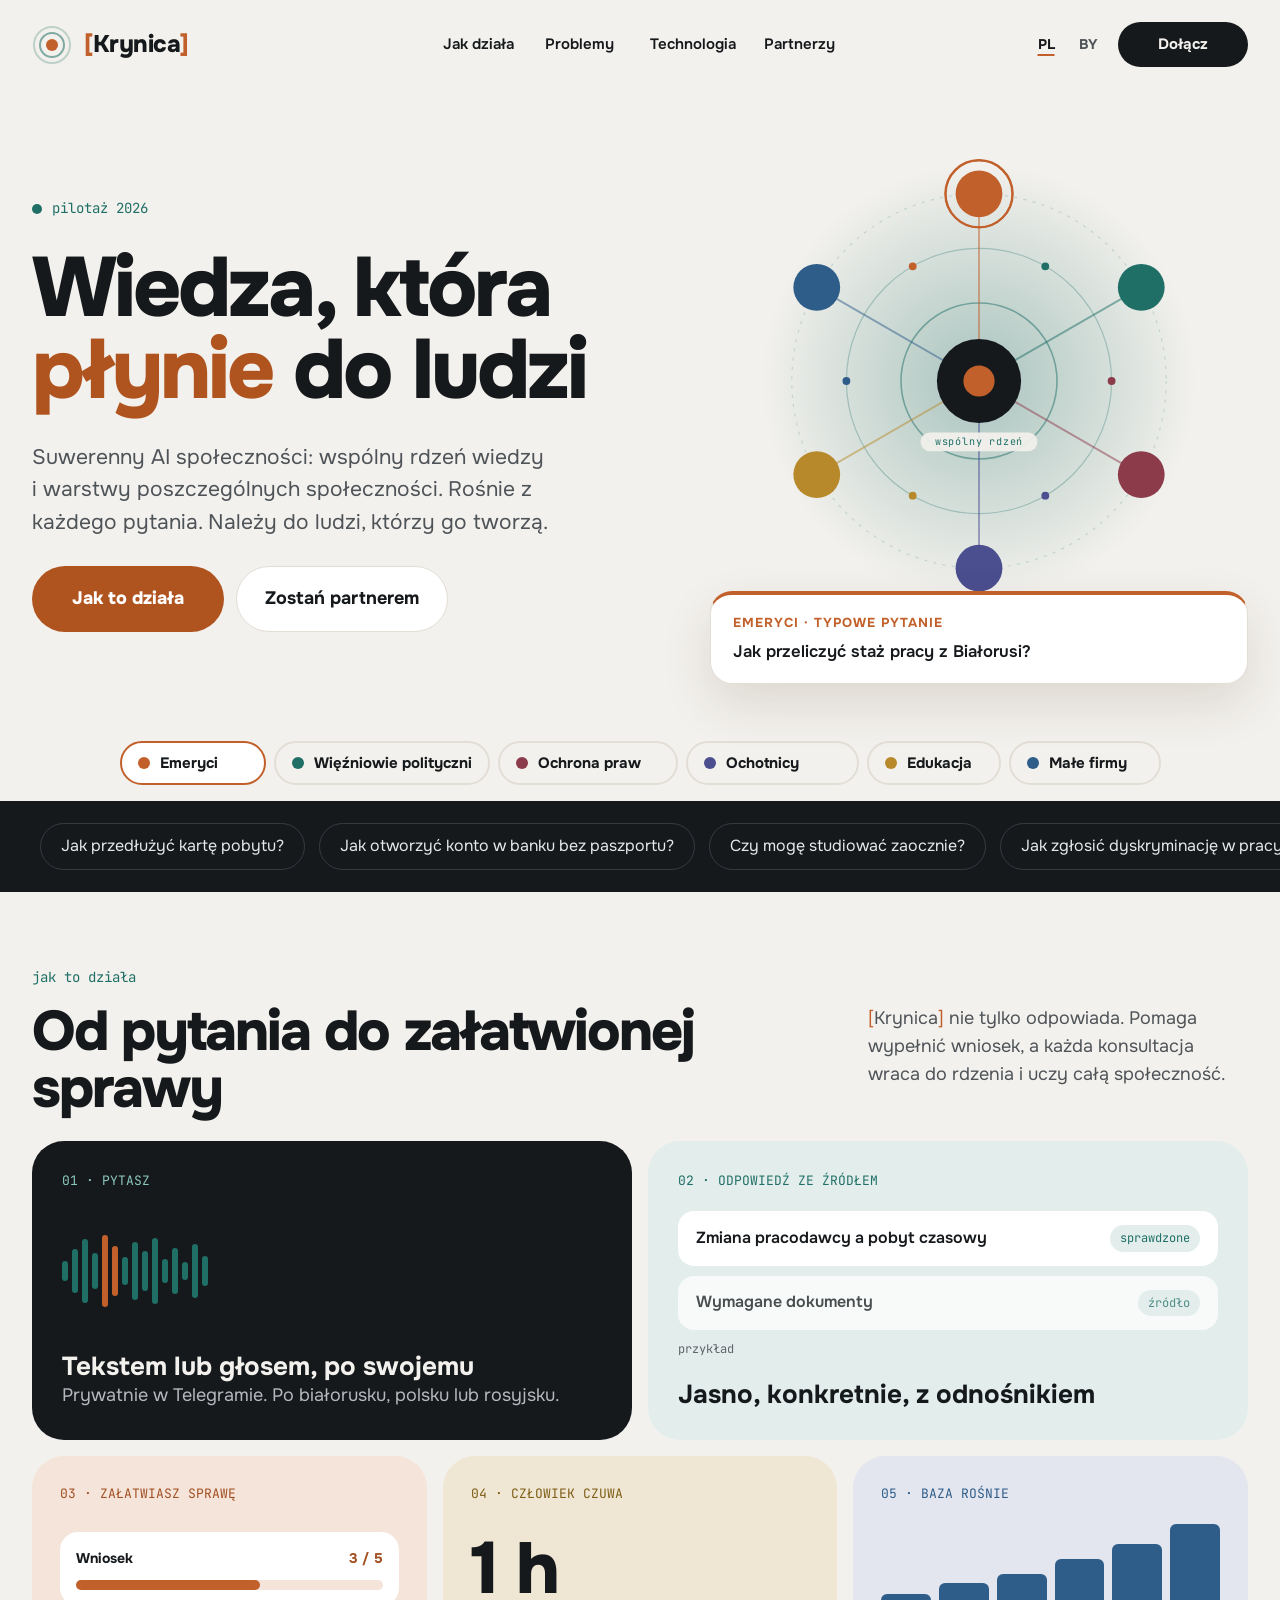
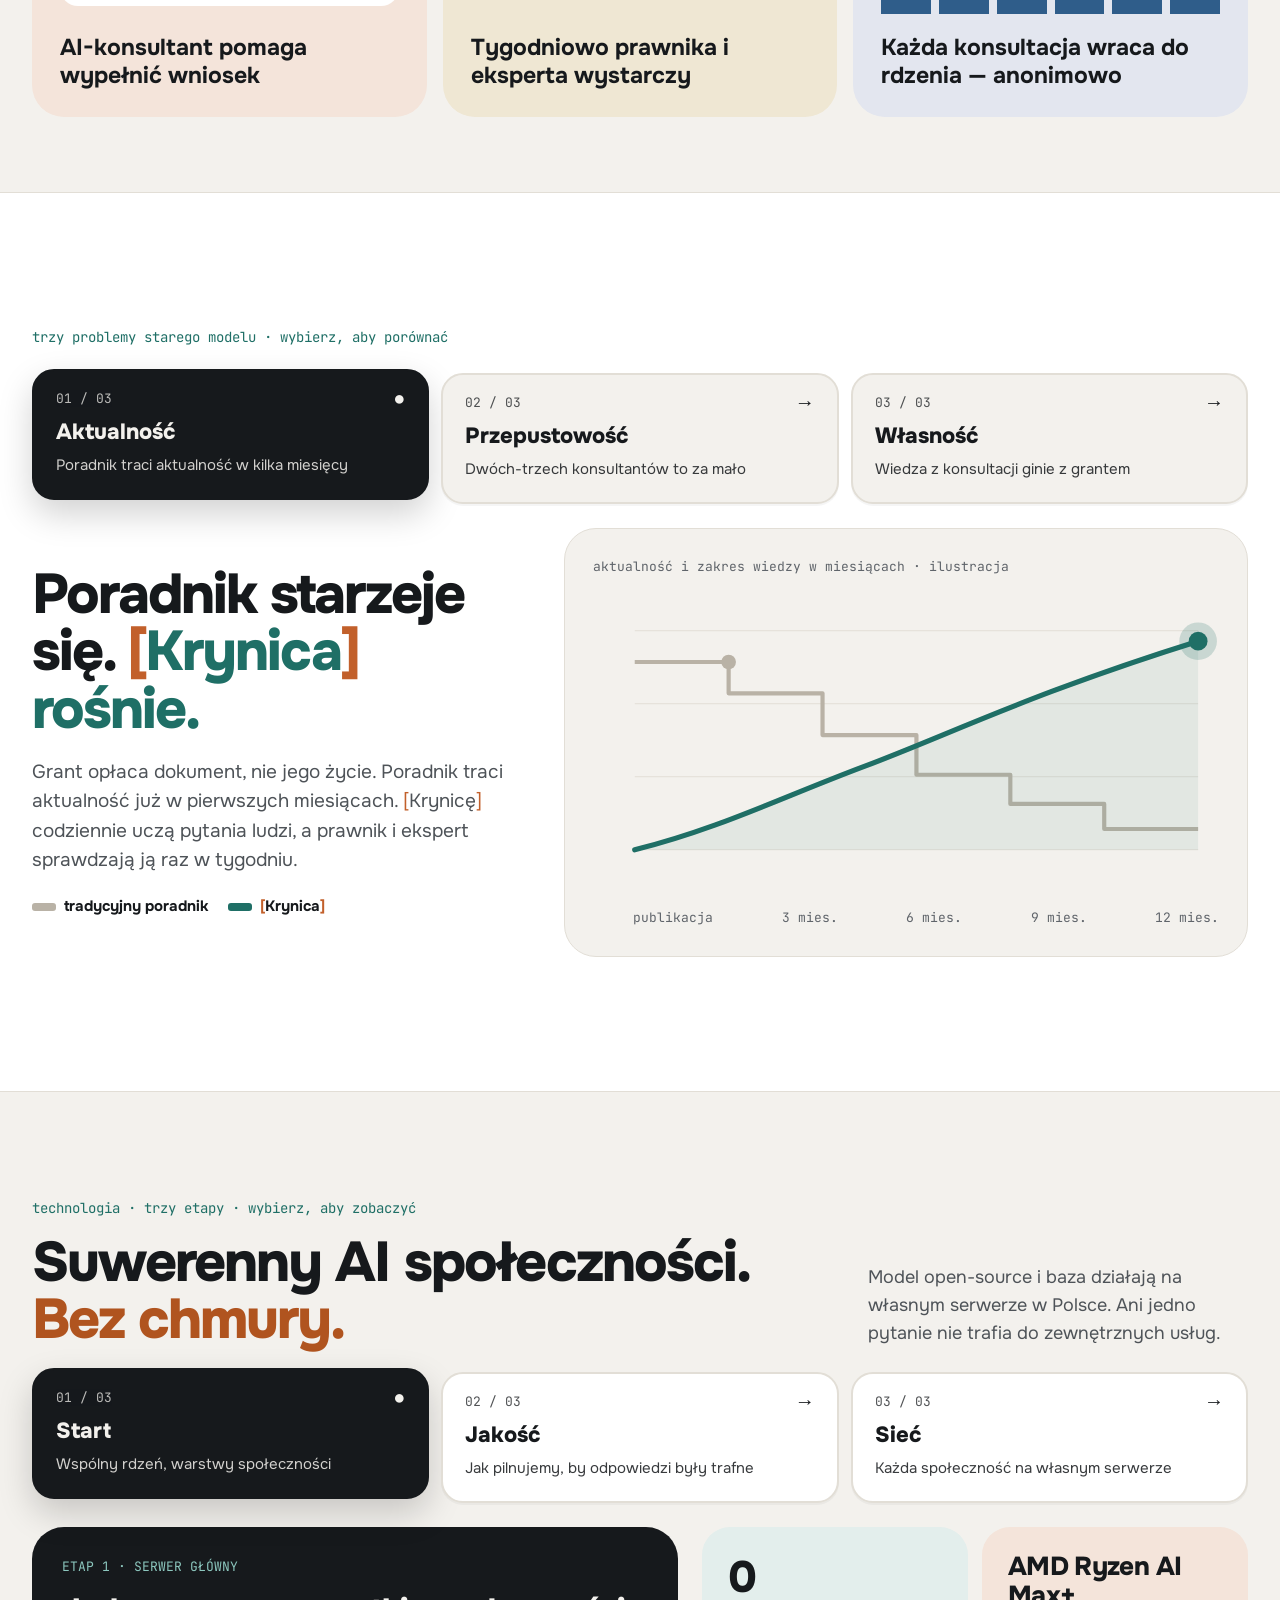
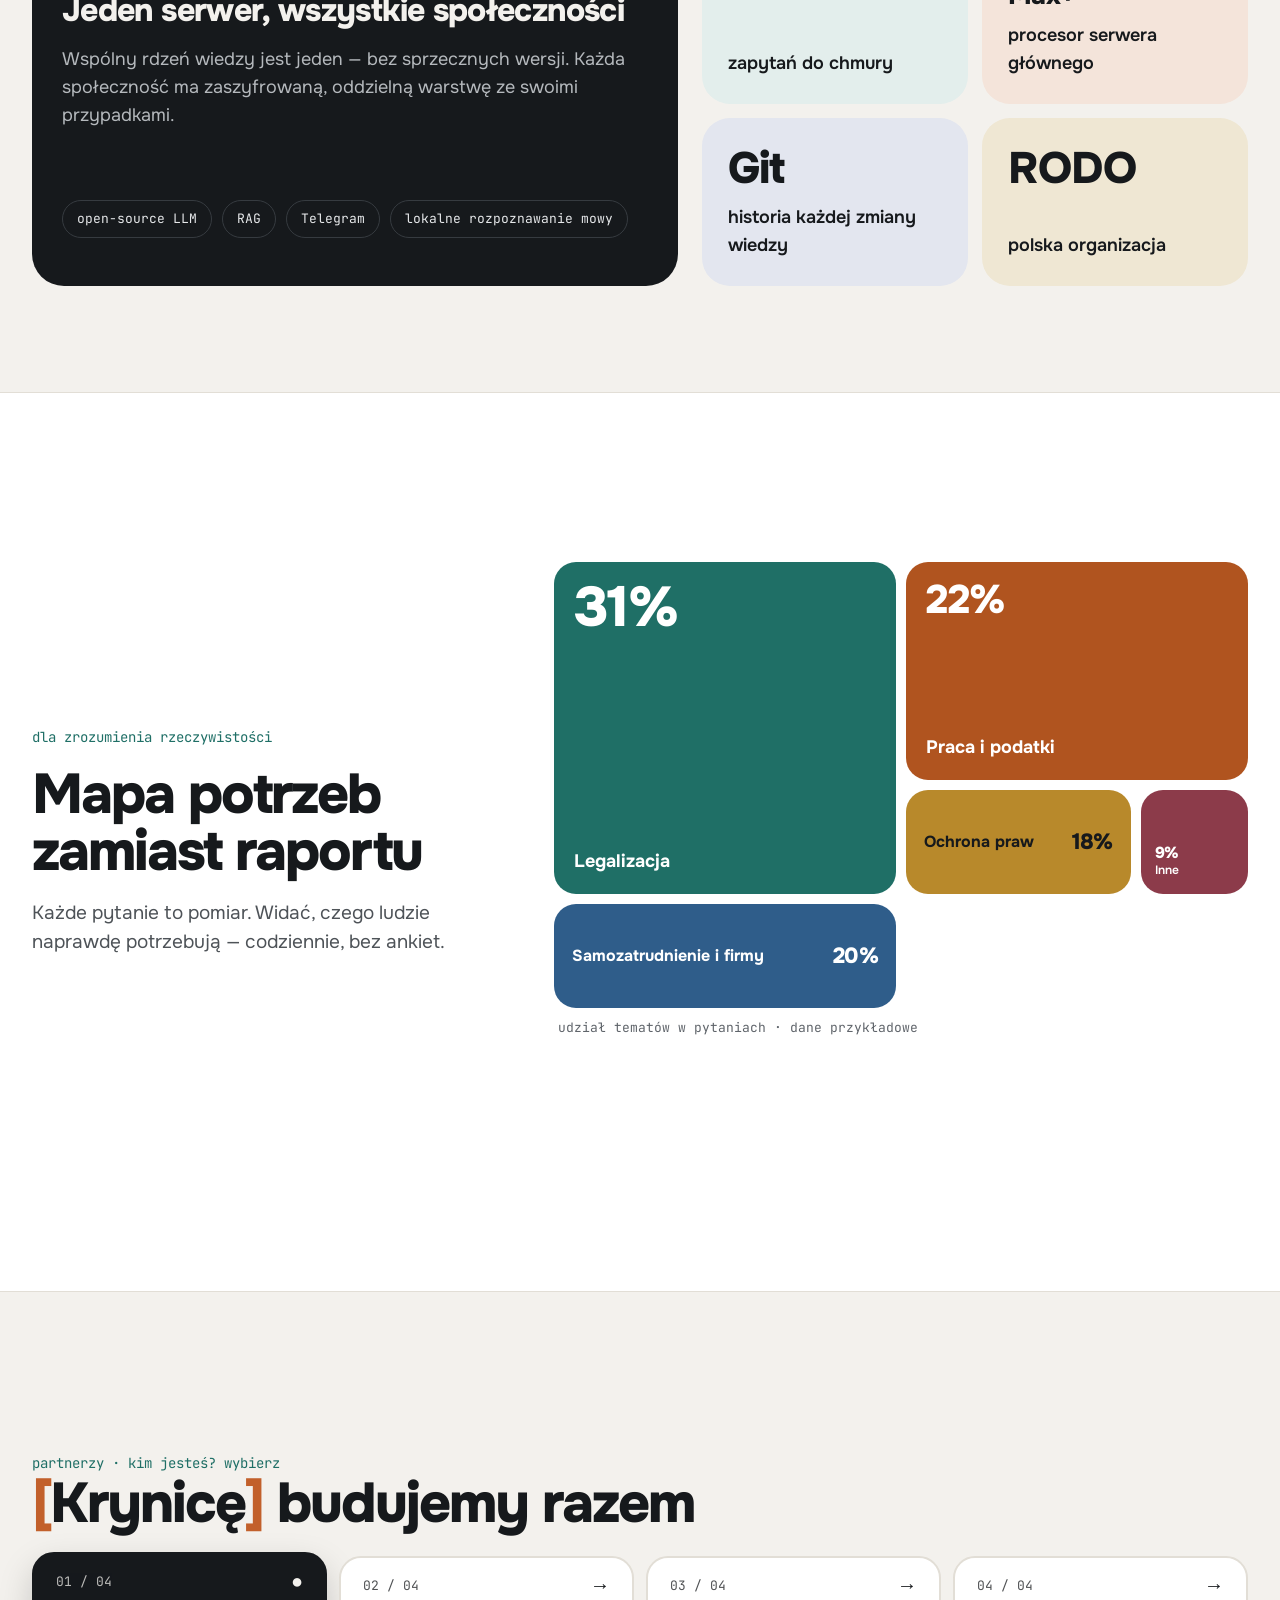
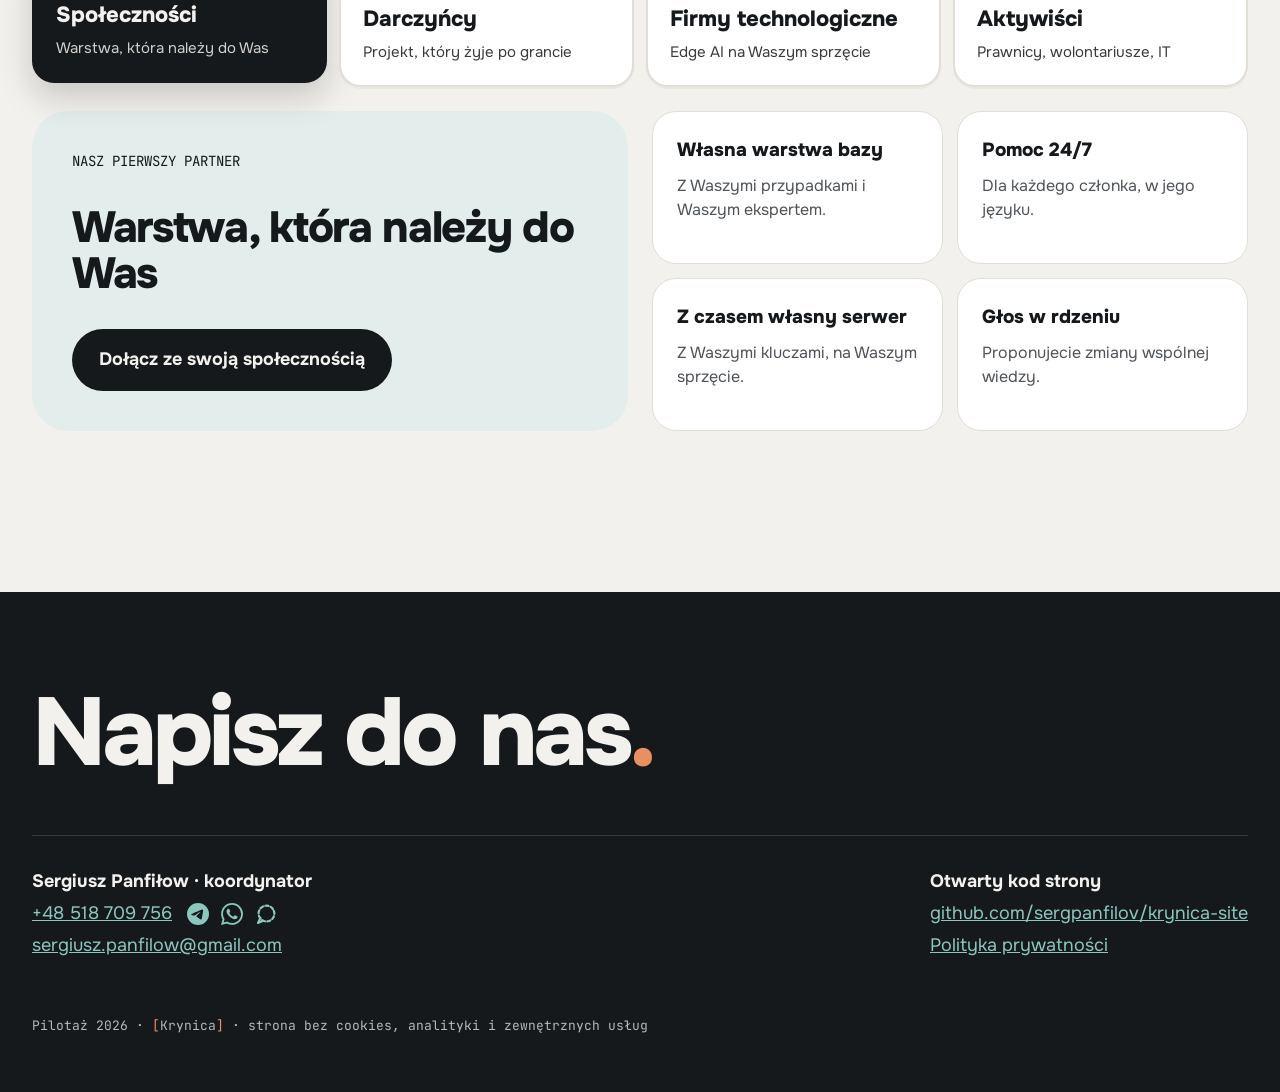
==== commit d0d6b556: "Footer: brand messenger icons inline with the phone number Co-Authored-By: Claude Fable 5.1 <noreply" ====
--- a/index.html
+++ b/index.html
@@ -488,13 +488,15 @@
     <div class="footer-grid">
       <div>
         <strong><span data-i18n="footer.name">Sergiusz Panfiłow</span> · <span data-i18n="footer.role">koordynator</span></strong>
-        <span><a href="tel:+48518709756">+48 518 709 756</a></span>
+        <span class="contact-line">
+          <a href="tel:+48518709756">+48 518 709 756</a>
+          <span class="icons">
+            <a class="icon" href="https://t.me/+48518709756" target="_blank" rel="noopener" aria-label="Telegram" title="Telegram"><svg viewBox="0 0 24 24" width="22" height="22" fill="currentColor" aria-hidden="true"><path d="M11.944 0A12 12 0 0 0 0 12a12 12 0 0 0 12 12 12 12 0 0 0 12-12A12 12 0 0 0 12 0a12 12 0 0 0-.056 0zm4.962 7.224c.1-.002.321.023.465.14a.506.506 0 0 1 .171.325c.016.093.036.306.02.472-.18 1.898-.962 6.502-1.36 8.627-.168.9-.499 1.201-.82 1.23-.696.065-1.225-.46-1.9-.902-1.056-.693-1.653-1.124-2.678-1.8-1.185-.78-.417-1.21.258-1.91.177-.184 3.247-2.977 3.307-3.23.007-.032.014-.15-.056-.212s-.174-.041-.249-.024c-.106.024-1.793 1.14-5.061 3.345-.48.33-.913.49-1.302.48-.428-.008-1.252-.241-1.865-.44-.752-.245-1.349-.374-1.297-.789.027-.216.325-.437.893-.663 3.498-1.524 5.83-2.529 6.998-3.014 3.332-1.386 4.025-1.627 4.476-1.635z"/></svg></a>
+            <a class="icon" href="https://wa.me/48518709756" target="_blank" rel="noopener" aria-label="WhatsApp" title="WhatsApp"><svg viewBox="0 0 24 24" width="22" height="22" fill="currentColor" aria-hidden="true"><path d="M17.472 14.382c-.297-.149-1.758-.867-2.03-.967-.273-.099-.471-.148-.67.15-.197.297-.767.966-.94 1.164-.173.199-.347.223-.644.075-.297-.15-1.255-.463-2.39-1.475-.883-.788-1.48-1.761-1.653-2.059-.173-.297-.018-.458.13-.606.134-.133.298-.347.446-.52.149-.174.198-.298.298-.497.099-.198.05-.371-.025-.52-.075-.149-.669-1.612-.916-2.207-.242-.579-.487-.5-.669-.51-.173-.008-.371-.01-.57-.01-.198 0-.52.074-.792.372-.272.297-1.04 1.016-1.04 2.479 0 1.462 1.065 2.875 1.213 3.074.149.198 2.096 3.2 5.077 4.487.709.306 1.262.489 1.694.625.712.227 1.36.195 1.871.118.571-.085 1.758-.719 2.006-1.413.248-.694.248-1.289.173-1.413-.074-.124-.272-.198-.57-.347m-5.421 7.403h-.004a9.87 9.87 0 0 1-5.031-1.378l-.361-.214-3.741.982.998-3.648-.235-.374a9.86 9.86 0 0 1-1.51-5.26c.001-5.45 4.436-9.884 9.888-9.884 2.64 0 5.122 1.03 6.988 2.898a9.825 9.825 0 0 1 2.893 6.994c-.003 5.45-4.437 9.884-9.885 9.884m8.413-18.297A11.815 11.815 0 0 0 12.05 0C5.495 0 .16 5.335.157 11.892c0 2.096.547 4.142 1.588 5.945L.057 24l6.305-1.654a11.882 11.882 0 0 0 5.683 1.448h.005c6.554 0 11.89-5.335 11.893-11.893a11.821 11.821 0 0 0-3.48-8.413Z"/></svg></a>
+            <a class="icon" href="https://signal.me/#p/+48518709756" target="_blank" rel="noopener" aria-label="Signal" title="Signal"><svg viewBox="0 0 24 24" width="22" height="22" fill="none" stroke="currentColor" stroke-width="2.4" stroke-linecap="round" stroke-linejoin="round" aria-hidden="true"><circle cx="12.5" cy="11.5" r="8.6" stroke-dasharray="3.4 2.6" transform="rotate(-20 12.5 11.5)"/><path d="M5.9 16.3 3.3 21.7l5.5-2.4"/></svg></a>
+          </span>
+        </span>
         <span><a href="mailto:sergiusz.panfilow@gmail.com">sergiusz.panfilow@gmail.com</a></span>
-        <span class="icons">
-          <a class="icon" href="https://t.me/+48518709756" target="_blank" rel="noopener" aria-label="Telegram" title="Telegram"><svg viewBox="0 0 24 24" width="20" height="20" fill="currentColor" aria-hidden="true"><path d="M21.9 4.4 18.9 19c-.2 1-.9 1.3-1.7.8l-4.7-3.5-2.3 2.2c-.3.3-.5.5-1 .5l.3-4.9 8.8-7.9c.4-.3-.1-.5-.6-.2L6.9 12.8 2.3 11.4c-1-.3-1-1 .2-1.5L20.6 3c.8-.3 1.6.2 1.3 1.4z"/></svg></a>
-          <a class="icon" href="https://wa.me/48518709756" target="_blank" rel="noopener" aria-label="WhatsApp" title="WhatsApp"><svg viewBox="0 0 24 24" width="20" height="20" fill="none" stroke="currentColor" stroke-width="1.8" stroke-linecap="round" stroke-linejoin="round" aria-hidden="true"><path d="M12 3a9 9 0 0 0-7.8 13.5L3 21l4.6-1.2A9 9 0 1 0 12 3z"/><path d="M8.6 8.3c.2 2.4 2.7 5 5.1 5.4l1.5-1.4 2 .9-.3 1.9c-4.3 1.1-9.3-3.9-8.2-8.2l1.9-.3.9 2-1.4 1.5"/></svg></a>
-          <a class="icon" href="https://signal.me/#p/+48518709756" target="_blank" rel="noopener" aria-label="Signal" title="Signal"><svg viewBox="0 0 24 24" width="20" height="20" fill="none" stroke="currentColor" stroke-width="1.8" stroke-linecap="round" aria-hidden="true"><circle cx="12" cy="11.5" r="8" stroke-dasharray="2.6 2.4"/><path d="M12 3.5a8 8 0 0 1 8 8c0 1.6-.5 3.1-1.3 4.4L20 21l-4.2-1.3a8 8 0 0 1-3.8 1" stroke-dasharray="none"/></svg></a>
-        </span>
       </div>
       <div>
         <strong data-i18n="footer.code">Otwarty kod strony</strong>
--- a/css/style.css
+++ b/css/style.css
@@ -385,12 +385,10 @@
 .footer-grid > div { display: flex; flex-direction: column; gap: 0.25rem; }
 .footer-grid strong { font-weight: 700; }
 .footer-grid a { color: var(--teal-light); }
-.footer-grid .icons { display: flex; gap: 0.5rem; margin-top: 0.5rem; }
-.icon {
-  display: inline-flex; align-items: center; justify-content: center; width: 2.5rem; height: 2.5rem;
-  border-radius: 50%; border: 1px solid var(--dark-line); color: var(--teal-light); transition: border-color 0.2s, color 0.2s;
-}
-.icon:hover { border-color: var(--teal-light); color: var(--bg); }
+.contact-line { display: flex; align-items: center; flex-wrap: wrap; gap: 0.25rem 0.875rem; }
+.icons { display: inline-flex; align-items: center; gap: 0.625rem; }
+.icon { display: inline-flex; width: 1.5rem; height: 1.5rem; align-items: center; justify-content: center; color: var(--teal-light); transition: color 0.2s; }
+.icon:hover { color: var(--bg); }
 .footer-note { font-family: var(--monofont); font-size: 0.8125rem; color: var(--dark-muted); }
 
 /* ---------- stable width/height across languages ----------
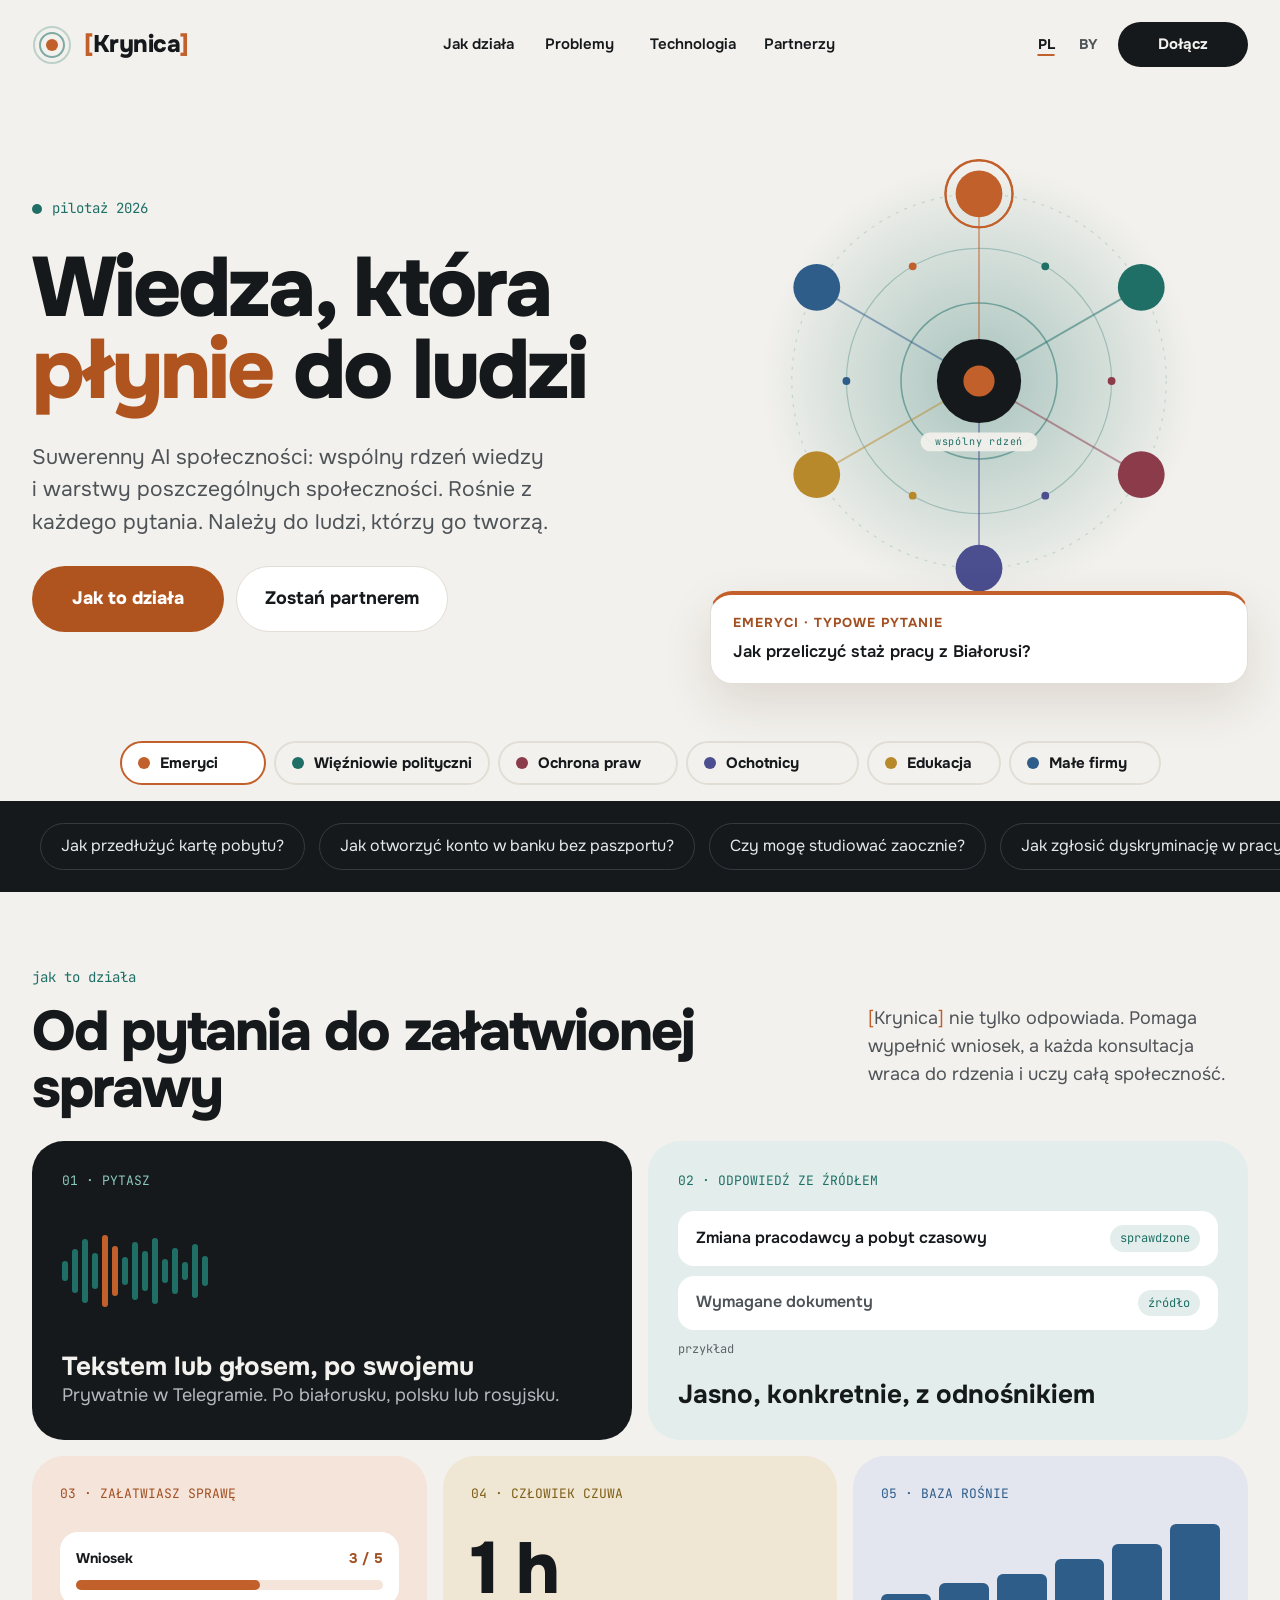
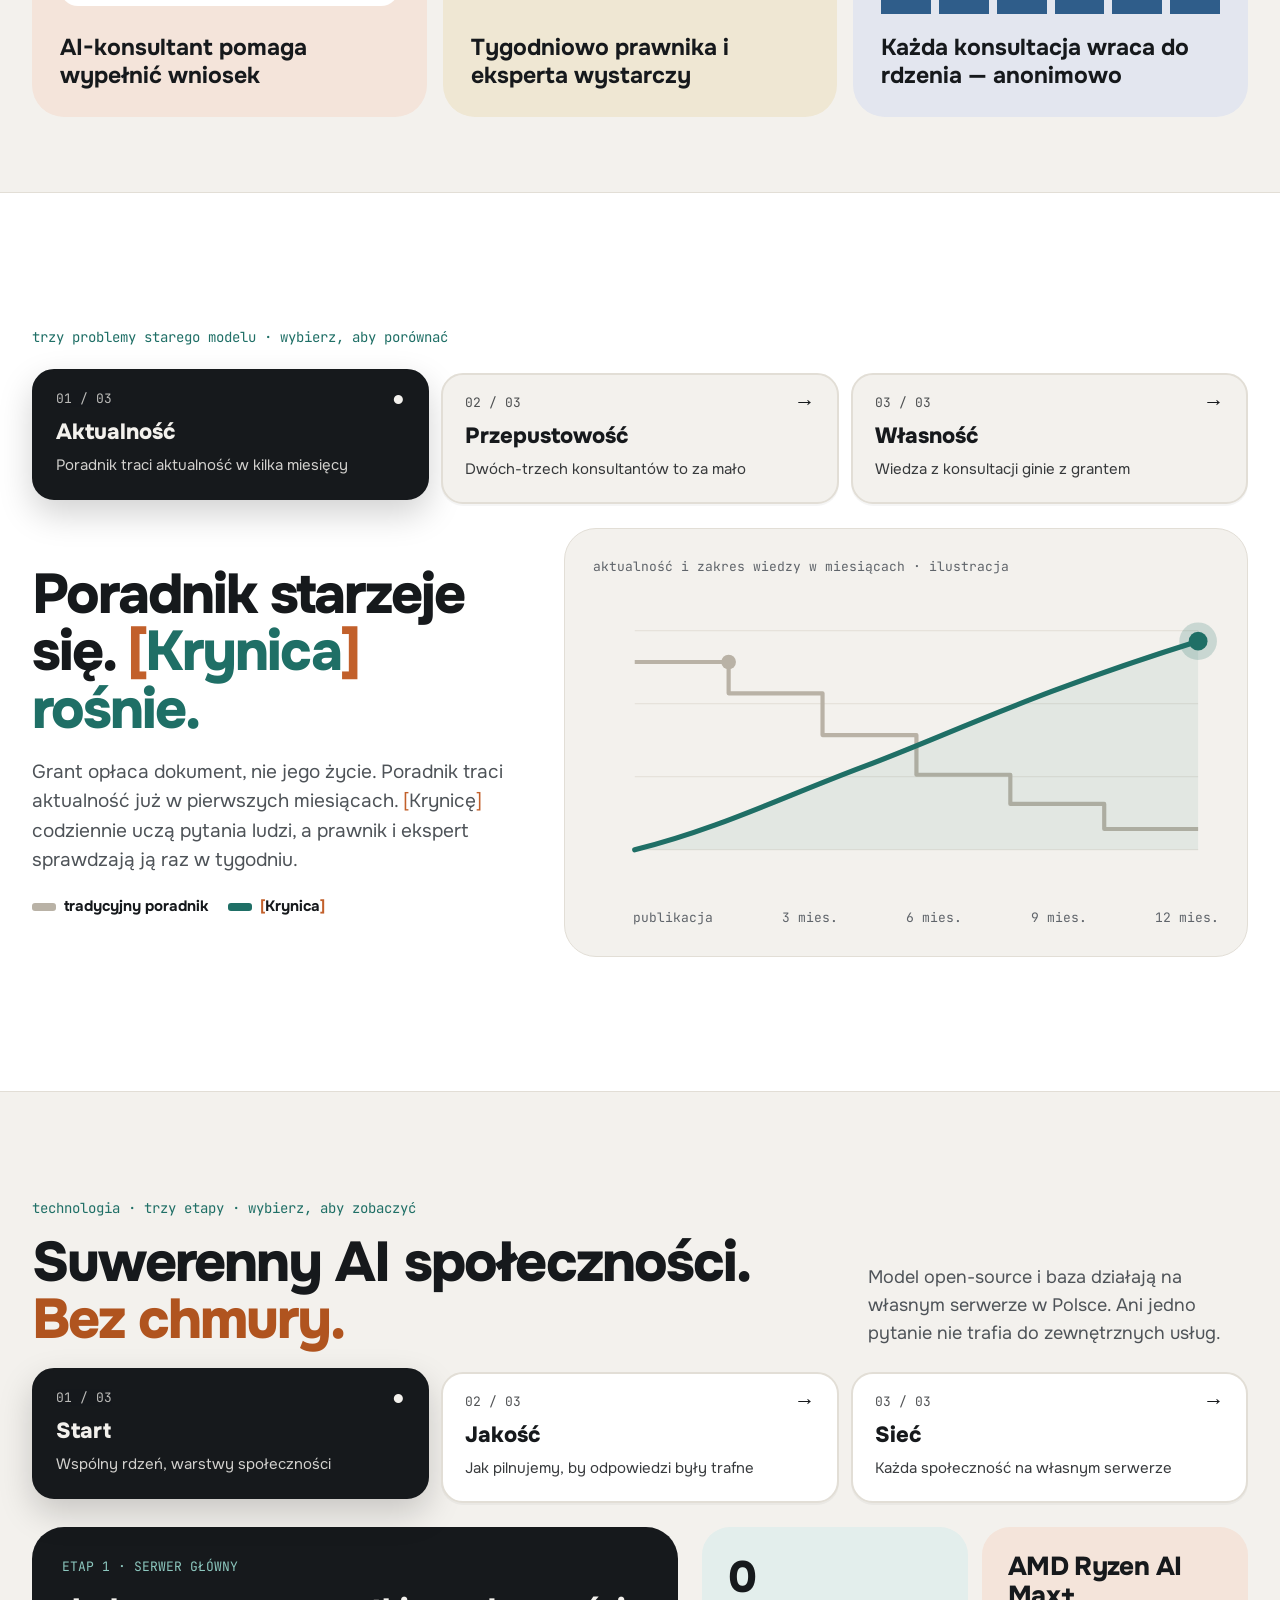
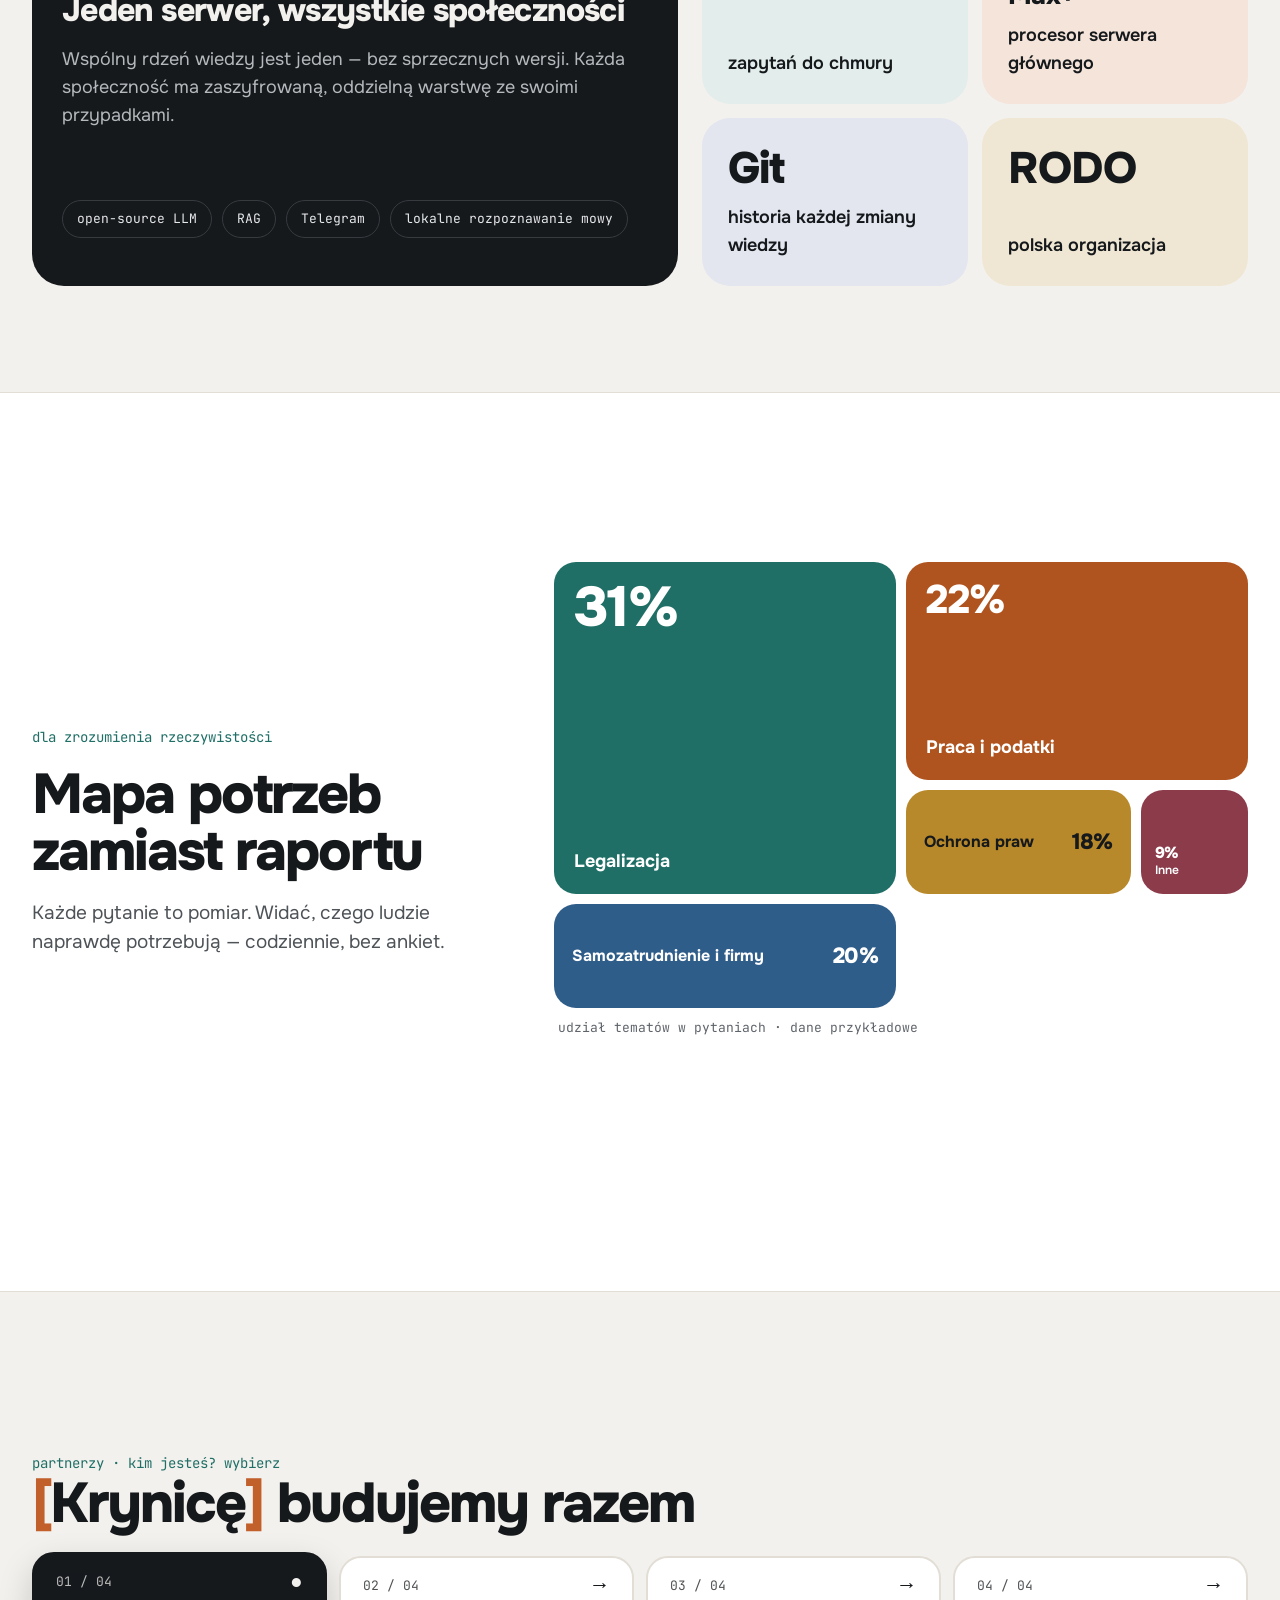
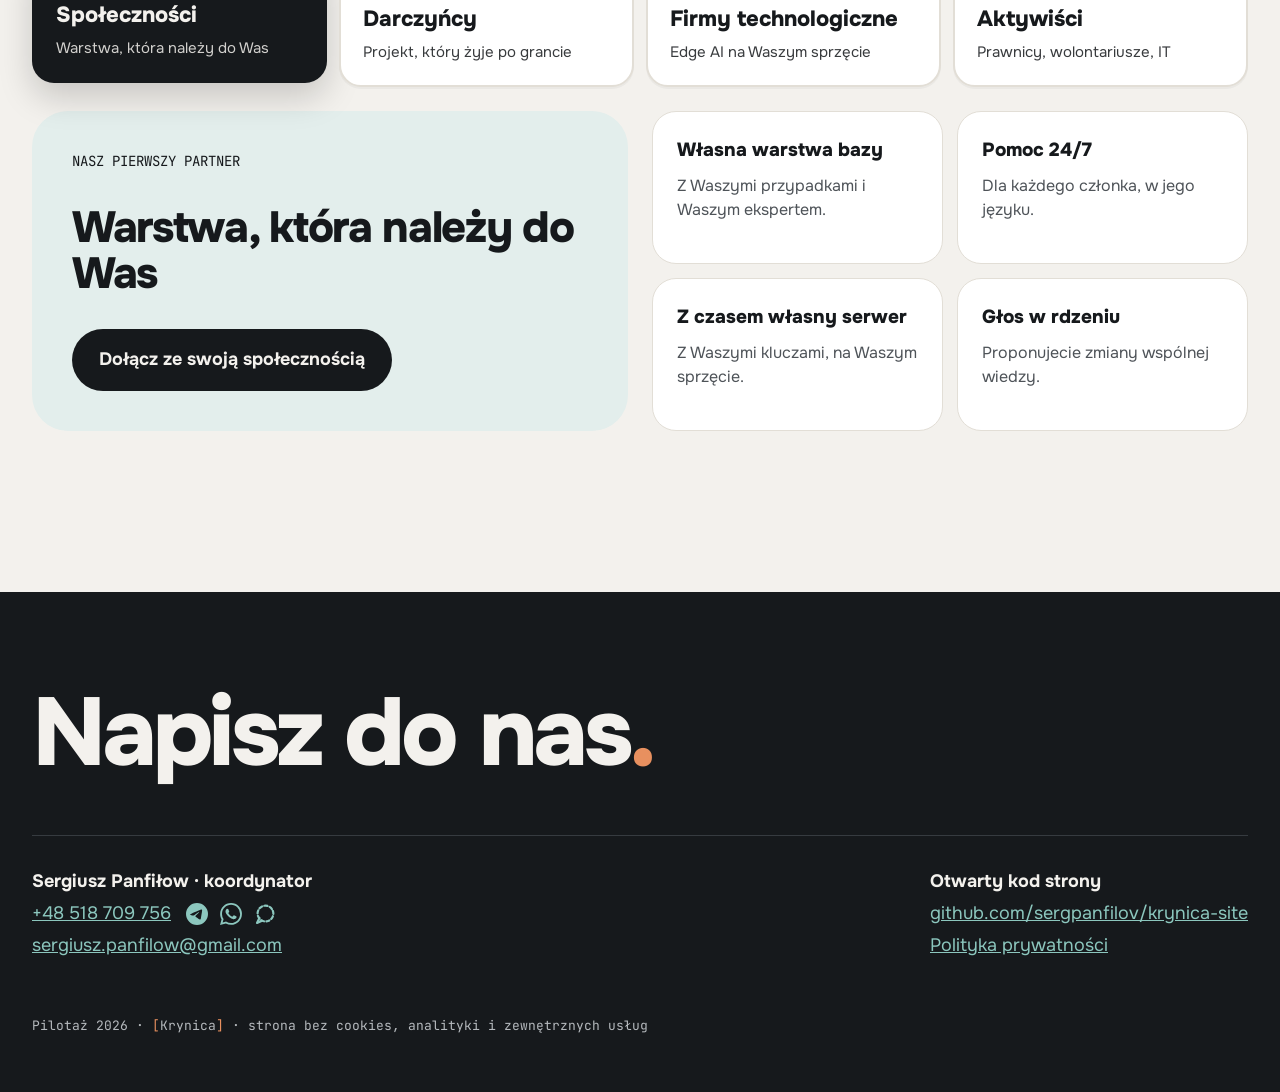
==== commit 0e2d78b4: "Webmaster pass: OG preview, canonical, CSP, 404, robots/sitemap, font preload and metric fallbacks, " ====
--- a/index.html
+++ b/index.html
@@ -1,12 +1,32 @@
-<!doctype html>
+<!DOCTYPE html>
 <html lang="pl">
 <head>
 <meta charset="utf-8">
 <meta name="viewport" content="width=device-width, initial-scale=1">
-<title>[Krynica] — suwerenny AI społeczności</title>
+<title>[Krynica]</title>
 <meta name="description" content="Pilotaż 2026. Wspólny rdzeń wiedzy i warstwy społeczności. AI-konsultant bez chmury, który rośnie z każdego pytania.">
+<meta http-equiv="Content-Security-Policy" content="default-src 'self'; script-src 'self'; style-src 'self' 'unsafe-inline'; img-src 'self' data:; font-src 'self'; connect-src 'self'; object-src 'none'; base-uri 'self'; form-action 'none'">
+<meta name="color-scheme" content="light">
 <meta name="theme-color" content="#F3F1ED">
+<link rel="canonical" href="https://ai.belhome.cc/">
+<meta property="og:type" content="website">
+<meta property="og:site_name" content="[Krynica]">
+<meta property="og:title" content="[Krynica] — suwerenny AI społeczności">
+<meta property="og:description" content="Wspólny rdzeń wiedzy i warstwy społeczności. AI-konsultant bez chmury, który rośnie z każdego pytania. Pilotaż 2026.">
+<meta property="og:url" content="https://ai.belhome.cc/">
+<meta property="og:image" content="https://ai.belhome.cc/og-image.png">
+<meta property="og:image:width" content="1200">
+<meta property="og:image:height" content="630">
+<meta property="og:image:alt" content="[Krynica] — wspólny rdzeń wiedzy i warstwy społeczności">
+<meta property="og:locale" content="pl_PL">
+<meta property="og:locale:alternate" content="be_BY">
+<meta name="twitter:card" content="summary_large_image">
 <link rel="icon" href="favicon.svg" type="image/svg+xml">
+<link rel="apple-touch-icon" href="apple-touch-icon.png">
+<link rel="preload" href="fonts/onest/onest-latin.woff2" as="font" type="font/woff2" crossorigin>
+<link rel="preload" href="fonts/onest/onest-latin-ext.woff2" as="font" type="font/woff2" crossorigin>
+<link rel="preload" href="fonts/jetbrains-mono/jetbrains-mono-latin.woff2" as="font" type="font/woff2" crossorigin>
+<link rel="preload" href="fonts/jetbrains-mono/jetbrains-mono-latin-ext.woff2" as="font" type="font/woff2" crossorigin>
 <link rel="stylesheet" href="css/style.css">
 </head>
 <body>
@@ -94,7 +114,7 @@
       </svg>
       <div class="q-card" aria-live="polite">
         <div class="q-card-head">
-          <p class="q-card-label"><span class="q-card-name">Emeryci</span> · <span data-i18n="hero.cardLabel">typowe pytanie</span></p>
+          <p class="q-card-label"><span class="q-card-name">Emeryci</span><span class="q-card-suffix"> · <span data-i18n="hero.cardLabel">typowe pytanie</span></span></p>
           <div class="q-nav">
             <button type="button" class="q-prev" data-i18n-attr="aria-label:hero.prev" aria-label="Poprzednia społeczność">&#8249;</button>
             <button type="button" class="q-next" data-i18n-attr="aria-label:hero.next" aria-label="Następna społeczność">&#8250;</button>
@@ -489,7 +509,7 @@
       <div>
         <strong><span data-i18n="footer.name">Sergiusz Panfiłow</span> · <span data-i18n="footer.role">koordynator</span></strong>
         <span class="contact-line">
-          <a href="tel:+48518709756">+48 518 709 756</a>
+          <a href="tel:+48518709756">+48&nbsp;518&nbsp;709&nbsp;756</a>
           <span class="icons">
             <a class="icon" href="https://t.me/+48518709756" target="_blank" rel="noopener" aria-label="Telegram" title="Telegram"><svg viewBox="0 0 24 24" width="22" height="22" fill="currentColor" aria-hidden="true"><path d="M11.944 0A12 12 0 0 0 0 12a12 12 0 0 0 12 12 12 12 0 0 0 12-12A12 12 0 0 0 12 0a12 12 0 0 0-.056 0zm4.962 7.224c.1-.002.321.023.465.14a.506.506 0 0 1 .171.325c.016.093.036.306.02.472-.18 1.898-.962 6.502-1.36 8.627-.168.9-.499 1.201-.82 1.23-.696.065-1.225-.46-1.9-.902-1.056-.693-1.653-1.124-2.678-1.8-1.185-.78-.417-1.21.258-1.91.177-.184 3.247-2.977 3.307-3.23.007-.032.014-.15-.056-.212s-.174-.041-.249-.024c-.106.024-1.793 1.14-5.061 3.345-.48.33-.913.49-1.302.48-.428-.008-1.252-.241-1.865-.44-.752-.245-1.349-.374-1.297-.789.027-.216.325-.437.893-.663 3.498-1.524 5.83-2.529 6.998-3.014 3.332-1.386 4.025-1.627 4.476-1.635z"/></svg></a>
             <a class="icon" href="https://wa.me/48518709756" target="_blank" rel="noopener" aria-label="WhatsApp" title="WhatsApp"><svg viewBox="0 0 24 24" width="22" height="22" fill="currentColor" aria-hidden="true"><path d="M17.472 14.382c-.297-.149-1.758-.867-2.03-.967-.273-.099-.471-.148-.67.15-.197.297-.767.966-.94 1.164-.173.199-.347.223-.644.075-.297-.15-1.255-.463-2.39-1.475-.883-.788-1.48-1.761-1.653-2.059-.173-.297-.018-.458.13-.606.134-.133.298-.347.446-.52.149-.174.198-.298.298-.497.099-.198.05-.371-.025-.52-.075-.149-.669-1.612-.916-2.207-.242-.579-.487-.5-.669-.51-.173-.008-.371-.01-.57-.01-.198 0-.52.074-.792.372-.272.297-1.04 1.016-1.04 2.479 0 1.462 1.065 2.875 1.213 3.074.149.198 2.096 3.2 5.077 4.487.709.306 1.262.489 1.694.625.712.227 1.36.195 1.871.118.571-.085 1.758-.719 2.006-1.413.248-.694.248-1.289.173-1.413-.074-.124-.272-.198-.57-.347m-5.421 7.403h-.004a9.87 9.87 0 0 1-5.031-1.378l-.361-.214-3.741.982.998-3.648-.235-.374a9.86 9.86 0 0 1-1.51-5.26c.001-5.45 4.436-9.884 9.888-9.884 2.64 0 5.122 1.03 6.988 2.898a9.825 9.825 0 0 1 2.893 6.994c-.003 5.45-4.437 9.884-9.885 9.884m8.413-18.297A11.815 11.815 0 0 0 12.05 0C5.495 0 .16 5.335.157 11.892c0 2.096.547 4.142 1.588 5.945L.057 24l6.305-1.654a11.882 11.882 0 0 0 5.683 1.448h.005c6.554 0 11.89-5.335 11.893-11.893a11.821 11.821 0 0 0-3.48-8.413Z"/></svg></a>
--- a/css/style.css
+++ b/css/style.css
@@ -64,6 +64,24 @@
   font-display: swap;
   src: url('../fonts/jetbrains-mono/jetbrains-mono-latin.woff2') format('woff2');
   unicode-range: U+0000-00FF, U+0131, U+0152-0153, U+02BB-02BC, U+02C6, U+02DA, U+02DC, U+0304, U+0308, U+0329, U+2000-206F, U+20AC, U+2122, U+2191, U+2193, U+2212, U+2215, U+FEFF, U+FFFD;
+}
+
+/* Metric-matched local fallbacks: text laid out in Arial / Courier New keeps (almost) the same
+   width and line height as Onest / JetBrains Mono, so nothing jumps when the web fonts arrive. */
+@font-face {
+  font-family: 'Onest Fallback';
+  src: local('Arial'), local('Liberation Sans'), local('Helvetica');
+  size-adjust: 105%;
+  ascent-override: 97%;
+  descent-override: 30.5%;
+  line-gap-override: 0%;
+}
+@font-face {
+  font-family: 'JetBrains Mono Fallback';
+  src: local('Consolas'), local('Courier New'), local('Liberation Mono');
+  ascent-override: 102%;
+  descent-override: 30%;
+  line-gap-override: 0%;
 }
 
 /* ---------- tokens ---------- */
@@ -91,8 +109,8 @@
   --dark-text: #E6E8EA;
   --c1: #C2602B; --c2: #1F6F66; --c3: #8C3B4A; --c4: #4B4E8F; --c5: #B8892B; --c6: #2F5D8A;
   --k1: #A24F22; --k5: #7E5D16; --k6: #2F5D8A;
-  --sans: 'Onest', 'Segoe UI', Helvetica, Arial, sans-serif;
-  --monofont: 'JetBrains Mono', 'SFMono-Regular', Consolas, monospace;
+  --sans: 'Onest', 'Onest Fallback', Arial, sans-serif;
+  --monofont: 'JetBrains Mono', 'JetBrains Mono Fallback', Consolas, monospace;
   --wrap: 80rem;
   --gutter: 2rem;
   --radius: 2rem;
@@ -188,7 +206,7 @@
 .hero-actions { display: flex; flex-wrap: wrap; gap: 0.75rem; }
 .hero-actions .btn { padding: 1.125rem 1.75rem; }
 
-.orbit { flex: 1 1 28.75rem; display: flex; flex-direction: column; align-items: center; gap: 0; --pick: var(--c1); }
+.orbit { flex: 1 1 28.75rem; display: flex; flex-direction: column; align-items: center; gap: 0; --pick: var(--c1); --pick-ink: var(--k1); }
 .orbit-svg { width: min(100%, 30rem, 52vh); height: auto; }
 .orbit-rot { transform-box: view-box; transform-origin: 50% 50%; transition: transform 0.9s var(--ease); }
 .orbit-pointer { stroke: var(--pick); transition: stroke 0.6s; }
@@ -207,7 +225,7 @@
   font-size: 1.375rem; line-height: 1; font-weight: 400; color: var(--ink); display: inline-flex; align-items: center; justify-content: center; padding: 0 0 0.125rem;
 }
 .node { cursor: pointer; }
-.q-card-label { font-size: 0.8125rem; font-weight: 700; letter-spacing: 1px; text-transform: uppercase; color: var(--pick); white-space: nowrap; overflow: hidden; text-overflow: ellipsis; }
+.q-card-label { font-size: 0.8125rem; font-weight: 700; letter-spacing: 1px; text-transform: uppercase; color: var(--pick-ink); white-space: nowrap; overflow: hidden; text-overflow: ellipsis; min-width: 0; flex: 1 1 0; }
 .q-card-text { font-size: clamp(0.9375rem, 1.3vw, 1.125rem); font-weight: 600; }
 
 .picker { padding: 0.5rem 0 1rem; }
@@ -270,7 +288,7 @@
   display: flex; justify-content: space-between; align-items: center; gap: 0.75rem; font-size: 1rem; font-weight: 600;
 }
 .answer-tag { font-family: var(--monofont); font-size: 0.75rem; font-weight: 400; color: var(--primary); background: var(--tint1); border-radius: 62.4375rem; padding: 0.25rem 0.625rem; white-space: nowrap; }
-.answer.dim { opacity: 0.75; }
+.answer.dim { color: var(--muted); }
 .example { font-family: var(--monofont); font-size: 0.75rem; color: var(--mono); }
 .progress-card { background: var(--surface); border-radius: 1.125rem; padding: 1rem; display: flex; flex-direction: column; gap: 0.625rem; }
 .progress-head { display: flex; justify-content: space-between; font-size: 0.875rem; font-weight: 700; }
@@ -490,7 +508,8 @@
   /* phones: the diagram itself is the picker (tap a node) plus arrows on the card; no chip row */
   .picker { display: none; }
   .orbit-svg { width: min(100%, 19rem); }
-  .q-card { margin-top: -0.5rem; padding: 0.875rem 1.125rem; }
+  .q-card { margin-top: -0.5rem; padding: 0.875rem 1.125rem; max-width: 100%; overflow: hidden; }
+  .q-card-suffix { display: none; } /* only the community name fits beside the arrows */
   .q-nav { display: flex; }
   .q-card-text { font-size: 1rem; min-height: calc(2 * 1.55 * 1rem); } /* two lines in both languages */
   .hero-copy { gap: 1rem; }
@@ -499,6 +518,7 @@
   .offers { grid-template-columns: 1fr; }
   .footer-grid { flex-direction: column; }
   .site-footer .wrap { padding-top: 4rem; gap: 2.25rem; }
+  .logo { flex: 0 0 100%; justify-content: center; } /* own row from the first paint, so the header never grows later */
   .nav { font-size: 0.875rem; gap: 0; }
   .nav a { padding: 0.5rem 0.5rem; }
 }
